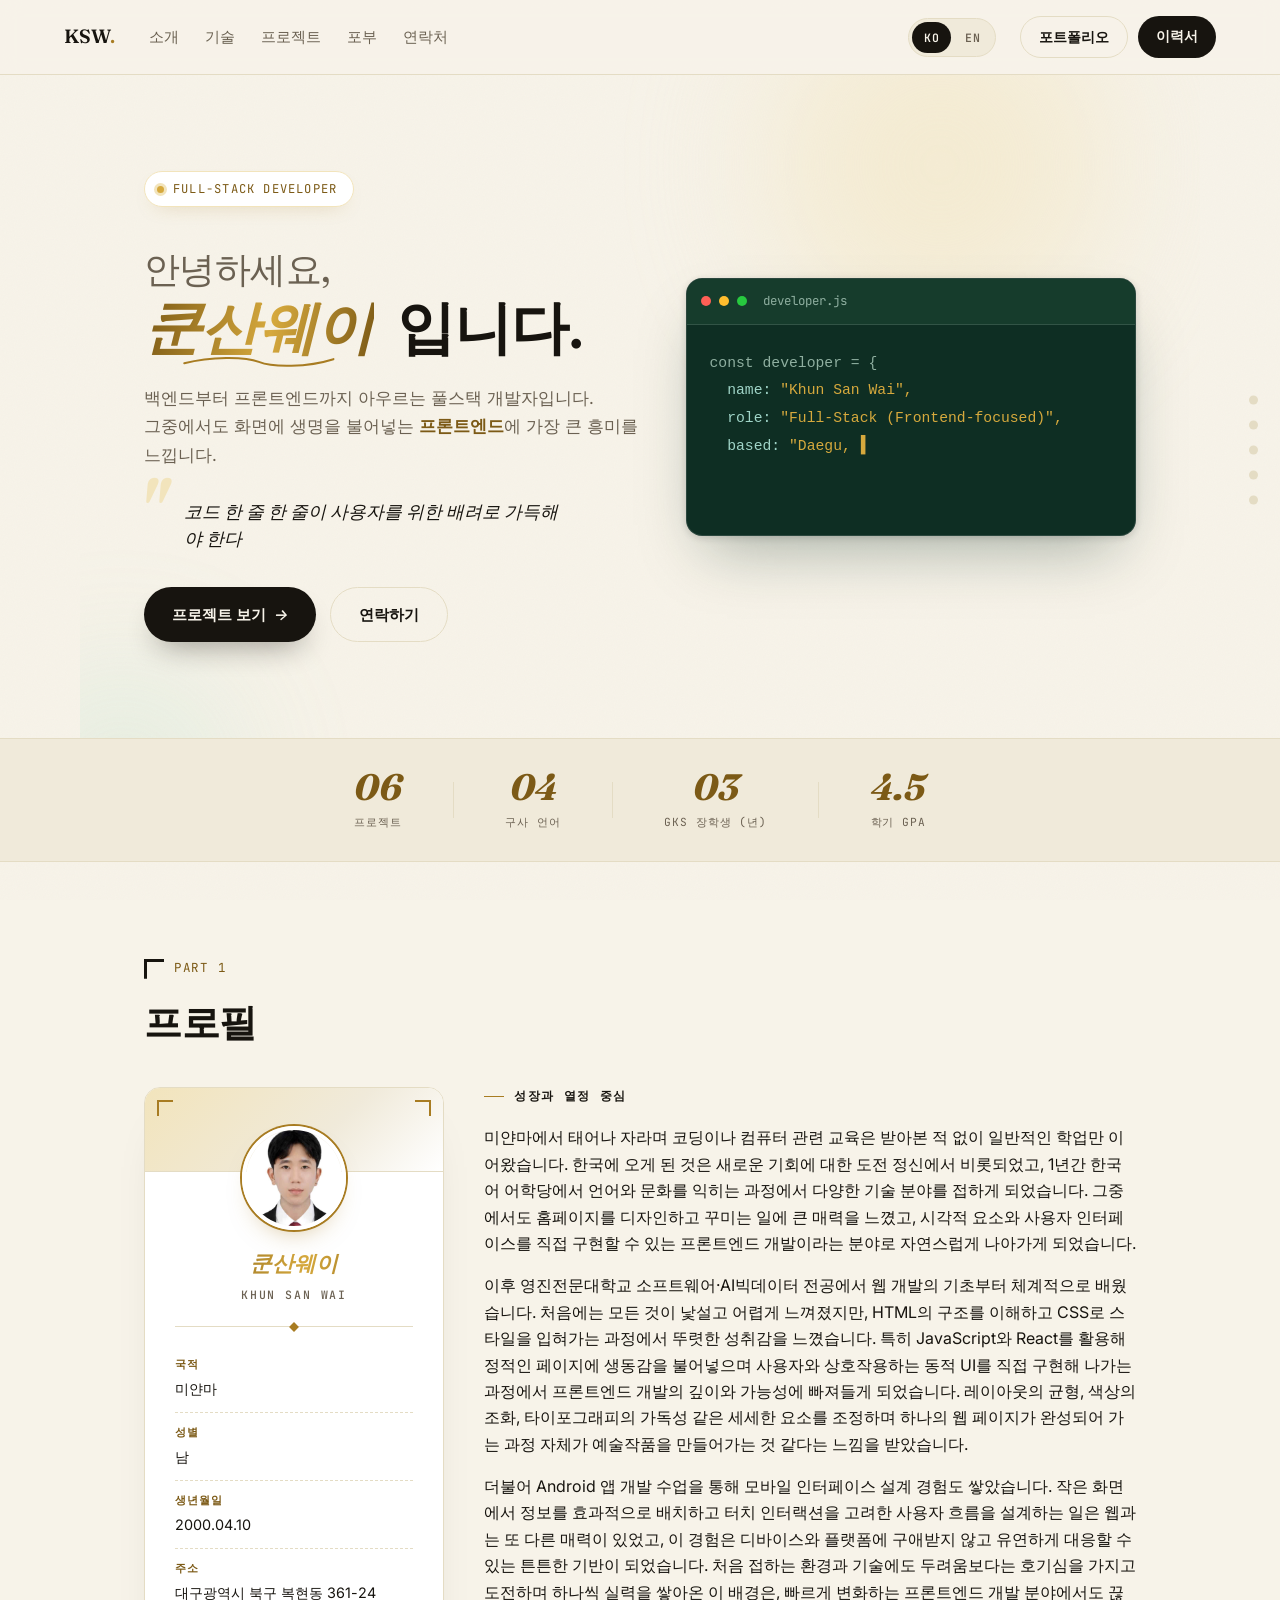
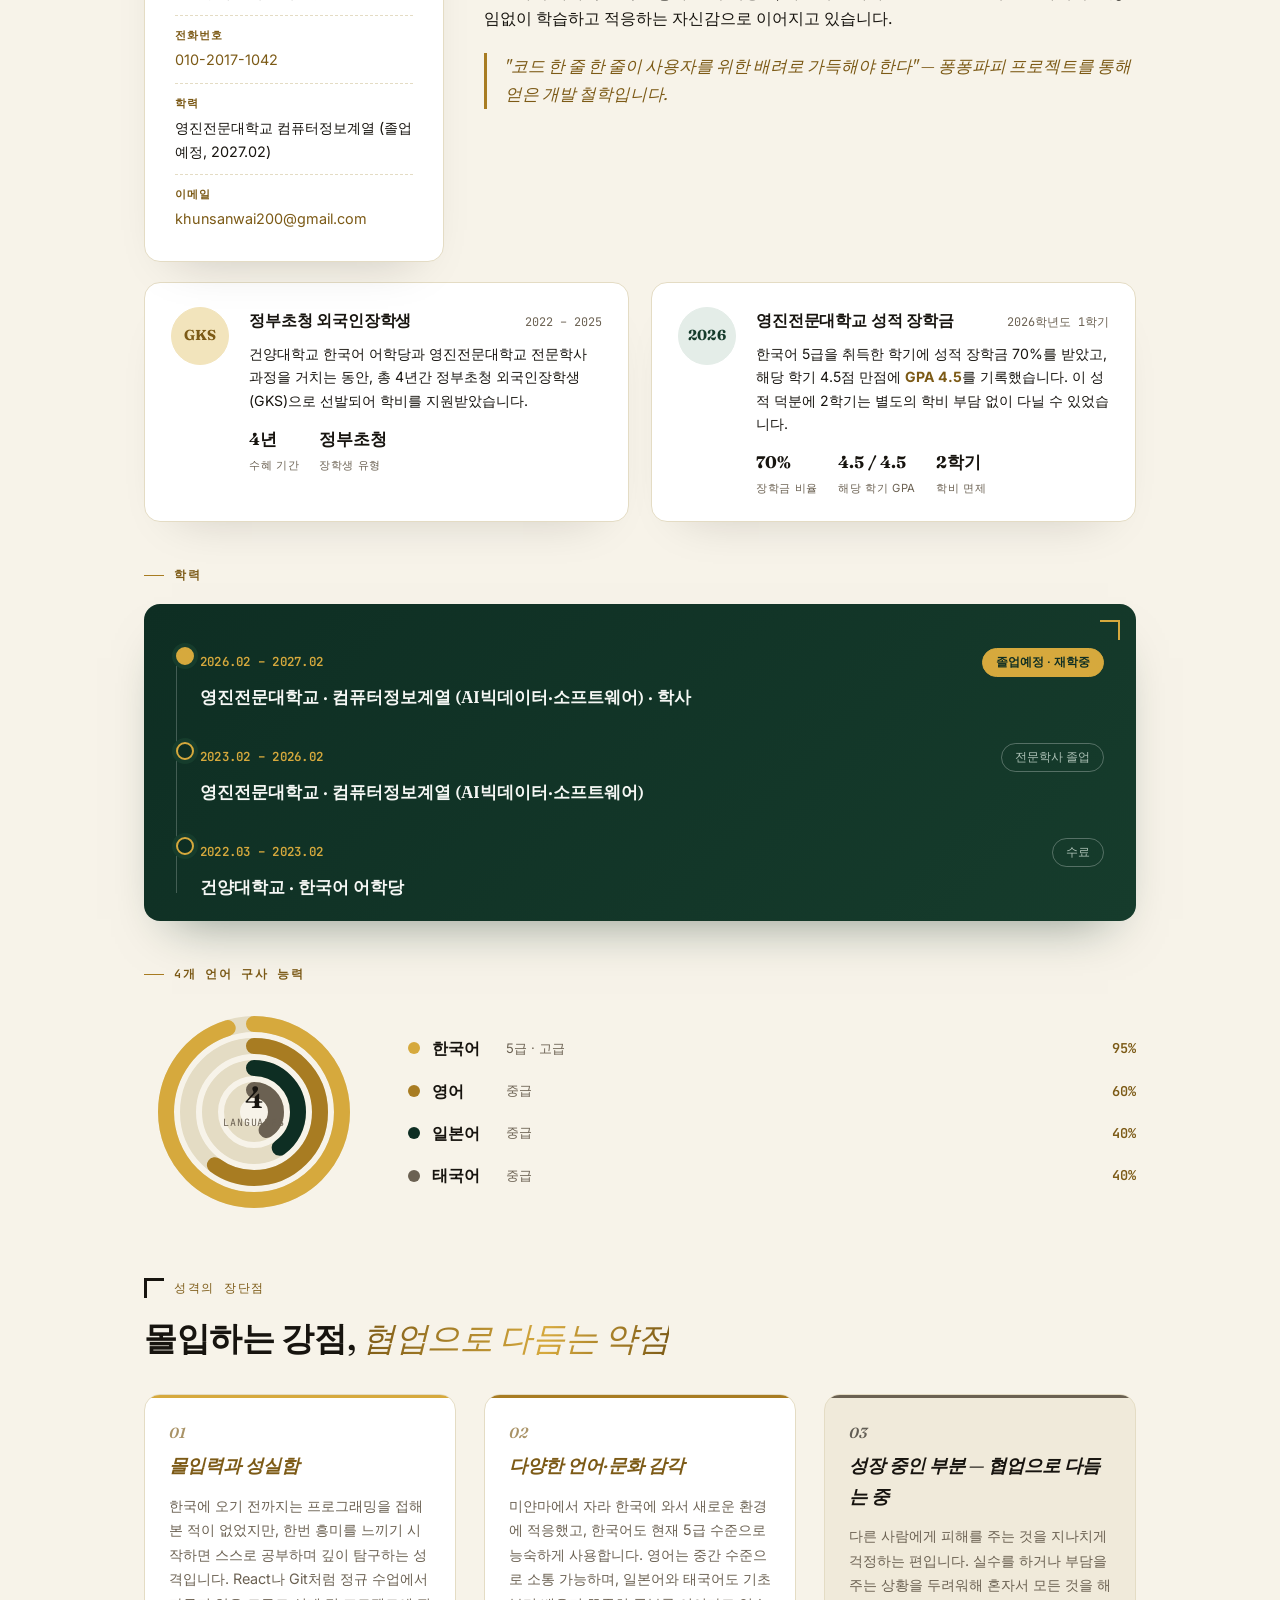
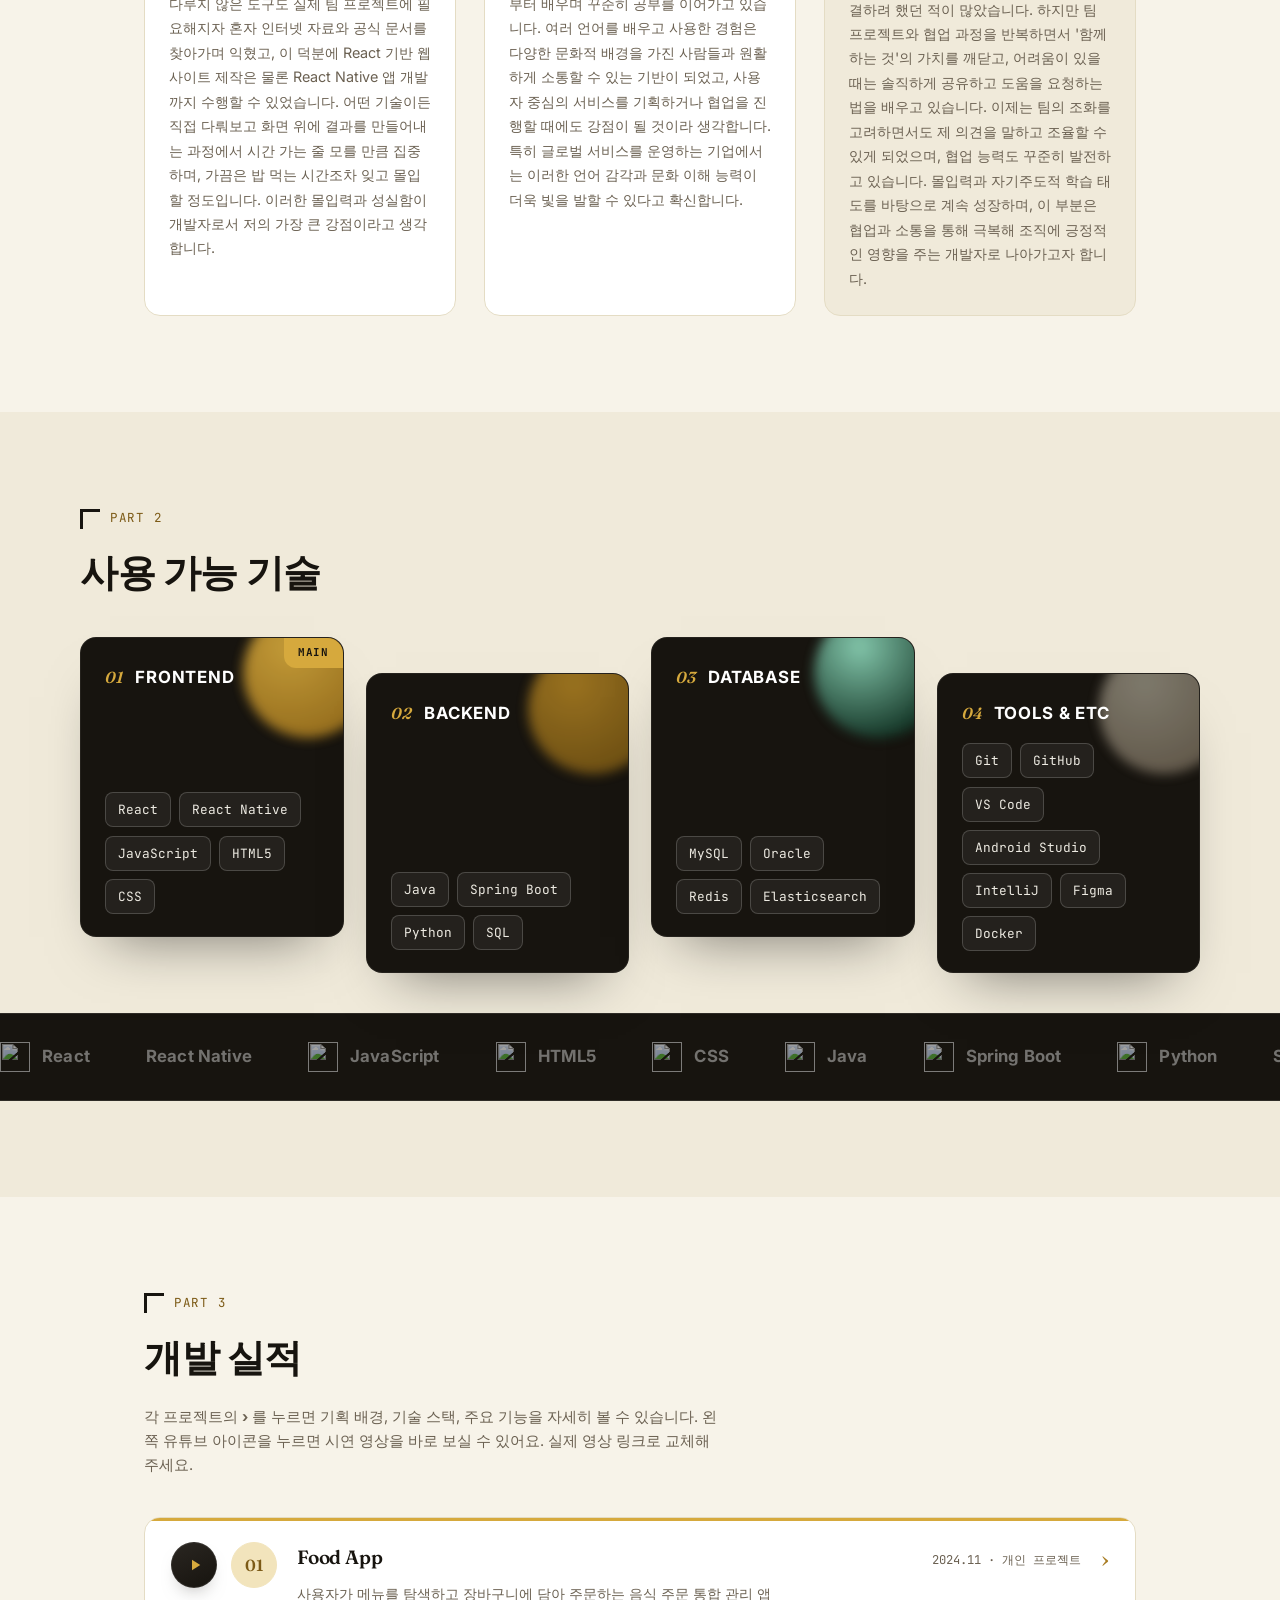
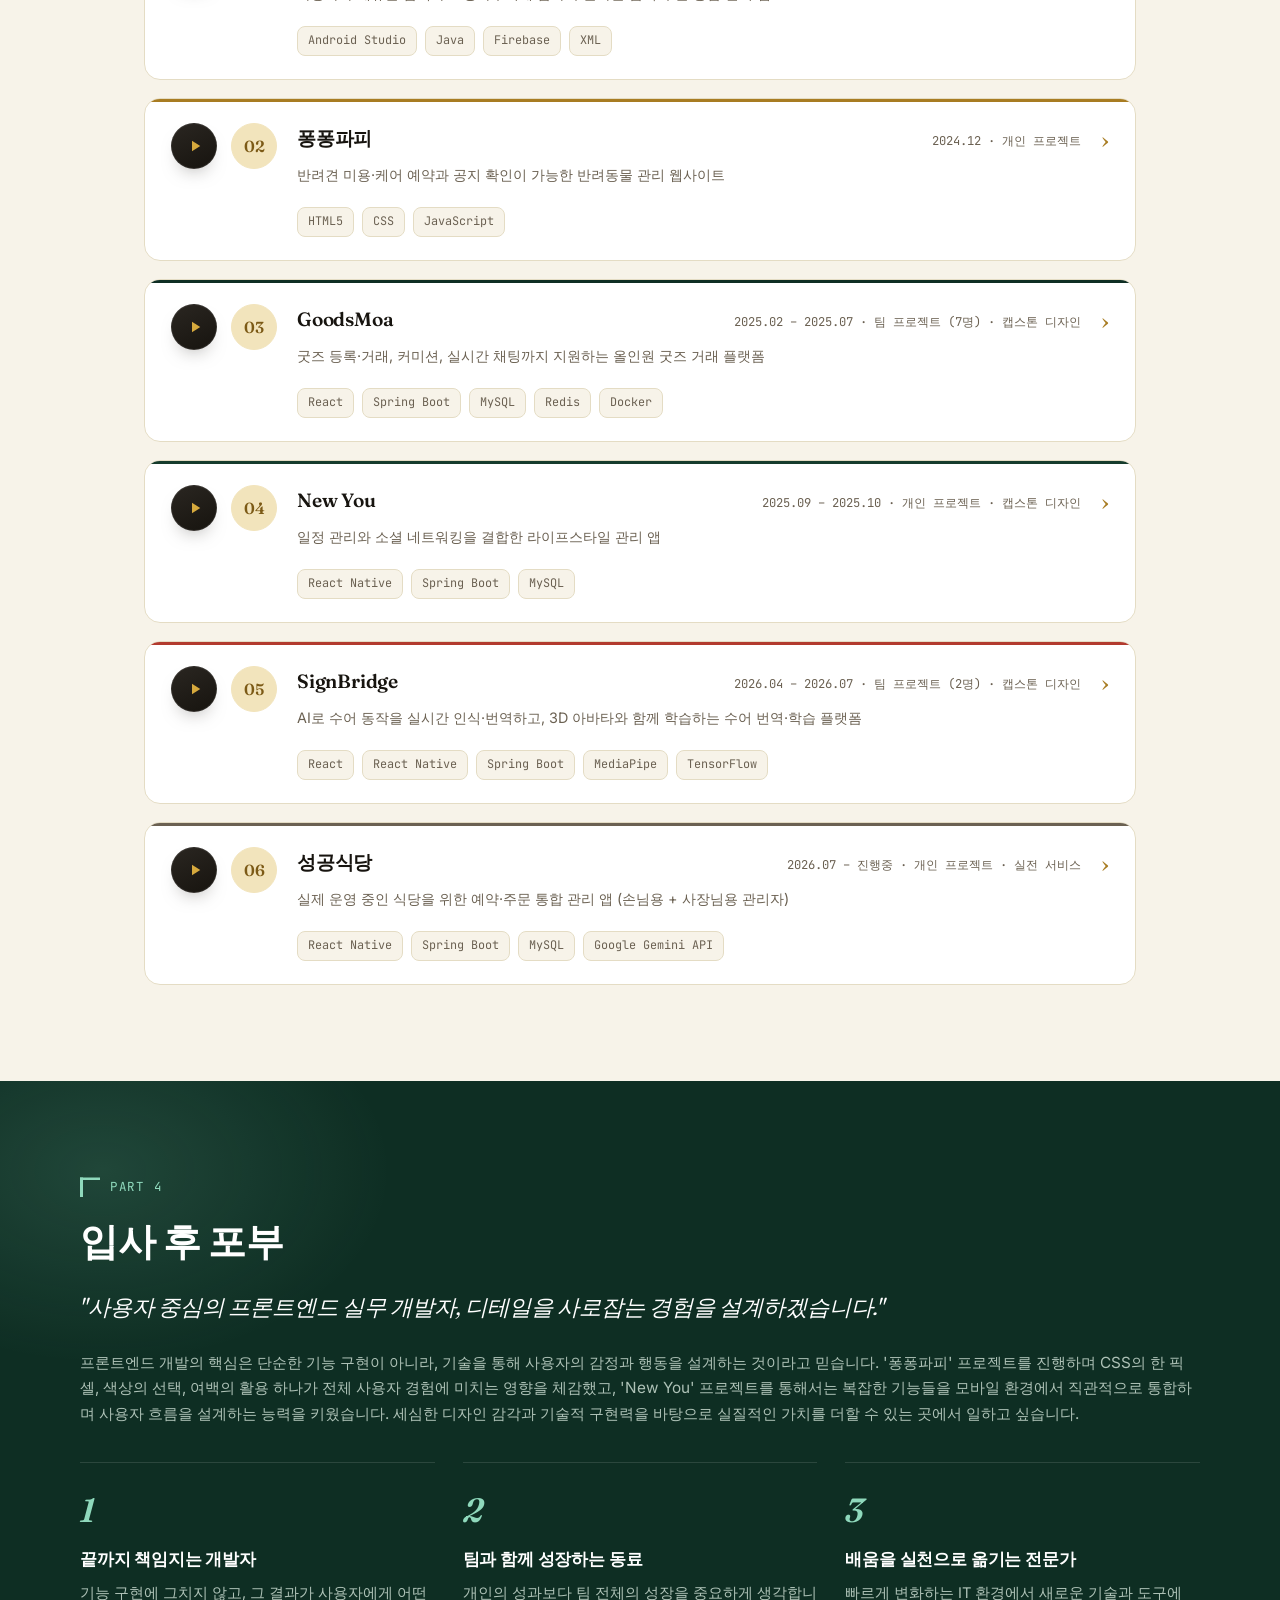
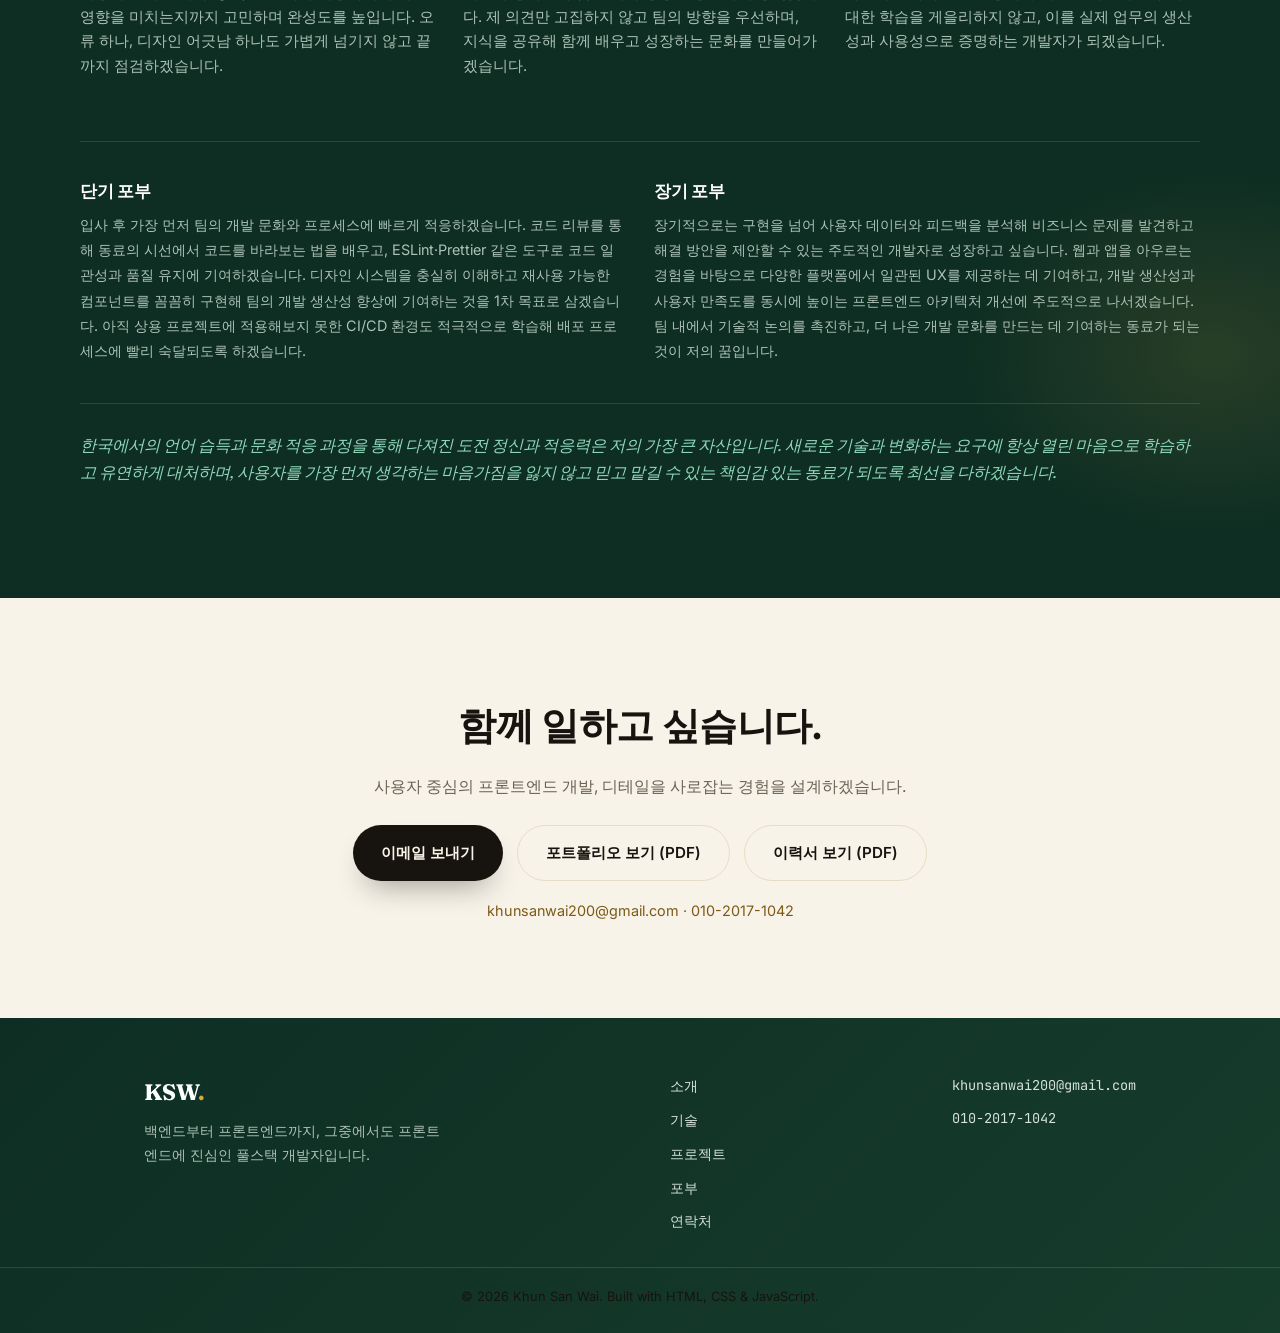
==== index.html @ 529ce0c0 "change profile" ====
<!DOCTYPE html>
<html lang="ko">
<head>
<meta charset="UTF-8">
<meta name="viewport" content="width=device-width, initial-scale=1.0">
<title>Khun San Wai — Full-Stack Developer</title>
<meta name="description" content="쿤산웨이 (Khun San Wai) — 풀스택 개발자, 프론트엔드에 가장 큰 흥미를 가진 Full-Stack Developer Portfolio & Resume">
<link rel="icon" type="image/svg+xml" href="favicon.svg">
<meta property="og:type" content="website">
<meta property="og:url" content="https://khun1004.github.io/myprofile/">
<meta property="og:title" content="쿤산웨이 (Khun San Wai) — Full-Stack Developer">
<meta property="og:description" content="풀스택 개발자, 프론트엔드에 가장 큰 흥미를 가진 개발자의 포트폴리오">
<meta property="og:image" content="https://khun1004.github.io/myprofile/og-image.png">
<meta property="og:locale" content="ko_KR">
<meta name="twitter:card" content="summary_large_image">
<meta name="twitter:title" content="쿤산웨이 (Khun San Wai) — Full-Stack Developer">
<meta name="twitter:description" content="풀스택 개발자, 프론트엔드에 가장 큰 흥미를 가진 개발자의 포트폴리오">
<meta name="twitter:image" content="https://khun1004.github.io/myprofile/og-image.png">
<link rel="preconnect" href="https://fonts.googleapis.com">
<link rel="preconnect" href="https://fonts.gstatic.com" crossorigin>
<link href="https://fonts.googleapis.com/css2?family=Fraunces:opsz,wght@9..144,400;9..144,500;9..144,600;9..144,700&family=Inter:wght@400;500;600;700&family=JetBrains+Mono:wght@400;500;600&display=swap" rel="stylesheet">
<link rel="stylesheet" href="style.css">
</head>
<body>

<div class="scroll-progress" id="scrollProgress" aria-hidden="true"></div>
<div class="grain"></div>

<header class="nav" id="nav">
  <a href="#top" class="nav__brand">KSW<span class="nav__brand-dot">.</span></a>
  <nav class="nav__links">
    <a href="#about">소개</a>
    <a href="#skills">기술</a>
    <a href="#projects">프로젝트</a>
    <a href="#aspiration">포부</a>
    <a href="#contact">연락처</a>
  </nav>
  <div class="lang-switch">
    <a href="index.html" class="lang-switch__opt is-active">KO</a>
    <a href="en.html" class="lang-switch__opt">EN</a>
  </div>
  <div class="nav__downloads">
    <a href="https://drive.google.com/file/d/1RkxG_004zXCR1A7PBx6ZnnCeV8jpIupQ/view?usp=sharing" target="_blank" rel="noopener" class="nav__cta nav__cta--secondary">포트폴리오</a>
    <a href="https://drive.google.com/file/d/1ZYbZ1bSBhgi2fcIjwPLdQ8T_c2jREPcS/view?usp=sharing" target="_blank" rel="noopener" class="nav__cta">이력서</a>
  </div>
  <button class="nav__burger" id="navBurger" aria-label="메뉴 열기" aria-expanded="false">
    <span></span><span></span><span></span>
  </button>
</header>

<div class="mobile-menu" id="mobileMenu">
  <a href="#about">소개</a>
  <a href="#skills">기술</a>
  <a href="#projects">프로젝트</a>
  <a href="#aspiration">포부</a>
  <a href="#contact">연락처</a>
  <a href="https://drive.google.com/file/d/1RkxG_004zXCR1A7PBx6ZnnCeV8jpIupQ/view?usp=sharing" target="_blank" rel="noopener" class="mobile-menu__cta">포트폴리오 보기</a>
  <a href="https://drive.google.com/file/d/1ZYbZ1bSBhgi2fcIjwPLdQ8T_c2jREPcS/view?usp=sharing" target="_blank" rel="noopener" class="mobile-menu__cta">이력서 보기</a>
</div>

<nav class="scroll-dots" aria-label="섹션 바로가기">
  <a href="#about" class="scroll-dot" data-dot="about" aria-label="프로필로 이동"></a>
  <a href="#skills" class="scroll-dot" data-dot="skills" aria-label="기술로 이동"></a>
  <a href="#projects" class="scroll-dot" data-dot="projects" aria-label="프로젝트로 이동"></a>
  <a href="#aspiration" class="scroll-dot" data-dot="aspiration" aria-label="포부로 이동"></a>
  <a href="#contact" class="scroll-dot" data-dot="contact" aria-label="연락처로 이동"></a>
</nav>

<main id="top">

  <section class="hero">
    <div class="hero__blob hero__blob--a" aria-hidden="true"></div>
    <div class="hero__blob hero__blob--b" aria-hidden="true"></div>
    <div class="hero__text">
      <p class="eyebrow-badge hero__in" style="--d:0"><span class="eyebrow-badge__dot"></span>Full-Stack Developer</p>
      <h1 class="hero__title hero__in" style="--d:1">
        <span class="hero__hi">안녕하세요,</span><br>
        <span class="hero__name">쿤산웨이
          <svg class="hero__swash" viewBox="0 0 220 20" aria-hidden="true"><path d="M2 12C40 2 90 2 110 10C130 18 180 18 218 6" /></svg>
        </span> 입니다.
      </h1>
      <p class="hero__desc hero__in" style="--d:2">
        백엔드부터 프론트엔드까지 아우르는 풀스택 개발자입니다.<br>
        그중에서도 화면에 생명을 불어넣는 <strong>프론트엔드</strong>에 가장 큰 흥미를 느낍니다.
      </p>
      <div class="hero__quote hero__in" style="--d:2">
        <span class="hero__quote-mark" aria-hidden="true">"</span>
        <p class="hero__tagline">코드 한 줄 한 줄이 사용자를 위한 배려로 가득해야 한다</p>
      </div>
      <div class="hero__actions hero__in" style="--d:3">
        <a href="#projects" class="btn btn--primary"><span>프로젝트 보기</span><i class="btn__arrow" aria-hidden="true">→</i></a>
        <a href="#contact" class="btn btn--ghost"><span>연락하기</span></a>
      </div>
    </div>

    <div class="hero__code hero__in" style="--d:2" aria-hidden="true">
      <div class="code-window">
        <div class="code-window__bar">
          <span class="dot dot--r"></span><span class="dot dot--y"></span><span class="dot dot--g"></span>
          <span class="code-window__title">developer.js</span>
        </div>
        <pre class="code-window__body"><code id="typedCode"></code><span class="cursor">▌</span></pre>
      </div>
    </div>
  </section>

  <section class="stats-strip reveal" aria-label="핵심 지표">
    <div class="stats-strip__inner">
      <div class="stat-block">
        <span class="stat-block__num">06</span>
        <span class="stat-block__label">프로젝트</span>
      </div>
      <div class="stats-strip__divider" aria-hidden="true"></div>
      <div class="stat-block">
        <span class="stat-block__num">04</span>
        <span class="stat-block__label">구사 언어</span>
      </div>
      <div class="stats-strip__divider" aria-hidden="true"></div>
      <div class="stat-block">
        <span class="stat-block__num">03</span>
        <span class="stat-block__label">GKS 장학생 (년)</span>
      </div>
      <div class="stats-strip__divider" aria-hidden="true"></div>
      <div class="stat-block">
        <span class="stat-block__num">4.5</span>
        <span class="stat-block__label">학기 GPA</span>
      </div>
    </div>
  </section>

  <section class="section" id="about">
    <div class="section__head reveal">
      <p class="eyebrow"><span class="bracket" aria-hidden="true"></span>Part 1</p>
      <h2>프로필</h2>
    </div>

    <div class="about__grid">
      <div class="about__card reveal">
        <div class="about__card-top">
          <span class="about__corner about__corner--tl" aria-hidden="true"></span>
          <span class="about__corner about__corner--tr" aria-hidden="true"></span>
        </div>
        <div class="about__card-body">
          <div class="avatar">
            <img src="profile.jpg" alt="쿤산웨이 프로필 사진">
          </div>
          <h3>쿤산웨이</h3>
          <span class="about__en">KHUN SAN WAI</span>
          <div class="about__divider" aria-hidden="true"></div>
          <ul class="about__meta">
            <li><span>국적</span>미얀마</li>
            <li><span>성별</span>남</li>
            <li><span>생년월일</span>2000.04.10</li>
            <li><span>주소</span>대구광역시 북구 복현동 361-24</li>
            <li><span>전화번호</span><a href="tel:010-2017-1042">010-2017-1042</a></li>
            <li><span>학력</span>영진전문대학교 컴퓨터정보계열 (졸업예정, 2027.02)</li>
            <li><span>이메일</span><a href="mailto:khunsanwai200@gmail.com">khunsanwai200@gmail.com</a></li>
          </ul>
        </div>
      </div>

      <div class="about__story reveal">
        <p class="about-subhead">성장과 열정 중심</p>
        <p>
          미얀마에서 태어나 자라며 코딩이나 컴퓨터 관련 교육은 받아본 적 없이 일반적인 학업만 이어왔습니다.
          한국에 오게 된 것은 새로운 기회에 대한 도전 정신에서 비롯되었고, 1년간 한국어 어학당에서 언어와
          문화를 익히는 과정에서 다양한 기술 분야를 접하게 되었습니다. 그중에서도 홈페이지를 디자인하고
          꾸미는 일에 큰 매력을 느꼈고, 시각적 요소와 사용자 인터페이스를 직접 구현할 수 있는 프론트엔드
          개발이라는 분야로 자연스럽게 나아가게 되었습니다.
        </p>
        <p>
          이후 영진전문대학교 소프트웨어·AI빅데이터 전공에서 웹 개발의 기초부터 체계적으로 배웠습니다.
          처음에는 모든 것이 낯설고 어렵게 느껴졌지만, HTML의 구조를 이해하고 CSS로 스타일을 입혀가는
          과정에서 뚜렷한 성취감을 느꼈습니다. 특히 JavaScript와 React를 활용해 정적인 페이지에 생동감을
          불어넣으며 사용자와 상호작용하는 동적 UI를 직접 구현해 나가는 과정에서 프론트엔드 개발의 깊이와
          가능성에 빠져들게 되었습니다. 레이아웃의 균형, 색상의 조화, 타이포그래피의 가독성 같은 세세한
          요소를 조정하며 하나의 웹 페이지가 완성되어 가는 과정 자체가 예술작품을 만들어가는 것 같다는
          느낌을 받았습니다.
        </p>
        <p>
          더불어 Android 앱 개발 수업을 통해 모바일 인터페이스 설계 경험도 쌓았습니다. 작은 화면에서
          정보를 효과적으로 배치하고 터치 인터랙션을 고려한 사용자 흐름을 설계하는 일은 웹과는 또 다른
          매력이 있었고, 이 경험은 디바이스와 플랫폼에 구애받지 않고 유연하게 대응할 수 있는 튼튼한
          기반이 되었습니다. 처음 접하는 환경과 기술에도 두려움보다는 호기심을 가지고 도전하며 하나씩
          실력을 쌓아온 이 배경은, 빠르게 변화하는 프론트엔드 개발 분야에서도 끊임없이 학습하고 적응하는
          자신감으로 이어지고 있습니다.
        </p>
        <p class="quote">
          "코드 한 줄 한 줄이 사용자를 위한 배려로 가득해야 한다" — 퐁퐁파피 프로젝트를 통해 얻은 개발 철학입니다.
        </p>
      </div>
    </div>

    <div class="scholarship-grid reveal">
      <div class="scholarship__card">
        <div class="scholarship__badge scholarship__badge--gks">GKS</div>
        <div class="scholarship__body">
          <div class="scholarship__top">
            <h3>정부초청 외국인장학생</h3>
            <span class="scholarship__period">2022 – 2025</span>
          </div>
          <p>
            건양대학교 한국어 어학당과 영진전문대학교 전문학사 과정을 거치는 동안, 총 4년간
            정부초청 외국인장학생(GKS)으로 선발되어 학비를 지원받았습니다.
          </p>
          <div class="scholarship__stats">
            <div class="scholarship__stat"><b>4년</b><span>수혜 기간</span></div>
            <div class="scholarship__stat"><b>정부초청</b><span>장학생 유형</span></div>
          </div>
        </div>
      </div>

      <div class="scholarship__card">
        <div class="scholarship__badge scholarship__badge--school">2026</div>
        <div class="scholarship__body">
          <div class="scholarship__top">
            <h3>영진전문대학교 성적 장학금</h3>
            <span class="scholarship__period">2026학년도 1학기</span>
          </div>
          <p>
            한국어 5급을 취득한 학기에 성적 장학금 70%를 받았고, 해당 학기 4.5점 만점에
            <strong>GPA 4.5</strong>를 기록했습니다. 이 성적 덕분에 2학기는 별도의 학비 부담 없이
            다닐 수 있었습니다.
          </p>
          <div class="scholarship__stats">
            <div class="scholarship__stat"><b>70%</b><span>장학금 비율</span></div>
            <div class="scholarship__stat"><b>4.5 / 4.5</b><span>해당 학기 GPA</span></div>
            <div class="scholarship__stat"><b>2학기</b><span>학비 면제</span></div>
          </div>
        </div>
      </div>
    </div>

    <p class="about-subhead reveal">학력</p>
    <div class="edu reveal">
      <div class="edu__row">
        <span class="edu__period">2026.02 – 2027.02</span>
        <span class="edu__name">영진전문대학교 · 컴퓨터정보계열 (AI빅데이터·소프트웨어) · 학사</span>
        <span class="edu__tag edu__tag--now">졸업예정 · 재학중</span>
      </div>
      <div class="edu__row">
        <span class="edu__period">2023.02 – 2026.02</span>
        <span class="edu__name">영진전문대학교 · 컴퓨터정보계열 (AI빅데이터·소프트웨어)</span>
        <span class="edu__tag">전문학사 졸업</span>
      </div>
      <div class="edu__row">
        <span class="edu__period">2022.03 – 2023.02</span>
        <span class="edu__name">건양대학교 · 한국어 어학당</span>
        <span class="edu__tag">수료</span>
      </div>
    </div>

    <div class="lang-chart reveal">
      <p class="about-subhead">4개 언어 구사 능력</p>
      <div class="lang-chart__body">
        <svg class="lang-rings" viewBox="0 0 220 220" role="img" aria-label="언어별 구사 능력 도넛 차트">
          <circle class="lang-track" cx="110" cy="110" r="88"/>
          <circle class="lang-track" cx="110" cy="110" r="66"/>
          <circle class="lang-track" cx="110" cy="110" r="44"/>
          <circle class="lang-track" cx="110" cy="110" r="22"/>

          <circle class="lang-ring" cx="110" cy="110" r="88" data-value="95" style="stroke:var(--gold-bright)" transform="rotate(-90 110 110)"/>
          <circle class="lang-ring" cx="110" cy="110" r="66" data-value="60" style="stroke:var(--gold)" transform="rotate(-90 110 110)"/>
          <circle class="lang-ring" cx="110" cy="110" r="44" data-value="40" style="stroke:var(--forest)" transform="rotate(-90 110 110)"/>
          <circle class="lang-ring" cx="110" cy="110" r="22" data-value="40" style="stroke:var(--ink-soft)" transform="rotate(-90 110 110)"/>

          <text x="110" y="106" class="lang-rings__num">4</text>
          <text x="110" y="124" class="lang-rings__caption">Languages</text>
        </svg>

        <ul class="lang-legend">
          <li>
            <span class="lang-legend__dot" style="background:var(--gold-bright)"></span>
            <span class="lang-legend__name">한국어</span>
            <span class="lang-legend__level">5급 · 고급</span>
            <span class="lang-legend__pct">95%</span>
          </li>
          <li>
            <span class="lang-legend__dot" style="background:var(--gold)"></span>
            <span class="lang-legend__name">영어</span>
            <span class="lang-legend__level">중급</span>
            <span class="lang-legend__pct">60%</span>
          </li>
          <li>
            <span class="lang-legend__dot" style="background:var(--forest)"></span>
            <span class="lang-legend__name">일본어</span>
            <span class="lang-legend__level">중급</span>
            <span class="lang-legend__pct">40%</span>
          </li>
          <li>
            <span class="lang-legend__dot" style="background:var(--ink-soft)"></span>
            <span class="lang-legend__name">태국어</span>
            <span class="lang-legend__level">중급</span>
            <span class="lang-legend__pct">40%</span>
          </li>
        </ul>
      </div>
    </div>

    <div class="section__head reveal" style="margin-top: 56px;">
      <p class="eyebrow"><span class="bracket" aria-hidden="true"></span>성격의 장단점</p>
      <h2 class="strengths-heading" style="font-size: clamp(1.5rem, 2.6vw, 2.1rem);"><span class="strengths-heading__strong">몰입하는 강점</span>, <span class="strengths-heading__soft">협업으로 다듬는 약점</span></h2>
    </div>

    <div class="strengths reveal">
      <div class="strength">
        <span class="strength__num">01</span>
        <span class="strength__mark">몰입력과 성실함</span>
        <p>한국에 오기 전까지는 프로그래밍을 접해본 적이 없었지만, 한번 흥미를 느끼기 시작하면 스스로
        공부하며 깊이 탐구하는 성격입니다. React나 Git처럼 정규 수업에서 다루지 않은 도구도 실제 팀
        프로젝트에 필요해지자 혼자 인터넷 자료와 공식 문서를 찾아가며 익혔고, 이 덕분에 React 기반
        웹사이트 제작은 물론 React Native 앱 개발까지 수행할 수 있었습니다. 어떤 기술이든 직접 다뤄보고
        화면 위에 결과를 만들어내는 과정에서 시간 가는 줄 모를 만큼 집중하며, 가끔은 밥 먹는 시간조차
        잊고 몰입할 정도입니다. 이러한 몰입력과 성실함이 개발자로서 저의 가장 큰 강점이라고 생각합니다.</p>
      </div>
      <div class="strength">
        <span class="strength__num">02</span>
        <span class="strength__mark">다양한 언어·문화 감각</span>
        <p>미얀마에서 자라 한국에 와서 새로운 환경에 적응했고, 한국어도 현재 5급 수준으로 능숙하게
        사용합니다. 영어는 중간 수준으로 소통 가능하며, 일본어와 태국어도 기초부터 배우며 꾸준히 공부를
        이어가고 있습니다. 여러 언어를 배우고 사용한 경험은 다양한 문화적 배경을 가진 사람들과 원활하게
        소통할 수 있는 기반이 되었고, 사용자 중심의 서비스를 기획하거나 협업을 진행할 때에도 강점이 될
        것이라 생각합니다. 특히 글로벌 서비스를 운영하는 기업에서는 이러한 언어 감각과 문화 이해 능력이
        더욱 빛을 발할 수 있다고 확신합니다.</p>
      </div>
      <div class="strength strength--growth">
        <span class="strength__num">03</span>
        <span class="strength__mark">성장 중인 부분 — 협업으로 다듬는 중</span>
        <p>다른 사람에게 피해를 주는 것을 지나치게 걱정하는 편입니다. 실수를 하거나 부담을 주는 상황을
        두려워해 혼자서 모든 것을 해결하려 했던 적이 많았습니다. 하지만 팀 프로젝트와 협업 과정을
        반복하면서 '함께 하는 것'의 가치를 깨닫고, 어려움이 있을 때는 솔직하게 공유하고 도움을 요청하는
        법을 배우고 있습니다. 이제는 팀의 조화를 고려하면서도 제 의견을 말하고 조율할 수 있게 되었으며,
        협업 능력도 꾸준히 발전하고 있습니다. 몰입력과 자기주도적 학습 태도를 바탕으로 계속 성장하며,
        이 부분은 협업과 소통을 통해 극복해 조직에 긍정적인 영향을 주는 개발자로 나아가고자 합니다.</p>
      </div>
    </div>
  </section>

  <section class="section section--tint" id="skills">
    <div class="section__head reveal">
      <p class="eyebrow"><span class="bracket" aria-hidden="true"></span>Part 2</p>
      <h2>사용 가능 기술</h2>
    </div>

    <div class="skills reveal">
      <div class="skill-card skill-card--a">
        <span class="skill-card__badge">MAIN</span>
        <div class="skill-card__orb" aria-hidden="true"></div>
        <div class="skill-card__head">
          <span class="skill-card__num">01</span>
          <h3>Frontend</h3>
        </div>
        <div class="chips chips--outline">
          <span class="chip">React</span>
          <span class="chip">React Native</span>
          <span class="chip">JavaScript</span>
          <span class="chip">HTML5</span>
          <span class="chip">CSS</span>
        </div>
      </div>
      <div class="skill-card skill-card--b">
        <div class="skill-card__orb" aria-hidden="true"></div>
        <div class="skill-card__head">
          <span class="skill-card__num">02</span>
          <h3>Backend</h3>
        </div>
        <div class="chips chips--outline">
          <span class="chip">Java</span>
          <span class="chip">Spring Boot</span>
          <span class="chip">Python</span>
          <span class="chip">SQL</span>
        </div>
      </div>
      <div class="skill-card skill-card--c">
        <div class="skill-card__orb" aria-hidden="true"></div>
        <div class="skill-card__head">
          <span class="skill-card__num">03</span>
          <h3>Database</h3>
        </div>
        <div class="chips chips--outline">
          <span class="chip">MySQL</span>
          <span class="chip">Oracle</span>
          <span class="chip">Redis</span>
          <span class="chip">Elasticsearch</span>
        </div>
      </div>
      <div class="skill-card skill-card--d">
        <div class="skill-card__orb" aria-hidden="true"></div>
        <div class="skill-card__head">
          <span class="skill-card__num">04</span>
          <h3>Tools &amp; ETC</h3>
        </div>
        <div class="chips chips--outline">
          <span class="chip">Git</span>
          <span class="chip">GitHub</span>
          <span class="chip">VS Code</span>
          <span class="chip">Android Studio</span>
          <span class="chip">IntelliJ</span>
          <span class="chip">Figma</span>
          <span class="chip">Docker</span>
        </div>
      </div>
    </div>

    <div class="tech-marquee reveal">
      <div class="tech-marquee__track">
        <span class="tech-marquee__item"><img class="tech-marquee__icon" src="https://cdn.simpleicons.org/react/B8B4A8" alt="" loading="lazy"><span class="tech-marquee__label">React</span></span>
        <span class="tech-marquee__item"><span class="tech-marquee__label">React Native</span></span>
        <span class="tech-marquee__item"><img class="tech-marquee__icon" src="https://cdn.simpleicons.org/javascript/B8B4A8" alt="" loading="lazy"><span class="tech-marquee__label">JavaScript</span></span>
        <span class="tech-marquee__item"><img class="tech-marquee__icon" src="https://cdn.simpleicons.org/html5/B8B4A8" alt="" loading="lazy"><span class="tech-marquee__label">HTML5</span></span>
        <span class="tech-marquee__item"><img class="tech-marquee__icon" src="https://cdn.simpleicons.org/css/B8B4A8" alt="" loading="lazy"><span class="tech-marquee__label">CSS</span></span>
        <span class="tech-marquee__item"><img class="tech-marquee__icon" src="https://cdn.simpleicons.org/openjdk/B8B4A8" alt="" loading="lazy"><span class="tech-marquee__label">Java</span></span>
        <span class="tech-marquee__item"><img class="tech-marquee__icon" src="https://cdn.simpleicons.org/springboot/B8B4A8" alt="" loading="lazy"><span class="tech-marquee__label">Spring Boot</span></span>
        <span class="tech-marquee__item"><img class="tech-marquee__icon" src="https://cdn.simpleicons.org/python/B8B4A8" alt="" loading="lazy"><span class="tech-marquee__label">Python</span></span>
        <span class="tech-marquee__item"><span class="tech-marquee__label">SQL</span></span>
        <span class="tech-marquee__item"><img class="tech-marquee__icon" src="https://cdn.simpleicons.org/mysql/B8B4A8" alt="" loading="lazy"><span class="tech-marquee__label">MySQL</span></span>
        <span class="tech-marquee__item"><span class="tech-marquee__label">Oracle</span></span>
        <span class="tech-marquee__item"><img class="tech-marquee__icon" src="https://cdn.simpleicons.org/redis/B8B4A8" alt="" loading="lazy"><span class="tech-marquee__label">Redis</span></span>
        <span class="tech-marquee__item"><img class="tech-marquee__icon" src="https://cdn.simpleicons.org/elasticsearch/B8B4A8" alt="" loading="lazy"><span class="tech-marquee__label">Elasticsearch</span></span>
        <span class="tech-marquee__item"><img class="tech-marquee__icon" src="https://cdn.simpleicons.org/git/B8B4A8" alt="" loading="lazy"><span class="tech-marquee__label">Git</span></span>
        <span class="tech-marquee__item"><img class="tech-marquee__icon" src="https://cdn.simpleicons.org/github/B8B4A8" alt="" loading="lazy"><span class="tech-marquee__label">GitHub</span></span>
        <span class="tech-marquee__item"><span class="tech-marquee__label">VS Code</span></span>
        <span class="tech-marquee__item"><img class="tech-marquee__icon" src="https://cdn.simpleicons.org/androidstudio/B8B4A8" alt="" loading="lazy"><span class="tech-marquee__label">Android Studio</span></span>
        <span class="tech-marquee__item"><img class="tech-marquee__icon" src="https://cdn.simpleicons.org/intellijidea/B8B4A8" alt="" loading="lazy"><span class="tech-marquee__label">IntelliJ</span></span>
        <span class="tech-marquee__item"><img class="tech-marquee__icon" src="https://cdn.simpleicons.org/figma/B8B4A8" alt="" loading="lazy"><span class="tech-marquee__label">Figma</span></span>
        <span class="tech-marquee__item"><img class="tech-marquee__icon" src="https://cdn.simpleicons.org/docker/B8B4A8" alt="" loading="lazy"><span class="tech-marquee__label">Docker</span></span>
        <span class="tech-marquee__item" aria-hidden="true"><img class="tech-marquee__icon" src="https://cdn.simpleicons.org/react/B8B4A8" alt="" loading="lazy"><span class="tech-marquee__label">React</span></span>
        <span class="tech-marquee__item" aria-hidden="true"><span class="tech-marquee__label">React Native</span></span>
        <span class="tech-marquee__item" aria-hidden="true"><img class="tech-marquee__icon" src="https://cdn.simpleicons.org/javascript/B8B4A8" alt="" loading="lazy"><span class="tech-marquee__label">JavaScript</span></span>
        <span class="tech-marquee__item" aria-hidden="true"><img class="tech-marquee__icon" src="https://cdn.simpleicons.org/html5/B8B4A8" alt="" loading="lazy"><span class="tech-marquee__label">HTML5</span></span>
        <span class="tech-marquee__item" aria-hidden="true"><img class="tech-marquee__icon" src="https://cdn.simpleicons.org/css/B8B4A8" alt="" loading="lazy"><span class="tech-marquee__label">CSS</span></span>
        <span class="tech-marquee__item" aria-hidden="true"><img class="tech-marquee__icon" src="https://cdn.simpleicons.org/openjdk/B8B4A8" alt="" loading="lazy"><span class="tech-marquee__label">Java</span></span>
        <span class="tech-marquee__item" aria-hidden="true"><img class="tech-marquee__icon" src="https://cdn.simpleicons.org/springboot/B8B4A8" alt="" loading="lazy"><span class="tech-marquee__label">Spring Boot</span></span>
        <span class="tech-marquee__item" aria-hidden="true"><img class="tech-marquee__icon" src="https://cdn.simpleicons.org/python/B8B4A8" alt="" loading="lazy"><span class="tech-marquee__label">Python</span></span>
        <span class="tech-marquee__item" aria-hidden="true"><span class="tech-marquee__label">SQL</span></span>
        <span class="tech-marquee__item" aria-hidden="true"><img class="tech-marquee__icon" src="https://cdn.simpleicons.org/mysql/B8B4A8" alt="" loading="lazy"><span class="tech-marquee__label">MySQL</span></span>
        <span class="tech-marquee__item" aria-hidden="true"><span class="tech-marquee__label">Oracle</span></span>
        <span class="tech-marquee__item" aria-hidden="true"><img class="tech-marquee__icon" src="https://cdn.simpleicons.org/redis/B8B4A8" alt="" loading="lazy"><span class="tech-marquee__label">Redis</span></span>
        <span class="tech-marquee__item" aria-hidden="true"><img class="tech-marquee__icon" src="https://cdn.simpleicons.org/elasticsearch/B8B4A8" alt="" loading="lazy"><span class="tech-marquee__label">Elasticsearch</span></span>
        <span class="tech-marquee__item" aria-hidden="true"><img class="tech-marquee__icon" src="https://cdn.simpleicons.org/git/B8B4A8" alt="" loading="lazy"><span class="tech-marquee__label">Git</span></span>
        <span class="tech-marquee__item" aria-hidden="true"><img class="tech-marquee__icon" src="https://cdn.simpleicons.org/github/B8B4A8" alt="" loading="lazy"><span class="tech-marquee__label">GitHub</span></span>
        <span class="tech-marquee__item" aria-hidden="true"><span class="tech-marquee__label">VS Code</span></span>
        <span class="tech-marquee__item" aria-hidden="true"><img class="tech-marquee__icon" src="https://cdn.simpleicons.org/androidstudio/B8B4A8" alt="" loading="lazy"><span class="tech-marquee__label">Android Studio</span></span>
        <span class="tech-marquee__item" aria-hidden="true"><img class="tech-marquee__icon" src="https://cdn.simpleicons.org/intellijidea/B8B4A8" alt="" loading="lazy"><span class="tech-marquee__label">IntelliJ</span></span>
        <span class="tech-marquee__item" aria-hidden="true"><img class="tech-marquee__icon" src="https://cdn.simpleicons.org/figma/B8B4A8" alt="" loading="lazy"><span class="tech-marquee__label">Figma</span></span>
        <span class="tech-marquee__item" aria-hidden="true"><img class="tech-marquee__icon" src="https://cdn.simpleicons.org/docker/B8B4A8" alt="" loading="lazy"><span class="tech-marquee__label">Docker</span></span>

      </div>
    </div>
  </section>

  <!-- PROJECTS -->
  <section class="section" id="projects">
    <div class="section__head reveal">
      <p class="eyebrow"><span class="bracket" aria-hidden="true"></span>Part 3</p>
      <h2>개발 실적</h2>
      <p class="section__sub">각 프로젝트의 <strong>›</strong> 를 누르면 기획 배경, 기술 스택, 주요 기능을 자세히 볼 수 있습니다.
      왼쪽 유튜브 아이콘을 누르면 시연 영상을 바로 보실 수 있어요. 실제 영상 링크로 교체해 주세요.</p>
    </div>

    <div class="timeline">

      <!-- 01 Food App -->
      <article class="case reveal" data-case="1">
        <div class="case__head-row">
          <a class="case__yt" href="https://youtu.be/0pTlbLiGUMY?si=NBWIWX4-NhQRRaYW" target="_blank" rel="noopener" aria-label="Food App 시연 영상 보기">
            <svg viewBox="0 0 24 24" aria-hidden="true"><path d="M8 5v14l11-7z"/></svg>
          </a>
          <button class="case__head" aria-expanded="false" aria-controls="case-detail-1">
            <span class="case__index">01</span>
            <span class="case__title-group">
              <span class="case__top-row">
                <h3>Food App</h3>
                <span class="case__period">2024.11 · 개인 프로젝트</span>
              </span>
              <span class="case__summary">사용자가 메뉴를 탐색하고 장바구니에 담아 주문하는 음식 주문 통합 관리 앱</span>
              <div class="chips chips--sm">
                <span class="chip">Android Studio</span><span class="chip">Java</span><span class="chip">Firebase</span><span class="chip">XML</span>
              </div>
            </span>
            <span class="case__chevron" aria-hidden="true">›</span>
          </button>
        </div>
        <div class="case__detail" id="case-detail-1">
          <div class="case__detail-inner">
            <div class="case__meta-row">
              <span>개발 기간 · 2024.11 ~ 2024.11</span>
              <span>개발 인원 · 개인 프로젝트</span>
              <span>담당 파트 · 풀스택 (Firebase, 백엔드/프론트엔드)</span>
            </div>
            <div class="case__block">
              <h4>기획 배경</h4>
              <p>배달 서비스와 외식 문화가 빠르게 확산되면서 여러 앱을 오가며 메뉴를 비교·주문해야 하는
              불편함이 있었습니다. 이를 해결하고자 한눈에 메뉴를 탐색하고 손쉽게 주문을 완료할 수 있는
              통합 음식 주문 관리 시스템을 기획했습니다. 복잡한 주문 절차를 단순화하고, 실시간 데이터
              동기화로 빠르고 직관적인 주문 경험을 제공하는 것을 목표로 했습니다.</p>
            </div>
            <div class="case__block">
              <h4>기술 스택</h4>
              <ul class="case__stack">
                <li><b>개발 환경</b> Android Studio</li>
                <li><b>언어</b> Java</li>
                <li><b>UI</b> XML Layout</li>
                <li><b>데이터베이스</b> Firebase Realtime Database</li>
                <li><b>아키텍처</b> MVC Layout</li>
              </ul>
            </div>
            <div class="case__block">
              <h4>주요 기능</h4>
              <ul class="case__features">
                <li>메뉴 목록 조회 및 상세 정보(가격·설명·이미지) 확인</li>
                <li>장바구니 담기 · 수정 · 삭제</li>
                <li>Firebase Realtime Database 기반 실시간 주문 저장</li>
                <li>주문 내역 조회로 편리한 재주문</li>
              </ul>
            </div>
            <div class="case__links">
              <a href="https://youtu.be/0pTlbLiGUMY?si=NBWIWX4-NhQRRaYW" target="_blank" rel="noopener" class="case__link case__link--video">
                <svg viewBox="0 0 24 24" aria-hidden="true"><path d="M8 5v14l11-7z"/></svg>
                시연 영상 보기 ↗
              </a>
            </div>
          </div>
        </div>
      </article>

      <!-- 02 퐁퐁파피 -->
      <article class="case reveal" data-case="2">
        <div class="case__head-row">
          <a class="case__yt" href="https://youtu.be/V0SfwR1NP9s?si=Y4j89GzvDV3NnYWf" target="_blank" rel="noopener" aria-label="퐁퐁파피 시연 영상 보기">
            <svg viewBox="0 0 24 24" aria-hidden="true"><path d="M8 5v14l11-7z"/></svg>
          </a>
          <button class="case__head" aria-expanded="false" aria-controls="case-detail-2">
            <span class="case__index">02</span>
            <span class="case__title-group">
              <span class="case__top-row">
                <h3>퐁퐁파피</h3>
                <span class="case__period">2024.12 · 개인 프로젝트</span>
              </span>
              <span class="case__summary">반려견 미용·케어 예약과 공지 확인이 가능한 반려동물 관리 웹사이트</span>
              <div class="chips chips--sm">
                <span class="chip">HTML5</span><span class="chip">CSS</span><span class="chip">JavaScript</span>
              </div>
            </span>
            <span class="case__chevron" aria-hidden="true">›</span>
          </button>
        </div>
        <div class="case__detail" id="case-detail-2">
          <div class="case__detail-inner">
            <div class="case__meta-row">
              <span>개발 기간 · 2024.12 ~ 2024.12</span>
              <span>개발 인원 · 개인 프로젝트</span>
              <span>담당 파트 · 기획·디자인·프론트엔드 전 과정</span>
            </div>
            <div class="case__block">
              <h4>기획 배경</h4>
              <p>반려동물을 키우는 사람들이 미용·건강 관리·공지 확인을 편리하고 직관적으로 이용할 수 있는
              플랫폼의 필요성에서 출발했습니다. 특히 모바일 환경에서의 접근성과 사용성을 개선하고자,
              사용자 친화적인 UI와 따뜻한 디자인을 바탕으로 반려견 서비스를 예약하고 정보를 확인할 수 있는
              웹사이트를 직접 기획부터 배포까지 진행했습니다.</p>
            </div>
            <div class="case__block">
              <h4>기술 스택</h4>
              <ul class="case__stack">
                <li><b>개발 환경</b> VS Code</li>
                <li><b>언어</b> HTML, CSS, JavaScript</li>
                <li><b>스타일링/레이아웃</b> Flexbox, Grid, 반응형 웹 설계, transition·keyframes 애니메이션</li>
              </ul>
            </div>
            <div class="case__block">
              <h4>주요 기능</h4>
              <ul class="case__features">
                <li>예약 기능 — 미용·케어 서비스 예약, 예약 내역 확인 및 취소</li>
                <li>정보 제공 — 공지사항·이벤트·반려동물 관련 소식</li>
                <li>사용자 편의 — 직관적 UI와 반응형 웹으로 데스크톱·모바일 모두 대응</li>
              </ul>
            </div>
            <div class="case__links">
              <a href="https://youtu.be/V0SfwR1NP9s?si=Y4j89GzvDV3NnYWf" target="_blank" rel="noopener" class="case__link case__link--video">
                <svg viewBox="0 0 24 24" aria-hidden="true"><path d="M8 5v14l11-7z"/></svg>
                시연 영상 보기 ↗
              </a>
            </div>
          </div>
        </div>
      </article>

      <!-- 03 GoodsMoa -->
      <article class="case reveal" data-case="3">
        <div class="case__head-row">
          <a class="case__yt" href="https://youtu.be/NCbTA5UfML8?si=jJUW_wAbNiptDVzT" target="_blank" rel="noopener" aria-label="GoodsMoa 시연 영상 보기">
            <svg viewBox="0 0 24 24" aria-hidden="true"><path d="M8 5v14l11-7z"/></svg>
          </a>
          <button class="case__head" aria-expanded="false" aria-controls="case-detail-3">
            <span class="case__index">03</span>
            <span class="case__title-group">
              <span class="case__top-row">
                <h3>GoodsMoa</h3>
                <span class="case__period">2025.02 – 2025.07 · 팀 프로젝트 (7명) · 캡스톤 디자인</span>
              </span>
              <span class="case__summary">굿즈 등록·거래, 커미션, 실시간 채팅까지 지원하는 올인원 굿즈 거래 플랫폼</span>
              <div class="chips chips--sm">
                <span class="chip">React</span><span class="chip">Spring Boot</span><span class="chip">MySQL</span><span class="chip">Redis</span><span class="chip">Docker</span>
              </div>
            </span>
            <span class="case__chevron" aria-hidden="true">›</span>
          </button>
        </div>
        <div class="case__detail" id="case-detail-3">
          <div class="case__detail-inner">
            <div class="case__meta-row">
              <span>개발 기간 · 2025.02 ~ 2025.07</span>
              <span>개발 인원 · 팀 프로젝트 (7명)</span>
              <span>담당 파트 · 프론트엔드 전반</span>
            </div>
            <div class="case__block">
              <h4>기획 배경</h4>
              <p>기존 굿즈 거래는 SNS·오픈채팅·중고마켓 등 비공식 채널에 분산되어 있어 원하는 정보를
              효율적으로 탐색하거나 거래 내역을 체계적으로 관리하기 어려웠고, 사기·허위 등록 위험도
              높았습니다. 굿즈 거래에 특화된 통합 플랫폼을 구축해 창작자와 구매자가 안전하고 체계적으로
              거래할 수 있도록 기획했습니다.</p>
            </div>
            <div class="case__block">
              <h4>기술 스택</h4>
              <ul class="case__stack">
                <li><b>Frontend</b> React, JavaScript, CSS</li>
                <li><b>Backend</b> Spring Boot, JUnit</li>
                <li><b>Database</b> MySQL, Redis, Elasticsearch</li>
                <li><b>ETC</b> Docker, GitHub, Figma</li>
              </ul>
            </div>
            <div class="case__block">
              <h4>주요 기능</h4>
              <ul class="case__features">
                <li>카테고리 필터링·검색·해시태그로 원하는 굿즈 빠르게 탐색</li>
                <li>좋아요(찜)·실시간 채팅을 통한 가격 조정 및 상담</li>
                <li>장바구니와 토스페이먼츠 연동 간편 결제</li>
                <li>다중 상품 등록, 판매기간·공개범위·배송방법 설정이 가능한 굿즈 등록</li>
                <li>커미션 등록/신청 및 수락·거절 상태 관리</li>
                <li>useState·useEffect·Context API 기반 실시간 상태 관리 UI</li>
              </ul>
            </div>
            <div class="case__block">
              <h4>문제 해결 경험</h4>
              <p>프론트엔드 담당을 맡았지만 React는 정규 수업에서 다루지 않아 완전히 새로운 도전이었습니다.
              초반에는 컴포넌트 구조와 상태 관리 개념이 어려웠고 오류도 자주 발생했지만, 문제가 생길
              때마다 구글링과 공식 문서 확인, 오픈소스 분석으로 직접 해결책을 찾고 팀원들과 공유하며
              함께 성장했습니다. CSS 구조를 정리해 반응형 UI를 적용하고, Git으로 작업을 효율적으로
              관리하며 실무에 가까운 개발 프로세스를 체험했습니다.</p>
            </div>
            <div class="case__links">
              <a href="https://youtu.be/NCbTA5UfML8?si=jJUW_wAbNiptDVzT" target="_blank" rel="noopener" class="case__link case__link--video">
                <svg viewBox="0 0 24 24" aria-hidden="true"><path d="M8 5v14l11-7z"/></svg>
                시연 영상 보기 ↗
              </a>
            </div>
          </div>
        </div>
      </article>

      <!-- 04 New You -->
      <article class="case reveal" data-case="4">
        <div class="case__head-row">
          <a class="case__yt" href="https://youtu.be/Cy2jiGFNq4A?si=oozlfpnIkG8PeUXO" target="_blank" rel="noopener" aria-label="New You 시연 영상 보기">
            <svg viewBox="0 0 24 24" aria-hidden="true"><path d="M8 5v14l11-7z"/></svg>
          </a>
          <button class="case__head" aria-expanded="false" aria-controls="case-detail-4">
            <span class="case__index">04</span>
            <span class="case__title-group">
              <span class="case__top-row">
                <h3>New You</h3>
                <span class="case__period">2025.09 – 2025.10 · 개인 프로젝트 · 캡스톤 디자인</span>
              </span>
              <span class="case__summary">일정 관리와 소셜 네트워킹을 결합한 라이프스타일 관리 앱</span>
              <div class="chips chips--sm">
                <span class="chip">React Native</span><span class="chip">Spring Boot</span><span class="chip">MySQL</span>
              </div>
            </span>
            <span class="case__chevron" aria-hidden="true">›</span>
          </button>
        </div>
        <div class="case__detail" id="case-detail-4">
          <div class="case__detail-inner">
            <div class="case__meta-row">
              <span>개발 기간 · 2025.09 ~ 2025.10</span>
              <span>개발 인원 · 개인 프로젝트</span>
              <span>담당 파트 · 풀스택 (DB, 백엔드/프론트엔드)</span>
            </div>
            <div class="case__block">
              <h4>기획 배경</h4>
              <p>기존 일정 관리 앱은 개인 중심으로 설계되어 친구와의 일정 공유나 협업 기능이 부족했습니다.
              일정 관리와 소셜 네트워킹의 경계를 허무는 통합 라이프스타일 플랫폼을 목표로, 친구의 생일
              알림과 선물 리마인더, 시간표 공유, 실시간 채팅을 통해 일정 기반의 자연스러운 소통 경험을
              제공하고자 기획했습니다.</p>
            </div>
            <div class="case__block">
              <h4>기술 스택</h4>
              <ul class="case__stack">
                <li><b>Frontend</b> React Native, JavaScript, CSS</li>
                <li><b>Backend</b> Spring Boot</li>
                <li><b>Database</b> MySQL</li>
                <li><b>ETC</b> VS Code, GitHub, Figma</li>
              </ul>
            </div>
            <div class="case__block">
              <h4>주요 기능</h4>
              <ul class="case__features">
                <li>스마트 생일 알림 — 친구 생일에 자동 알림과 선물 준비 리마인더 제공</li>
                <li>통합 시간표 — 개인 일정과 온라인 수업 일정을 한 화면에서 관리</li>
                <li>시간표 공유 &amp; 오버레이 뷰 — 친구와 일정을 겹쳐보며 공통 자유 시간대 확인</li>
                <li>실시간 그룹 채팅 — 채팅 중 약속 시간을 바로 일정으로 등록</li>
              </ul>
            </div>
            <div class="case__links">
              <a href="https://youtu.be/Cy2jiGFNq4A?si=oozlfpnIkG8PeUXO" target="_blank" rel="noopener" class="case__link case__link--video">
                <svg viewBox="0 0 24 24" aria-hidden="true"><path d="M8 5v14l11-7z"/></svg>
                시연 영상 보기 ↗
              </a>
            </div>
          </div>
        </div>
      </article>

      <!-- 05 SignBridge -->
      <article class="case reveal" data-case="5">
        <div class="case__head-row">
          <a class="case__yt" href="https://youtu.be/Dsxy5sZwPys?si=DkoEnlTks2RDYMGA" target="_blank" rel="noopener" aria-label="SignBridge 시연 영상 보기">
            <svg viewBox="0 0 24 24" aria-hidden="true"><path d="M8 5v14l11-7z"/></svg>
          </a>
          <button class="case__head" aria-expanded="false" aria-controls="case-detail-5">
            <span class="case__index">05</span>
            <span class="case__title-group">
              <span class="case__top-row">
                <h3>SignBridge</h3>
                <span class="case__period">2026.04 – 2026.07 · 팀 프로젝트 (2명) · 캡스톤 디자인</span>
              </span>
              <span class="case__summary">AI로 수어 동작을 실시간 인식·번역하고, 3D 아바타와 함께 학습하는 수어 번역·학습 플랫폼</span>
              <div class="chips chips--sm">
                <span class="chip">React</span><span class="chip">React Native</span><span class="chip">Spring Boot</span><span class="chip">MediaPipe</span><span class="chip">TensorFlow</span>
              </div>
            </span>
            <span class="case__chevron" aria-hidden="true">›</span>
          </button>
        </div>
        <div class="case__detail" id="case-detail-5">
          <div class="case__detail-inner">
            <div class="case__meta-row">
              <span>개발 기간 · 2026.04 ~ 2026.07</span>
              <span>개발 인원 · 팀 프로젝트 (2명)</span>
              <span>담당 파트 · 팀장 · 풀스택</span>
            </div>
            <div class="case__block">
              <h4>기획 배경</h4>
              <p>청각장애인은 수어를 주요 의사소통 수단으로 사용하지만, 수어를 이해하지 못하는 비장애인과의
              소통 과정에서 큰 어려움을 겪습니다. 병원, 공공기관, 교육기관 등에서는 수어 통역 인력이
              부족해 원활한 의사소통이 어려운 현실을 접하고, MediaPipe Hands 같은 손 추적 기술과 AI
              분류 모델을 결합하면 별도 장비 없이도 수어를 자동으로 분석할 수 있다고 판단해 이 프로젝트를
              기획했습니다.</p>
            </div>
            <div class="case__block">
              <h4>기술 스택</h4>
              <ul class="case__stack">
                <li><b>Frontend</b> React, React Native (Expo)</li>
                <li><b>Backend</b> Spring Boot</li>
                <li><b>AI / ML</b> MediaPipe Hands, Teachable Machine, LSTM, OpenAI</li>
                <li><b>ETC</b> Google OAuth, Three.js, MySQL, GitHub, Figma</li>
              </ul>
            </div>
            <div class="case__block">
              <h4>주요 기능</h4>
              <ul class="case__features">
                <li>실시간 수어 인식·번역 — MediaPipe Hands + LSTM으로 단어부터 연속 문장까지 인식</li>
                <li>3D 아바타 &amp; 수어 녹화 — Three.js 기반 아바타로 수어 동작을 시각화하고 녹화</li>
                <li>연습하기 &amp; 수어 사전 — 단계별 학습, 카메라 평가, AI 피드백 제공</li>
                <li>AI 채팅 &amp; 실시간 채팅 — OpenAI 기반 학습 보조, Google OAuth 로그인, 웹·앱 동시 지원</li>
              </ul>
            </div>
            <div class="case__block">
              <h4>문제 해결 경험</h4>
              <p>AI 모델 학습, 실시간 손동작 인식, 웹/앱 프론트엔드, 백엔드 API, DB 설계처럼 서로 다른
              성격의 기술을 하나의 완성된 서비스로 통합하는 것이 가장 큰 도전이었습니다. AI 모델의 인식
              정확도를 높이기 위해 다양한 수어 데이터를 수집·전처리하고 반복적으로 테스트하며 개선했고,
              팀장으로서 Github 브랜치 관리와 팀원과의 기능 분담·코드 병합을 이끌며 실제 협업 개발
              프로세스를 체득했습니다.</p>
            </div>
            <div class="case__links">
              <a href="https://youtu.be/Dsxy5sZwPys?si=DkoEnlTks2RDYMGA" target="_blank" rel="noopener" class="case__link case__link--video">
                <svg viewBox="0 0 24 24" aria-hidden="true"><path d="M8 5v14l11-7z"/></svg>
                시연 영상 보기 ↗
              </a>
            </div>
          </div>
        </div>
      </article>

      <!-- 06 성공식당 -->
      <article class="case reveal" data-case="6">
        <div class="case__head-row">
          <a class="case__yt" href="https://youtu.be/miok0DNOQZI?si=qWmZ6GTl_AF49I_3" target="_blank" rel="noopener" aria-label="성공식당 시연 영상 보기">
            <svg viewBox="0 0 24 24" aria-hidden="true"><path d="M8 5v14l11-7z"/></svg>
          </a>
          <button class="case__head" aria-expanded="false" aria-controls="case-detail-6">
            <span class="case__index">06</span>
            <span class="case__title-group">
              <span class="case__top-row">
                <h3>성공식당</h3>
                <span class="case__period">2026.07 – 진행중 · 개인 프로젝트 · 실전 서비스</span>
              </span>
              <span class="case__summary">실제 운영 중인 식당을 위한 예약·주문 통합 관리 앱 (손님용 + 사장님용 관리자)</span>
              <div class="chips chips--sm">
                <span class="chip">React Native</span><span class="chip">Spring Boot</span><span class="chip">MySQL</span><span class="chip">Google Gemini API</span>
              </div>
            </span>
            <span class="case__chevron" aria-hidden="true">›</span>
          </button>
        </div>
        <div class="case__detail" id="case-detail-6">
          <div class="case__detail-inner">
            <div class="case__meta-row">
              <span>개발 기간 · 2026.07 ~ 진행중</span>
              <span>개발 인원 · 개인 프로젝트</span>
              <span>담당 파트 · 풀스택 (백엔드/프론트엔드)</span>
            </div>
            <div class="case__block">
              <h4>기획 배경</h4>
              <p>실제 운영 중인 식당에서는 전화로만 예약을 받아 예약 확인·변경이 번거롭고, 사장님과 손님이
              동시에 같은 자리를 예약해 이중예약이 발생하는 문제가 있었습니다. 또한 메뉴나 공지사항을
              바꿀 때마다 개발자에게 코드 수정을 요청해야 하는 불편함도 있었습니다. 손님은 앱으로 간편하게
              예약·주문하고, 사장님은 코드 수정 없이 메뉴·쿠폰·공지 등을 직접 관리할 수 있는 통합 관리
              시스템을 기획했습니다.</p>
            </div>
            <div class="case__block">
              <h4>기술 스택</h4>
              <ul class="case__stack">
                <li><b>Frontend</b> React Native (Expo Router)</li>
                <li><b>Backend</b> Spring Boot</li>
                <li><b>Database</b> MySQL</li>
                <li><b>ETC</b> Google Gemini API, GitHub</li>
              </ul>
            </div>
            <div class="case__block">
              <h4>주요 기능</h4>
              <ul class="case__features">
                <li>예약·포장 주문 시스템 — 서버 단 검증으로 이중예약 방지</li>
                <li>AI 리뷰 작성 &amp; 답변 — Google Gemini API로 리뷰 초안과 사장님 답글 초안 자동 생성</li>
                <li>관리자 콘텐츠 관리 — 메뉴·쿠폰·공지사항·FAQ를 코드 수정 없이 직접 등록·수정</li>
                <li>방문 도장 &amp; 리뷰 적립 — 방문·리뷰 작성 시 적립되는 리워드 시스템</li>
              </ul>
            </div>
            <div class="case__block">
              <h4>문제 해결 경험</h4>
              <p>실제 사장님과 손님이 겪을 수 있는 이중예약·중복 리뷰·회원 구분 같은 현실적인 문제들을
              하나씩 발견하고 해결해나가는 과정을 통해, 프론트엔드 화면 하나를 바꾸려면 백엔드 엔티티·
              DTO·API까지 함께 고려해야 한다는 풀스택 개발의 감각을 익혔습니다. 실제 사용자 피드백을
              반영해 데이터 구조를 여러 차례 개선하며, 기획부터 백엔드 설계, 프론트엔드 구현, 배포 환경
              구성까지 아우르는 실전 풀스택 개발 역량을 길렀습니다.</p>
            </div>
            <div class="case__links">
              <a href="https://youtu.be/miok0DNOQZI?si=qWmZ6GTl_AF49I_3" target="_blank" rel="noopener" class="case__link case__link--video">
                <svg viewBox="0 0 24 24" aria-hidden="true"><path d="M8 5v14l11-7z"/></svg>
                시연 영상 보기 ↗
              </a>
            </div>
          </div>
        </div>
      </article>

    </div>
  </section>

  <!-- ASPIRATION -->
  <section class="section section--dark" id="aspiration">
    <div class="section__head reveal">
      <p class="eyebrow eyebrow--light"><span class="bracket bracket--light" aria-hidden="true"></span>Part 4</p>
      <h2>입사 후 포부</h2>
    </div>

    <p class="aspiration__lede reveal">"사용자 중심의 프론트엔드 실무 개발자, 디테일을 사로잡는 경험을 설계하겠습니다."</p>

    <p class="aspiration__intro reveal">
      프론트엔드 개발의 핵심은 단순한 기능 구현이 아니라, 기술을 통해 사용자의 감정과 행동을 설계하는
      것이라고 믿습니다. '퐁퐁파피' 프로젝트를 진행하며 CSS의 한 픽셀, 색상의 선택, 여백의 활용 하나가
      전체 사용자 경험에 미치는 영향을 체감했고, 'New You' 프로젝트를 통해서는 복잡한 기능들을 모바일
      환경에서 직관적으로 통합하며 사용자 흐름을 설계하는 능력을 키웠습니다. 세심한 디자인 감각과 기술적
      구현력을 바탕으로 실질적인 가치를 더할 수 있는 곳에서 일하고 싶습니다.
    </p>

    <div class="pillars reveal">
      <div class="pillar">
        <span class="pillar__num">1</span>
        <h3>끝까지 책임지는 개발자</h3>
        <p>기능 구현에 그치지 않고, 그 결과가 사용자에게 어떤 영향을 미치는지까지 고민하며 완성도를
        높입니다. 오류 하나, 디자인 어긋남 하나도 가볍게 넘기지 않고 끝까지 점검하겠습니다.</p>
      </div>
      <div class="pillar">
        <span class="pillar__num">2</span>
        <h3>팀과 함께 성장하는 동료</h3>
        <p>개인의 성과보다 팀 전체의 성장을 중요하게 생각합니다. 제 의견만 고집하지 않고 팀의 방향을
        우선하며, 지식을 공유해 함께 배우고 성장하는 문화를 만들어가겠습니다.</p>
      </div>
      <div class="pillar">
        <span class="pillar__num">3</span>
        <h3>배움을 실천으로 옮기는 전문가</h3>
        <p>빠르게 변화하는 IT 환경에서 새로운 기술과 도구에 대한 학습을 게을리하지 않고, 이를 실제
        업무의 생산성과 사용성으로 증명하는 개발자가 되겠습니다.</p>
      </div>
    </div>

    <div class="term-goals reveal">
      <div class="term-goal">
        <h3>단기 포부</h3>
        <p>입사 후 가장 먼저 팀의 개발 문화와 프로세스에 빠르게 적응하겠습니다. 코드 리뷰를 통해 동료의
        시선에서 코드를 바라보는 법을 배우고, ESLint·Prettier 같은 도구로 코드 일관성과 품질 유지에
        기여하겠습니다. 디자인 시스템을 충실히 이해하고 재사용 가능한 컴포넌트를 꼼꼼히 구현해 팀의
        개발 생산성 향상에 기여하는 것을 1차 목표로 삼겠습니다. 아직 상용 프로젝트에 적용해보지 못한
        CI/CD 환경도 적극적으로 학습해 배포 프로세스에 빨리 숙달되도록 하겠습니다.</p>
      </div>
      <div class="term-goal">
        <h3>장기 포부</h3>
        <p>장기적으로는 구현을 넘어 사용자 데이터와 피드백을 분석해 비즈니스 문제를 발견하고 해결 방안을
        제안할 수 있는 주도적인 개발자로 성장하고 싶습니다. 웹과 앱을 아우르는 경험을 바탕으로 다양한
        플랫폼에서 일관된 UX를 제공하는 데 기여하고, 개발 생산성과 사용자 만족도를 동시에 높이는
        프론트엔드 아키텍처 개선에 주도적으로 나서겠습니다. 팀 내에서 기술적 논의를 촉진하고, 더 나은
        개발 문화를 만드는 데 기여하는 동료가 되는 것이 저의 꿈입니다.</p>
      </div>
    </div>

    <p class="aspiration__promise reveal">
      한국에서의 언어 습득과 문화 적응 과정을 통해 다져진 도전 정신과 적응력은 저의 가장 큰 자산입니다.
      새로운 기술과 변화하는 요구에 항상 열린 마음으로 학습하고 유연하게 대처하며, 사용자를 가장 먼저
      생각하는 마음가짐을 잃지 않고 믿고 맡길 수 있는 책임감 있는 동료가 되도록 최선을 다하겠습니다.
    </p>
  </section>

  <!-- CONTACT -->
  <section class="section contact" id="contact">
    <div class="contact__inner reveal">
      <h2>함께 일하고 싶습니다.</h2>
      <p>사용자 중심의 프론트엔드 개발, 디테일을 사로잡는 경험을 설계하겠습니다.</p>
      <div class="contact__actions">
        <a href="mailto:khunsanwai200@gmail.com" class="btn btn--primary">이메일 보내기</a>
        <a href="https://drive.google.com/file/d/1RkxG_004zXCR1A7PBx6ZnnCeV8jpIupQ/view?usp=sharing" target="_blank" rel="noopener" class="btn btn--ghost">포트폴리오 보기 (PDF)</a>
        <a href="https://drive.google.com/file/d/1ZYbZ1bSBhgi2fcIjwPLdQ8T_c2jREPcS/view?usp=sharing" target="_blank" rel="noopener" class="btn btn--ghost">이력서 보기 (PDF)</a>
      </div>
      <div class="contact__links">
        <a href="mailto:khunsanwai200@gmail.com">khunsanwai200@gmail.com</a>
        <span>·</span>
        <a href="tel:010-2017-1042">010-2017-1042</a>
      </div>
    </div>
  </section>

</main>

<footer class="footer">
  <div class="footer__inner">
    <div class="footer__brand">
      <p class="footer__logo">KSW<span>.</span></p>
      <p class="footer__tagline">백엔드부터 프론트엔드까지, 그중에서도 프론트엔드에 진심인 풀스택 개발자입니다.</p>
    </div>
    <nav class="footer__nav" aria-label="푸터 메뉴">
      <a href="#about">소개</a>
      <a href="#skills">기술</a>
      <a href="#projects">프로젝트</a>
      <a href="#aspiration">포부</a>
      <a href="#contact">연락처</a>
    </nav>
    <div class="footer__contact">
      <a href="mailto:khunsanwai200@gmail.com">khunsanwai200@gmail.com</a>
      <a href="tel:010-2017-1042">010-2017-1042</a>
    </div>
  </div>
  <div class="footer__bottom">
    <p>&copy; <span id="year"></span> Khun San Wai. Built with HTML, CSS &amp; JavaScript.</p>
  </div>
</footer>

<script src="script.js"></script>
</body>
</html>
---- style.css ----
/* ==========================================================
   Khun San Wai — Resume site
   Palette: ivory paper, deep ink, brass gold, forest jewel-green
   Type: Fraunces (display) / Inter (body) / JetBrains Mono (labels)
   ========================================================== */

:root{
  --paper:      #F7F3E9;
  --paper-tint: #F0EADA;
  --surface:    #FFFFFF;
  --ink:        #17140F;
  --ink-soft:   #6B6152;
  --line:       #E4DCC4;

  --gold:       #A87C22;
  --gold-ink:   #7C5A16;
  --gold-bright:#D6A93D;
  --gold-pale:  #F2E4BC;

  --forest:     #0E2E23;
  --forest-2:   #163C2C;
  --forest-line:rgba(255,255,255,0.12);
  --mint:       #8FD9BC;

  --radius:     16px;
  --radius-sm:  9px;
  --maxw:       1120px;
  --ease:       cubic-bezier(.22,.61,.36,1);
}

@media (prefers-reduced-motion: reduce){
  *{ animation-duration: 0.001ms !important; animation-iteration-count: 1 !important; transition-duration: 0.001ms !important; scroll-behavior: auto !important; }
}

*{ box-sizing: border-box; }
html{ scroll-behavior: smooth; }
body{
  margin:0;
  background: var(--paper);
  color: var(--ink);
  font-family: 'Inter', system-ui, sans-serif;
  font-size: 16px;
  line-height: 1.65;
  -webkit-font-smoothing: antialiased;
  overflow-x: hidden;
}
h1,h2,h3{
  font-family: 'Fraunces', 'Inter', serif;
  font-weight: 600;
  margin: 0 0 .4em;
  letter-spacing: -0.01em;
}
p{ margin: 0 0 1em; color: var(--ink); }
a{ color: var(--gold-ink); }
img{ max-width:100%; display:block; }

:focus-visible{
  outline: 2px solid var(--gold);
  outline-offset: 3px;
  border-radius: 4px;
}

.grain{
  position: fixed; inset:0; pointer-events:none; z-index: 1;
  opacity: .03; mix-blend-mode: multiply;
  background-image: url("data:image/svg+xml,%3Csvg xmlns='http://www.w3.org/2000/svg' width='120' height='120'%3E%3Cfilter id='n'%3E%3CfeTurbulence type='fractalNoise' baseFrequency='0.9' numOctaves='2' stitchTiles='stitch'/%3E%3C/filter%3E%3Crect width='100%25' height='100%25' filter='url(%23n)'/%3E%3C/svg%3E");
}

.scroll-progress{
  position: fixed; top:0; left:0; height: 3px; width: 0%;
  background: linear-gradient(90deg, var(--gold), var(--gold-bright), var(--mint));
  z-index: 60;
  transition: width .08s linear;
}

.eyebrow{
  font-family:'JetBrains Mono', monospace;
  font-size: .78rem;
  text-transform: uppercase;
  letter-spacing: .14em;
  color: var(--gold-ink);
  margin: 0 0 1em;
  display: flex; align-items: center; gap: 10px;
}
.eyebrow--light{ color: var(--mint); }

.bracket{
  position: relative;
  display: inline-block;
  width: 20px; height: 20px;
  border-left: 3px solid var(--ink);
  border-top: 3px solid var(--ink);
  clip-path: inset(0 100% 100% 0);
  transition: clip-path .6s var(--ease) .15s;
}
.reveal.is-visible .bracket{ clip-path: inset(0 0 0 0); }
.bracket--light{ border-color: var(--mint); }

.nav{
  position: sticky; top:0; z-index: 50;
  display:flex; align-items:center; gap: 24px;
  padding: 16px clamp(20px, 5vw, 64px);
  background: rgba(247,243,233,.86);
  backdrop-filter: blur(10px);
  border-bottom: 1px solid var(--line);
}
.nav__brand{
  font-family:'Fraunces', serif;
  font-weight:600; font-size:1.2rem;
  text-decoration:none; color: var(--ink);
}
.nav__brand-dot{ color: var(--gold); }
.nav__links{ display:flex; gap: 22px; margin-left: 8px; flex:1; }
.nav__links a{
  text-decoration:none; color: var(--ink-soft); font-size:.92rem; font-weight:500;
  padding: 6px 2px; position:relative;
}
.nav__links a::after{
  content:''; position:absolute; left:0; right:100%; bottom:-2px; height:2px;
  background: var(--gold); transition: right .25s var(--ease);
}
.nav__links a:hover{ color: var(--ink); }
.nav__links a:hover::after{ right:0; }
.nav__links a.active{ color: var(--ink); }
.nav__links a.active::after{ right:0; }
.nav__downloads{ display:flex; gap: 10px; }
.lang-switch{
  display:flex; align-items:center; background: var(--paper-tint); border: 1px solid var(--line);
  border-radius: 100px; padding: 3px; gap: 2px; flex-shrink:0;
}
.lang-switch__opt{
  font-family:'JetBrains Mono',monospace; font-size:.72rem; font-weight:600; letter-spacing:.04em;
  text-decoration:none; color: var(--ink-soft); padding: 6px 12px; border-radius: 100px;
  transition: background .2s var(--ease), color .2s var(--ease);
}
.lang-switch__opt:hover{ color: var(--ink); }
.lang-switch__opt.is-active{ background: var(--ink); color: var(--paper); }
.lang-switch--mobile{ margin: 10px 0; align-self: flex-start; }
.lang-switch--mobile .lang-switch__opt{ font-size:.85rem; }
.nav__cta{
  font-size:.85rem; font-weight:600; text-decoration:none;
  color: var(--paper); background: var(--ink);
  padding: 9px 18px; border-radius: 100px; white-space:nowrap;
  transition: background .2s var(--ease), transform .2s var(--ease);
}
.nav__cta:hover{ background: var(--gold-ink); transform: translateY(-1px); }
.nav__cta--secondary{
  background: transparent; color: var(--ink); border: 1.5px solid var(--line);
}
.nav__cta--secondary:hover{ background: var(--paper-tint); border-color: var(--gold); color: var(--gold-ink); }
.nav__burger{
  display:none; margin-left:auto; background:none; border:0; cursor:pointer;
  width:32px; height:26px; padding:0; flex-direction:column; justify-content:space-between;
}
.nav__burger span{ display:block; height:2px; background:var(--ink); border-radius:2px; }

.mobile-menu{
  display:none; flex-direction:column; position:fixed; inset: 64px 0 0 0; z-index:49;
  background: var(--paper); padding: 24px clamp(20px,6vw,48px); gap: 4px;
  transform: translateY(-8px); opacity:0; pointer-events:none;
  transition: opacity .2s var(--ease), transform .2s var(--ease);
}
.mobile-menu.open{ display:flex; opacity:1; transform:none; pointer-events:auto; }
.mobile-menu a{
  text-decoration:none; color: var(--ink); font-size:1.3rem; font-family:'Fraunces',serif;
  padding: 14px 0; border-bottom:1px solid var(--line);
}
.mobile-menu__cta{ color: var(--gold-ink) !important; font-weight:600; }

@media (max-width: 760px){
  .nav__links, .nav__downloads{ display:none; }
  .nav__burger{ display:flex; }
  .nav > .lang-switch{ margin-left: auto; }
}

.btn{
  position: relative; overflow: hidden;
  display:inline-flex; align-items:center; gap:8px;
  text-decoration:none; font-weight:600; font-size:.95rem;
  padding: 14px 28px; border-radius: 100px;
  transition: transform .25s var(--ease), background .25s var(--ease), color .25s var(--ease), border-color .25s var(--ease), box-shadow .25s var(--ease);
}
.btn--primary{
  background: var(--ink); color:var(--paper);
  box-shadow: 0 16px 30px -14px rgba(23,20,15,.45);
}
.btn--primary:hover{ background: var(--gold-ink); transform: translateY(-3px); box-shadow: 0 20px 36px -14px rgba(168,124,34,.5); }
.btn--primary::before{
  content:''; position:absolute; inset:0; z-index:0;
  background: linear-gradient(115deg, transparent 30%, rgba(255,255,255,.28) 48%, transparent 66%);
  transform: translateX(-120%);
}
.btn--primary:hover::before{ transform: translateX(120%); transition: transform .7s var(--ease); }
.btn--primary span, .btn--primary .btn__arrow{ position: relative; z-index: 1; }
.btn__arrow{ display:inline-block; transition: transform .3s var(--ease); }
.btn--primary:hover .btn__arrow{ transform: translateX(4px); }
.btn--ghost{ background:transparent; color: var(--ink); border: 1.5px solid var(--line); }
.btn--ghost:hover{ border-color: var(--gold); color: var(--gold-ink); transform: translateY(-3px); box-shadow: 0 14px 26px -16px rgba(168,124,34,.35); }

.hero{
  position:relative; z-index:2; overflow: hidden;
  max-width: var(--maxw); margin: 0 auto;
  padding: clamp(48px, 8vw, 96px) clamp(20px, 5vw, 64px) clamp(56px, 8vw, 96px);
  display:grid; grid-template-columns: 1.1fr 1fr; gap: 48px; align-items:center;
}

.hero__blob{
  position:absolute; z-index:-1; border-radius:50%; filter: blur(70px); opacity:.5;
  animation: floatBlob 14s ease-in-out infinite;
}
.hero__blob--a{ width:340px; height:340px; background: var(--gold-pale); top:-80px; right:8%; }
.hero__blob--b{ width:220px; height:220px; background: var(--mint); opacity:.18; bottom:-150px; left:-6%; animation-delay: -6s; animation-duration: 18s; }
@keyframes floatBlob{
  0%, 100%{ transform: translate(0,0) scale(1); }
  33%{ transform: translate(18px,-24px) scale(1.06); }
  66%{ transform: translate(-16px,16px) scale(.96); }
}

.hero__in{
  opacity:0; transform: translateY(18px);
  animation: heroIn .7s var(--ease) forwards;
  animation-delay: calc(var(--d, 0) * 0.11s + .05s);
}
@keyframes heroIn{ to{ opacity:1; transform:none; } }

.eyebrow-badge{
  display:inline-flex; align-items:center; gap:9px;
  font-family:'JetBrains Mono', monospace; font-size:.76rem; letter-spacing:.1em; text-transform:uppercase;
  color: var(--gold-ink); background: var(--surface); border: 1px solid var(--gold-pale);
  padding: 7px 16px 7px 12px; border-radius: 100px; margin: 0 0 22px;
  box-shadow: 0 8px 20px -12px rgba(168,124,34,.35);
}
.eyebrow-badge__dot{
  width:7px; height:7px; border-radius:50%; background: var(--gold-bright); flex-shrink:0;
  box-shadow: 0 0 0 3px var(--gold-pale);
  animation: dotPulse 2.2s ease-in-out infinite;
}
@keyframes dotPulse{ 0%,100%{ opacity:1; } 50%{ opacity:.4; } }

.hero__title{
  font-size: clamp(2.3rem, 5vw, 3.6rem);
  line-height: 1.14; font-weight:600;
}
.hero__hi{ color: var(--ink-soft); font-weight: 500; font-size: .62em; }
.hero__name{
  position: relative; display:inline-block;
  font-style: italic; font-weight: 700;
  margin-right: .2em;
  background: linear-gradient(100deg, var(--gold-ink) 0%, var(--gold-bright) 55%, var(--gold-ink) 100%);
  -webkit-background-clip: text; background-clip: text; color: transparent;
}
.hero__swash{
  position:absolute; left:0; bottom:-.14em; width:100%; height:.24em;
  overflow: visible;
}
.hero__swash path{
  fill:none; stroke: var(--gold); stroke-width: 3; stroke-linecap: round;
  stroke-dasharray: 320; stroke-dashoffset: 320;
  animation: swashDraw 1s var(--ease) forwards; animation-delay: .5s;
}
@keyframes swashDraw{ to{ stroke-dashoffset: 0; } }

.hero__desc{ color: var(--ink-soft); font-size: 1.08rem; max-width: 46ch; margin-top: 18px; }
.hero__desc strong{ color: var(--gold-ink); font-weight: 600; }

.hero__quote{
  position: relative; margin: 26px 0 0; max-width: 42ch;
  padding: 4px 0 4px 40px;
}
.hero__quote-mark{
  position:absolute; left:-6px; top:-22px;
  font-family:'Fraunces',serif; font-size: 4.2rem; font-weight:700; font-style: italic;
  color: var(--gold-pale); line-height:1; pointer-events:none; user-select:none;
}
.hero__tagline{
  position: relative; font-family:'Fraunces',serif; font-style: italic; font-size: 1.12rem;
  color: var(--ink); margin: 0; line-height: 1.5;
}

.hero__actions{ display:flex; gap:14px; margin: 30px 0 0; flex-wrap:wrap; }

.code-window{
  background: var(--forest); border-radius: var(--radius);
  box-shadow: 0 30px 60px -20px rgba(14,46,35,.35), 0 2px 8px rgba(0,0,0,.15);
  overflow:hidden; border: 1px solid var(--forest-line);
  animation: codeFloat 6s ease-in-out infinite;
  transition: transform .35s var(--ease), box-shadow .35s var(--ease);
}
.code-window:hover{
  animation-play-state: paused;
  transform: translateY(-4px) rotate(-.4deg);
  box-shadow: 0 40px 70px -22px rgba(14,46,35,.45), 0 4px 10px rgba(0,0,0,.2);
}
@keyframes codeFloat{
  0%, 100%{ transform: translateY(0); }
  50%{ transform: translateY(-8px); }
}
.code-window__bar{
  display:flex; align-items:center; gap:8px;
  padding: 12px 14px; background: var(--forest-2); border-bottom:1px solid var(--forest-line);
}
.dot{ width:10px; height:10px; border-radius:50%; display:inline-block; }
.dot--r{ background:#FF5F56; } .dot--y{ background:#FFBD2E; } .dot--g{ background:#27C93F; }
.code-window__title{ margin-left:8px; font-family:'JetBrains Mono',monospace; font-size:.78rem; color:#8FAFA0; }
.code-window__body{
  margin:0; padding: 24px 22px 32px;
  font-family:'JetBrains Mono', monospace; font-size: .92rem; line-height:1.75;
  color:#D8E6DD; white-space: pre-wrap; word-break: break-word; min-height: 210px;
}
.cursor{ color: var(--gold-bright); animation: blink 1s step-end infinite; margin-left:1px; }
@keyframes blink{ 50%{ opacity:0; } }

.tok-key{ color: var(--mint); }
.tok-str{ color: var(--gold-bright); }
.tok-punc{ color:#8FAFA0; }
.tok-prop{ color:#9FD4C7; }

@media (max-width: 900px){
  .hero{ grid-template-columns: 1fr; }
}

.section{
  max-width: var(--maxw); margin: 0 auto;
  padding: clamp(56px,8vw,96px) clamp(20px,5vw,64px);
}
.section--tint{ background: var(--paper-tint); max-width:none; }
.section--tint > *{ max-width: var(--maxw); margin-left:auto; margin-right:auto; }
.section__head h2{ font-size: clamp(1.8rem, 3vw, 2.5rem); }
.section__sub{ color: var(--ink-soft); font-size:.92rem; max-width: 64ch; }

.about__grid{
  display:grid; grid-template-columns: 300px 1fr; gap: 40px; margin-top: 32px;
}
.about__card{
  position: relative;
  background: var(--surface); border: 1px solid var(--line); border-radius: var(--radius);
  overflow: hidden; height: fit-content;
  box-shadow: 0 24px 48px -32px rgba(23,20,15,.25);
}
.about__card-top{
  position: relative; height: 84px;
  background: linear-gradient(135deg, var(--gold-pale) 0%, var(--paper-tint) 60%, var(--surface) 100%);
  border-bottom: 1px solid var(--line);
}
.about__corner{ position:absolute; width:16px; height:16px; }
.about__corner--tl{ top:12px; left:12px; border-left:2px solid var(--gold); border-top:2px solid var(--gold); }
.about__corner--tr{ top:12px; right:12px; border-right:2px solid var(--gold); border-top:2px solid var(--gold); }
.about__card-body{ padding: 0 30px 30px; margin-top: -46px; text-align: center; position: relative; }

.avatar{
  width:104px; height:104px; border-radius:50%;
  overflow: hidden; margin: 0 auto 16px;
  border: 4px solid var(--surface);
  box-shadow: 0 0 0 2px var(--gold), 0 14px 26px -14px rgba(168,124,34,.5);
  animation: avatarPulse 3.6s ease-in-out infinite;
}
@keyframes avatarPulse{
  0%, 100%{ box-shadow: 0 0 0 2px var(--gold), 0 14px 26px -14px rgba(168,124,34,.5); }
  50%{ box-shadow: 0 0 0 5px var(--gold-pale), 0 18px 32px -14px rgba(168,124,34,.6); }
}
.avatar img{ width:100%; height:100%; object-fit: cover; }

.about__card h3{
  font-size:1.35rem; margin: 0 0 4px;
  font-style: italic; font-weight: 700;
  background: linear-gradient(100deg, var(--gold-ink) 0%, var(--gold-bright) 55%, var(--gold-ink) 100%);
  -webkit-background-clip: text; background-clip: text; color: transparent;
}
.about__en{
  display:block; font-family:'JetBrains Mono',monospace; font-size:.72rem; font-weight:500;
  letter-spacing:.16em; color: var(--ink-soft);
}
.about__divider{
  position: relative; height:1px; background: var(--line); margin: 22px 0 18px;
}
.about__divider::after{
  content:''; position:absolute; left:50%; top:50%; width:7px; height:7px;
  background: var(--gold); transform: translate(-50%,-50%) rotate(45deg);
}

.about__meta{ list-style:none; margin: 0; padding:0; display:flex; flex-direction:column; text-align: left; }
.about__meta li{
  font-size:.9rem; color: var(--ink);
  padding: 11px 0; border-bottom: 1px dashed var(--line);
}
.about__meta li:last-child{ border-bottom: none; padding-bottom: 0; }
.about__meta li span{ display:block; font-size:.68rem; text-transform:uppercase; letter-spacing:.09em; color: var(--gold-ink); margin-bottom:3px; font-weight: 600; }
.about__meta a{ text-decoration:none; }
.about__meta .placeholder{ font-style: italic; color: var(--ink-soft); font-weight: 400; }
.contact__links .placeholder{ font-style: italic; }
.about__story p{ color: var(--ink); }
.about__story .quote{
  border-left: 3px solid var(--gold); padding-left: 18px;
  font-family: 'Fraunces', serif; font-style: italic; color: var(--gold-ink); margin-top: 22px;
  font-size: 1.05rem;
}

@media (max-width: 760px){
  .about__grid{ grid-template-columns: 1fr; }
}

.about-subhead{
  display:flex; align-items:center; gap:10px;
  font-family:'JetBrains Mono',monospace; font-size:.74rem; text-transform:uppercase; letter-spacing:.14em;
  color: var(--gold-ink); margin: 44px 0 18px; font-weight: 600;
}
.about-subhead::before{ content:''; width:20px; height:1px; background: var(--gold); flex-shrink:0; }
.about__story > .about-subhead:first-child{ margin-top: 0; }

.edu{
  position: relative;
  background: linear-gradient(135deg, var(--forest) 0%, var(--forest-2) 100%);
  border-radius: var(--radius);
  padding: 40px 32px 20px 56px;
  box-shadow: 0 26px 50px -28px rgba(14,46,35,.5);
  overflow: hidden;
}
.edu::before{
  content:''; position:absolute; left:32px; top:48px; bottom:28px; width:1px; background: rgba(255,255,255,.22);
}
.edu::after{
  content:''; position:absolute; top:16px; right:16px; width:18px; height:18px;
  border-top: 2px solid var(--gold-bright); border-right: 2px solid var(--gold-bright);
}
.edu__row{
  position: relative;
  display: grid;
  grid-template-columns: auto 1fr auto;
  grid-template-areas: "period . tag" "name name name";
  align-items: center; row-gap: 6px; column-gap: 12px;
  padding: 4px 0 28px 0;
  opacity:0; transform: translateX(-10px);
  transition: transform .25s var(--ease);
}
.edu__row:last-child{ padding-bottom: 0; }
.edu__row::before{
  content:''; position:absolute; left:-24px; top: 3px; width: 14px; height: 14px;
  border-radius: 50%; background: var(--forest); border: 2px solid var(--gold-bright);
  box-shadow: 0 0 0 4px var(--forest-2);
}
.edu__row:has(.edu__tag--now)::before{
  background: var(--gold-bright); animation: dotPulse 2.2s ease-in-out infinite;
}
.edu__row:hover{ transform: translateX(4px); }
.reveal.is-visible .edu__row{ animation: rowIn .5s var(--ease) forwards; }
.edu__row:nth-child(1){ animation-delay: .05s; }
.edu__row:nth-child(2){ animation-delay: .16s; }
.edu__row:nth-child(3){ animation-delay: .27s; }
@keyframes rowIn{ to{ opacity:1; transform:none; } }
.edu__period{ grid-area: period; font-family:'JetBrains Mono',monospace; font-size:.78rem; color: var(--gold-bright); font-weight: 600; letter-spacing: .02em; }
.edu__name{ grid-area: name; font-family:'Fraunces',serif; font-weight:600; font-size: 1.06rem; color: #F5F7F4; }
.edu__tag{ grid-area: tag; justify-self: end; font-size:.72rem; color: #AEC2B7; border:1px solid rgba(255,255,255,.28); border-radius:100px; padding:4px 13px; white-space: nowrap; }
.edu__tag--now{ color: var(--forest); border-color: var(--gold-bright); background: var(--gold-bright); font-weight: 600; }

@media (max-width: 560px){
  .edu{ padding: 34px 20px 18px 42px; }
  .edu::before{ left: 18px; }
  .edu__row{ grid-template-columns: 1fr auto; }
  .edu__row::before{ left: -24px; }
}

.lang-chart{ margin-top: 0; }
.lang-chart__body{
  display:flex; align-items:center; gap: 44px; flex-wrap: wrap;
}
.lang-rings{ width: 220px; height: 220px; flex-shrink: 0; }
.lang-track{ fill:none; stroke: var(--line); stroke-width: 16; }
.lang-ring{
  fill:none; stroke-width: 16; stroke-linecap: round;
  transition: stroke-dashoffset 1.3s var(--ease);
}
.lang-rings__num{
  font-family:'Fraunces',serif; font-weight:600; font-size: 30px; fill: var(--ink);
  text-anchor: middle;
}
.lang-rings__caption{
  font-family:'JetBrains Mono',monospace; font-size: 10px; letter-spacing:.08em;
  fill: var(--ink-soft); text-anchor: middle; text-transform: uppercase;
}

.lang-legend{ list-style:none; margin:0; padding:0; display:flex; flex-direction:column; gap: 16px; min-width: 220px; flex:1; }
.lang-legend li{
  display:flex; align-items:center; gap: 12px;
  opacity:0; transform: translateX(-8px);
}
.reveal.is-visible .lang-legend li{ animation: rowIn .5s var(--ease) forwards; }
.lang-legend li:nth-child(1){ animation-delay: .1s; }
.lang-legend li:nth-child(2){ animation-delay: .22s; }
.lang-legend li:nth-child(3){ animation-delay: .34s; }
.lang-legend li:nth-child(4){ animation-delay: .46s; }
.lang-legend__dot{ width: 12px; height: 12px; border-radius: 50%; flex-shrink:0; }
.lang-legend__name{ font-family:'Fraunces',serif; font-weight:600; font-size: 1rem; width: 62px; }
.lang-legend__level{ font-size:.82rem; color: var(--ink-soft); flex:1; }
.lang-legend__pct{ font-family:'JetBrains Mono',monospace; font-size:.85rem; color: var(--gold-ink); font-weight:600; }

@media (max-width: 560px){
  .lang-chart__body{ gap: 28px; }
  .lang-rings{ width: 180px; height: 180px; }
}

.strengths{ margin-top: 28px; display:grid; grid-template-columns: repeat(auto-fit, minmax(260px,1fr)); gap: 28px; }
.strength{
  position: relative; overflow: hidden;
  display:flex; flex-direction:column; gap: 12px; background: var(--surface); border: 1px solid var(--line);
  border-radius: var(--radius); padding: 26px 24px 24px;
  opacity:0; transform: translateY(14px);
  transition: transform .3s var(--ease), box-shadow .3s var(--ease);
}
.strength::before{ content:''; position:absolute; top:0; left:0; right:0; height:3px; background: var(--gold-bright); }
.strengths .strength:nth-child(2)::before{ background: var(--gold); }
.strength--growth::before{ background: var(--ink-soft); }
.reveal.is-visible .strength{ animation: strengthIn .6s var(--ease) forwards; }
.strengths .strength:nth-child(1){ animation-delay: .05s; }
.strengths .strength:nth-child(2){ animation-delay: .18s; }
.strengths .strength:nth-child(3){ animation-delay: .31s; }
@keyframes strengthIn{ to{ opacity:1; transform:none; } }
.strength:hover{ transform: translateY(-5px); box-shadow: 0 24px 44px -30px rgba(23,20,15,.3); }
.strengths-heading{ font-weight: 600; }
.strengths-heading__strong{ color: var(--ink); }
.strengths-heading__soft{
  font-style: italic; font-weight: 500;
  background: linear-gradient(100deg, var(--gold-ink) 0%, var(--gold-bright) 60%, var(--gold-ink) 100%);
  -webkit-background-clip: text; background-clip: text; color: transparent;
}
.strength__num{
  font-family:'Fraunces',serif; font-style: italic; font-weight:600; font-size:.92rem; color: var(--gold-ink);
  opacity: .65;
}
.strength__mark{
  font-family:'Fraunces',serif; font-style: italic; font-weight: 600; font-size:1.15rem; color: var(--gold-ink);
  margin-top: -6px;
}
.strength p{ font-size:.9rem; color: var(--ink-soft); margin:0; line-height: 1.7; }
.strength--growth{ background: var(--paper-tint); }
.strength--growth .strength__num,
.strength--growth .strength__mark{ color: var(--ink); }

.scholarship-grid{
  margin-top: 20px; display:grid; grid-template-columns: repeat(auto-fit, minmax(280px,1fr)); gap: 22px;
}
.scholarship__card{
  display:flex; gap: 20px; align-items:flex-start;
  background: var(--surface); border: 1px solid var(--line); border-radius: var(--radius);
  padding: 24px 26px;
  box-shadow: 0 24px 48px -34px rgba(23,20,15,.22);
  transition: transform .3s var(--ease), box-shadow .3s var(--ease);
}
.scholarship__card:hover{ transform: translateY(-4px); box-shadow: 0 30px 54px -32px rgba(23,20,15,.3); }
.scholarship__badge{
  flex-shrink:0; width: 58px; height: 58px; border-radius: 50%;
  display:flex; align-items:center; justify-content:center;
  font-family:'Fraunces',serif; font-weight:700; font-size: .9rem; letter-spacing: .02em;
  border: 1px solid transparent;
}
.scholarship__badge--gks{ background: var(--gold-pale); color: var(--gold-ink); border-color: var(--gold-pale); }
.scholarship__badge--school{ background: #E4EDE8; color: var(--forest-2); border-color: #E4EDE8; }
.scholarship__top{ display:flex; flex-wrap:wrap; justify-content:space-between; align-items:baseline; gap: 6px; margin-bottom: 8px; }
.scholarship__top h3{ font-size: 1.02rem; margin: 0; }
.scholarship__period{ font-family:'JetBrains Mono',monospace; font-size:.74rem; color: var(--ink-soft); white-space: nowrap; }
.scholarship__body p{ font-size:.88rem; color: var(--ink); margin: 0 0 14px; line-height: 1.65; }
.scholarship__body strong{ color: var(--gold-ink); }
.scholarship__stats{ display:flex; flex-wrap:wrap; gap: 20px; }
.scholarship__stat{ display:flex; flex-direction:column; gap: 2px; opacity:0; transform: scale(.85); }
.reveal.is-visible .scholarship__stat{ animation: statPop .5s var(--ease) forwards; }
.scholarship__stats .scholarship__stat:nth-child(1){ animation-delay: .1s; }
.scholarship__stats .scholarship__stat:nth-child(2){ animation-delay: .22s; }
.scholarship__stats .scholarship__stat:nth-child(3){ animation-delay: .34s; }
@keyframes statPop{ to{ opacity:1; transform:none; } }
.scholarship__stat b{ font-family:'Fraunces',serif; font-size:1.05rem; color: var(--ink); }
.scholarship__stat span{ font-size:.7rem; text-transform:uppercase; letter-spacing:.06em; color: var(--ink-soft); }

@media (max-width: 560px){
  .scholarship__card{ flex-direction: column; }
}

.aspiration__lede{
  font-family:'Fraunces',serif; font-style: italic; font-size: clamp(1.1rem,2vw,1.4rem);
  color:#fff; max-width: 46ch; margin: 8px 0 24px;
}
.aspiration__intro{ color:#AEC2B7; font-size: .96rem; max-width: 72ch; margin-bottom: 8px; }
.term-goals{
  margin-top: 48px; display:grid; grid-template-columns: repeat(auto-fit, minmax(280px,1fr)); gap: 28px;
  border-top: 1px solid var(--forest-line); padding-top: 36px;
}
.term-goal{ opacity:0; transform: translateY(14px); }
.reveal.is-visible .term-goal{ animation: pillarIn .6s var(--ease) forwards; }
.term-goals .term-goal:nth-child(1){ animation-delay: .05s; }
.term-goals .term-goal:nth-child(2){ animation-delay: .18s; }
.term-goal h3{ color:#fff; font-size: 1.05rem; }
.term-goal p{ color:#AEC2B7; font-size: .9rem; line-height: 1.75; margin:0; }
.aspiration__promise{
  margin-top: 40px; padding-top: 28px; border-top: 1px solid var(--forest-line);
  font-family:'Fraunces',serif; font-style: italic; color: var(--mint); font-size: 1.02rem; max-width: 74ch;
}

.skills{ margin-top: 32px; display:grid; grid-template-columns: repeat(4, 1fr); gap: 22px; align-items: start; }
.skill-card{
  position: relative; background: var(--ink); border: 1px solid rgba(255,255,255,.06); border-radius: var(--radius);
  padding: 26px 24px 22px; overflow: hidden; height: 300px; box-sizing: border-box;
  display: flex; flex-direction: column;
  opacity:0; transform: translateY(14px);
  box-shadow: 0 30px 54px -30px rgba(0,0,0,.5);
  transition: transform .3s var(--ease), box-shadow .3s var(--ease), margin-top .3s var(--ease);
}
.skills .skill-card:nth-child(even){ margin-top: 36px; }
@media (max-width: 900px){
  .skills{ grid-template-columns: repeat(2, 1fr); }
  .skills .skill-card:nth-child(even){ margin-top: 0; }
}
@media (max-width: 560px){
  .skills{ grid-template-columns: 1fr; }
  .skill-card{ height: auto; min-height: 240px; }
}
.reveal.is-visible .skill-card{ animation: strengthIn .6s var(--ease) forwards; }
.skills .skill-card:nth-child(1){ animation-delay: .05s; }
.skills .skill-card:nth-child(2){ animation-delay: .15s; }
.skills .skill-card:nth-child(3){ animation-delay: .25s; }
.skills .skill-card:nth-child(4){ animation-delay: .35s; }
.skill-card:hover{ transform: translateY(-6px); box-shadow: 0 40px 66px -28px rgba(0,0,0,.6); }

.skill-card__badge{
  position: absolute; top:0; right:0; z-index: 2;
  font-family:'JetBrains Mono',monospace; font-size:.68rem; font-weight:700; letter-spacing:.06em;
  color: var(--ink); background: var(--gold-bright);
  padding: 6px 14px; border-radius: 0 var(--radius) 0 12px;
}
.skill-card__orb{
  position:absolute; z-index:0; border-radius:50%; filter: blur(6px); opacity:.9;
  width: 130px; height:130px; top:-30px; right:-30px;
}
.skill-card--a .skill-card__orb{ background: radial-gradient(circle at 35% 30%, var(--gold-bright), var(--gold) 70%); }
.skill-card--b .skill-card__orb{ background: radial-gradient(circle at 35% 30%, var(--gold), var(--gold-ink) 70%); }
.skill-card--c .skill-card__orb{ background: radial-gradient(circle at 35% 30%, var(--mint), var(--forest-2) 75%); }
.skill-card--d .skill-card__orb{ background: radial-gradient(circle at 35% 30%, #8a8577, var(--ink-soft) 75%); }

.skill-card__head{ position:relative; z-index:1; display:flex; align-items:baseline; gap:12px; margin-bottom: 16px; }
.skill-card__num{
  font-family:'Fraunces',serif; font-style: italic; font-weight:600; font-size: 1rem; color: var(--gold-bright);
}
.skill-card__head h3{
  font-size:1.05rem; font-weight:700; margin:0; text-transform:uppercase; letter-spacing:.05em;
  font-family:'Inter',sans-serif; color: #fff;
}
.skill-card .chips{ position: relative; z-index: 1; margin-top: auto; }
.chips--outline .chip{
  background: rgba(255,255,255,.06); border: 1px solid rgba(255,255,255,.18); color: #EDEAE2;
}
.chips--outline .chip:hover{ border-color: var(--gold-bright); background: rgba(214,169,61,.16); color: var(--gold-bright); }
.chips{ display:flex; flex-wrap:wrap; gap:8px; }
.chip{
  font-family:'JetBrains Mono',monospace; font-size:.8rem;
  background: var(--gold-pale); color: var(--gold-ink);
  border-radius: 8px; padding: 6px 12px;
  transition: transform .15s var(--ease), box-shadow .15s var(--ease);
  opacity:0; transform: translateY(8px) scale(.94);
}
.reveal.is-visible .chip{ animation: chipIn .5s var(--ease) forwards; }
.chips .chip:nth-child(1){ animation-delay: .05s; }
.chips .chip:nth-child(2){ animation-delay: .1s; }
.chips .chip:nth-child(3){ animation-delay: .15s; }
.chips .chip:nth-child(4){ animation-delay: .2s; }
.chips .chip:nth-child(5){ animation-delay: .25s; }
.chips .chip:nth-child(6){ animation-delay: .3s; }
.chips .chip:nth-child(7){ animation-delay: .35s; }
.chips .chip:nth-child(n+8){ animation-delay: .4s; }
@keyframes chipIn{ to{ opacity:1; transform:none; } }
.chip:hover{ transform: translateY(-3px) scale(1.05); box-shadow: 0 6px 14px rgba(168,124,34,.22); }
.chips--sm{ margin-top: 12px; }
.chips--sm .chip{ font-size:.74rem; padding:4px 10px; background: var(--paper); border:1px solid var(--line); color: var(--ink-soft); }

.timeline{ margin-top: 40px; display:flex; flex-direction:column; gap: 18px; }

.case{
  position: relative;
  background: var(--surface); border:1px solid var(--line); border-radius: var(--radius);
  overflow: hidden;
  transition: border-color .25s var(--ease), box-shadow .25s var(--ease);
}
.case:hover{ border-color: var(--gold-pale); box-shadow: 0 24px 48px -34px rgba(168,124,34,.4); }
.case::before{ content:''; position:absolute; top:0; left:0; right:0; height:3px; z-index:1; }
.case[data-case="1"]::before{ background: var(--gold-bright); }
.case[data-case="2"]::before{ background: var(--gold); }
.case[data-case="3"]::before{ background: var(--forest); }
.case[data-case="4"]::before{ background: var(--forest-2); }
.case[data-case="5"]::before{ background: #B23A2E; }
.case[data-case="6"]::before{ background: var(--ink-soft); }

.case__head-row{
  display: flex;
  align-items: flex-start;
  gap: 14px;
  padding: 24px 26px 0;
}
.case__head-row .case__head{ padding: 0 0 24px; }

.case__head{
  width: 100%; text-align: left; background: none; border: 0; cursor: pointer;
  display:flex; align-items:flex-start; gap: 20px;
  padding: 24px 26px;
  font: inherit; color: inherit;
}
.case__index{
  font-family:'Fraunces',serif; font-weight:600; font-size:1rem;
  color: var(--gold-ink); background: var(--gold-pale); border:1px solid var(--gold-pale);
  width: 46px; height:46px; border-radius:50%;
  display:flex; align-items:center; justify-content:center; flex-shrink:0;
  transition: transform .3s var(--ease);
}
.case:hover .case__index{ transform: scale(1.1) rotate(-6deg); }
.case__title-group{ flex:1; display:flex; flex-direction:column; gap: 8px; min-width:0; }
.case__top-row{ display:flex; flex-wrap:wrap; justify-content:space-between; align-items:baseline; gap:8px; }
.case__top-row h3{ font-size:1.2rem; margin:0; }
.case__period{ font-family:'JetBrains Mono',monospace; font-size:.76rem; color: var(--ink-soft); white-space:nowrap; }
.case__summary{ font-size:.9rem; color: var(--ink-soft); }
.case__chevron{
  font-family:'Fraunces',serif; font-size:1.6rem; line-height:1; color: var(--gold);
  flex-shrink:0; margin-top: 4px;
  transition: transform .3s var(--ease);
}
.case[data-open="true"] .case__chevron{ transform: rotate(90deg); }

.case__detail{
  max-height: 0; overflow: hidden;
  transition: max-height .4s var(--ease);
}
.case__detail-inner{
  padding: 4px 26px 30px 92px;
  border-top: 1px dashed var(--line);
  margin: 0 26px;
  padding-top: 22px;
}
.case__meta-row{
  display:flex; flex-wrap:wrap; gap: 10px 24px; margin-bottom: 20px;
  font-family:'JetBrains Mono',monospace; font-size:.74rem; color: var(--ink-soft);
}
.case__block{ margin-bottom: 20px; opacity:0; transform: translateY(8px); transition: opacity .45s var(--ease), transform .45s var(--ease); }
.case[data-open="true"] .case__block{ opacity:1; transform:none; }
.case[data-open="true"] .case__block:nth-of-type(1){ transition-delay: .08s; }
.case[data-open="true"] .case__block:nth-of-type(2){ transition-delay: .16s; }
.case[data-open="true"] .case__block:nth-of-type(3){ transition-delay: .24s; }
.case[data-open="true"] .case__block:nth-of-type(4){ transition-delay: .32s; }
.case__block:last-of-type{ margin-bottom: 0; }
.case__block h4{
  font-family:'Inter',sans-serif; font-size:.78rem; text-transform:uppercase; letter-spacing:.08em;
  color: var(--gold-ink); margin: 0 0 .6em; font-weight:600;
}
.case__block p{ font-size:.92rem; color: var(--ink); margin:0; }
.case__stack, .case__features{ list-style:none; margin:0; padding:0; display:flex; flex-direction:column; gap:8px; }
.case__stack li, .case__features li{ font-size:.88rem; color: var(--ink); padding-left: 16px; position:relative; }
.case__stack li::before, .case__features li::before{
  content:''; position:absolute; left:0; top:.55em; width:6px; height:6px; border-radius:50%; background: var(--gold);
}
.case__stack b{ color: var(--gold-ink); font-weight:600; margin-right:.4em; }
.case__links{ margin-top:20px; display:flex; gap:18px; flex-wrap:wrap; }
.case__link{ font-size:.85rem; font-weight:600; text-decoration:none; color: var(--gold-ink); }
.case__link:hover{ text-decoration: underline; }
.case__link--placeholder{ color: var(--ink-soft); border-bottom: 1px dashed var(--ink-soft); text-decoration:none; }
.case__link--placeholder:hover{ color: var(--gold-ink); border-color: var(--gold-ink); }

.case__link--video{
  display:inline-flex; align-items:center; gap:7px;
  color: var(--ink-soft); border-bottom: 1px dashed var(--ink-soft); text-decoration:none;
}
.case__link--video:hover{ color: #B23A2E; border-color:#B23A2E; }
.case__link--video svg{ width:16px; height:16px; flex-shrink:0; }

@media (max-width: 600px){
  .case__head{ padding: 20px 18px; gap: 14px; }
  .case__index{ width:38px; height:38px; font-size:.85rem; }
  .case__detail-inner{ padding-left: 18px; padding-right: 18px; margin: 0 18px; }
  .case__head-row{ padding: 20px 18px 0; }
  .case__head-row .case__head{ padding: 0 0 20px; }
}

.section--dark{
  background: var(--forest); color: #EDF3EE; max-width:none;
  position: relative; overflow: hidden;
}
.section--dark::before{
  content:''; position:absolute; inset: -20%; z-index:0; pointer-events:none;
  background: radial-gradient(480px 320px at 20% 20%, rgba(143,217,188,.14), transparent 60%),
              radial-gradient(420px 300px at 82% 70%, rgba(214,169,61,.13), transparent 60%);
  animation: ambientDrift 16s ease-in-out infinite;
}
@keyframes ambientDrift{
  0%, 100%{ transform: translate(0,0); }
  50%{ transform: translate(3%, -3%); }
}
.section--dark > *{ max-width: var(--maxw); margin-left:auto; margin-right:auto; position: relative; z-index: 1; }
.section--dark h2{ color:#fff; }
.pillars{ margin-top: 36px; display:grid; grid-template-columns: repeat(auto-fit,minmax(240px,1fr)); gap: 28px; }
.pillar{
  border-top: 1px solid var(--forest-line); padding-top: 20px;
  transition: transform .3s var(--ease);
  opacity:0; transform: translateY(14px);
}
.reveal.is-visible .pillar{ animation: pillarIn .6s var(--ease) forwards; }
.pillars .pillar:nth-child(1){ animation-delay: .05s; }
.pillars .pillar:nth-child(2){ animation-delay: .18s; }
.pillars .pillar:nth-child(3){ animation-delay: .31s; }
@keyframes pillarIn{ to{ opacity:1; transform:none; } }
.pillar:hover{ transform: translateY(-6px); }
.pillar__num{
  font-family:'Fraunces',serif; font-style:italic; font-size:2.1rem; font-weight:600; color: var(--mint); display:block; margin-bottom:8px;
  transition: transform .3s var(--ease);
}
.pillar:hover .pillar__num{ transform: scale(1.15) rotate(-4deg); }
.pillar h3{ color:#fff; font-size:1.05rem; }
.pillar p{ color:#AEC2B7; font-size:.92rem; }

.contact__inner{ text-align:center; max-width: 640px; margin: 0 auto; }
.contact h2{ font-size: clamp(1.8rem,3.4vw,2.4rem); }
.contact p{ color: var(--ink-soft); }
.contact__actions{ display:flex; justify-content:center; gap:14px; flex-wrap:wrap; margin: 26px 0 18px; }
.contact__links{ font-size:.9rem; color: var(--ink-soft); }
.contact__links a{ text-decoration:none; }
.contact__links a:hover{ text-decoration: underline; }

.footer{ background: linear-gradient(135deg, var(--forest) 0%, var(--forest-2) 100%); color:#EDF3EE; }
.footer__inner{
  max-width: var(--maxw); margin:0 auto;
  padding: 56px clamp(20px,5vw,64px) 34px;
  display:flex; flex-wrap:wrap; gap: 40px; justify-content:space-between;
}
.footer__brand{ max-width: 30ch; }
.footer__logo{ font-family:'Fraunces',serif; font-weight:700; font-size:1.4rem; color:#fff; margin:0 0 8px; }
.footer__logo span{ color: var(--gold-bright); }
.footer__tagline{ color:#AEC2B7; font-size:.9rem; margin:0; }
.footer__nav, .footer__contact{ display:flex; flex-direction:column; gap:10px; }
.footer__nav a, .footer__contact a{
  color:#D7E2DA; text-decoration:none; font-size:.9rem; transition: color .2s var(--ease);
}
.footer__contact a{ font-family:'JetBrains Mono',monospace; font-size:.85rem; }
.footer__nav a:hover, .footer__contact a:hover{ color: var(--gold-bright); }
.footer__bottom{
  border-top:1px solid rgba(255,255,255,.12); text-align:center;
  padding: 18px 20px 26px; font-size:.8rem; color:#9FB0A5;
}
.footer__bottom p{ margin:0; }

@media (max-width: 640px){
  .footer__inner{ flex-direction: column; gap: 26px; }
}

.tech-marquee{
  margin-top: 40px;
  background: var(--ink);
  overflow: hidden;
  border-top: 1px solid rgba(255,255,255,.1);
  border-bottom: 1px solid rgba(255,255,255,.1);
  padding: 28px 0;
}
.section--tint > .tech-marquee{
  max-width: none;
  width: 100vw;
  margin-left: calc(50% - 50vw);
  margin-right: calc(50% - 50vw);
  border-radius: 0;
}
.tech-marquee__track{
  display: flex; align-items:center; gap: 56px; width: max-content;
  animation: marqueeScroll 34s linear infinite;
}
.tech-marquee:hover .tech-marquee__track{ animation-play-state: paused; }
.tech-marquee__item{
  flex-shrink: 0; display:flex; align-items:center; gap: 12px; white-space: nowrap;
}
.tech-marquee__icon{
  width: 30px; height: 30px; object-fit: contain;
  opacity: .6;
  transition: opacity .25s var(--ease), filter .25s var(--ease);
}
.tech-marquee__label{
  font-family:'Inter',sans-serif; font-weight: 700; font-size: 1.05rem;
  letter-spacing: .01em; color: rgba(255,255,255,.4);
  transition: color .25s var(--ease);
}
.tech-marquee__item:hover .tech-marquee__icon{
  opacity: 1; filter: drop-shadow(0 0 8px rgba(214,169,61,.65));
}
.tech-marquee__item:hover .tech-marquee__label{ color: var(--gold-bright); }
@keyframes marqueeScroll{
  from{ transform: translateX(0); }
  to{ transform: translateX(-50%); }
}
@media (max-width: 640px){
  .tech-marquee__track{ gap: 36px; }
  .tech-marquee__icon{ width: 24px; height: 24px; }
  .tech-marquee__label{ font-size: .95rem; }
}
.stats-strip{ border-top: 1px solid var(--line); border-bottom: 1px solid var(--line); background: var(--paper-tint); position: relative; z-index: 2; }
.stats-strip__inner{
  max-width: var(--maxw); margin: 0 auto;
  padding: 30px clamp(20px,5vw,64px);
  display:flex; align-items:center; justify-content:center; gap: clamp(20px,4vw,56px);
  flex-wrap: wrap;
}
.stat-block{ text-align:center; opacity:0; transform: translateY(10px); }
.reveal.is-visible .stat-block{ animation: statBlockIn .55s var(--ease) forwards; }
.stats-strip .stat-block:nth-child(1){ animation-delay: .05s; }
.stats-strip .stat-block:nth-child(3){ animation-delay: .16s; }
.stats-strip .stat-block:nth-child(5){ animation-delay: .27s; }
.stats-strip .stat-block:nth-child(7){ animation-delay: .38s; }
@keyframes statBlockIn{ to{ opacity:1; transform:none; } }
.stat-block__num{
  display:block; font-family:'Fraunces',serif; font-style: italic; font-weight:700;
  font-size: clamp(1.7rem, 3vw, 2.3rem); color: var(--gold-ink); line-height:1;
}
.stat-block__label{
  display:block; margin-top: 7px; font-family:'JetBrains Mono',monospace; font-size:.7rem;
  letter-spacing:.08em; text-transform:uppercase; color: var(--ink-soft);
}
.stats-strip__divider{ width:1px; height:36px; background: var(--line); }
@media (max-width: 640px){
  .stats-strip__divider{ display:none; }
  .stats-strip__inner{ gap: 26px 34px; }
}

.scroll-dots{
  position: fixed; right: 22px; top:50%; transform: translateY(-50%); z-index: 40;
  display:flex; flex-direction:column; gap: 16px;
}
.scroll-dot{
  width:9px; height:9px; border-radius:50%; background: var(--line);
  transition: background .25s var(--ease), transform .25s var(--ease);
}
.scroll-dot:hover{ background: var(--gold-pale); transform: scale(1.3); }
.scroll-dot.active{ background: var(--gold); transform: scale(1.35); }
@media (max-width: 1100px){
  .scroll-dots{ display: none; }
}

html{ scrollbar-width: thin; scrollbar-color: var(--gold-pale) var(--paper); }
::-webkit-scrollbar{ width: 10px; }
::-webkit-scrollbar-track{ background: var(--paper); }
::-webkit-scrollbar-thumb{ background: var(--gold-pale); border-radius: 10px; border: 2px solid var(--paper); }
::-webkit-scrollbar-thumb:hover{ background: var(--gold); }

.reveal{
  opacity:0; transform: translateY(24px);
  transition: opacity .7s var(--ease), transform .7s var(--ease);
}
.reveal.is-visible{ opacity:1; transform:none; }

/* ==========================================================
   YouTube demo-video quick-launch button (left of each case)
   ========================================================== */
.case__yt{
  position: relative;
  flex-shrink: 0;
  width: 46px; height: 46px;
  border-radius: 50%;
  display: flex; align-items: center; justify-content: center;
  background: linear-gradient(155deg, #2A2621 0%, var(--ink) 100%);
  border: 1px solid rgba(255,255,255,.08);
  text-decoration: none;
  box-shadow: 0 10px 20px -12px rgba(23,20,15,.55);
  transition: transform .3s var(--ease), box-shadow .3s var(--ease), background .3s var(--ease);
}
.case__yt::after{
  content: '';
  position: absolute; inset: -4px;
  border-radius: 50%;
  border: 1.5px solid transparent;
  transition: border-color .3s var(--ease), inset .3s var(--ease);
}
.case__yt svg{
  width: 18px; height: 18px;
  fill: var(--gold-bright);
  transition: fill .3s var(--ease), transform .3s var(--ease);
  position: relative; z-index: 1;
  margin-left: 2px;
}
.case__yt:hover{
  transform: scale(1.08);
  background: linear-gradient(155deg, #3a1512 0%, #2a0f0d 100%);
  box-shadow: 0 14px 26px -12px rgba(178,58,46,.55);
}
.case__yt:hover::after{ border-color: #B23A2E; inset: -5px; }
.case__yt:hover svg{ fill: #FF6B58; transform: scale(1.1); }
.case__yt:focus-visible{ outline-offset: 4px; }

@media (max-width: 600px){
  .case__yt{ width: 40px; height: 40px; }
  .case__yt svg{ width: 15px; height: 15px; }
}
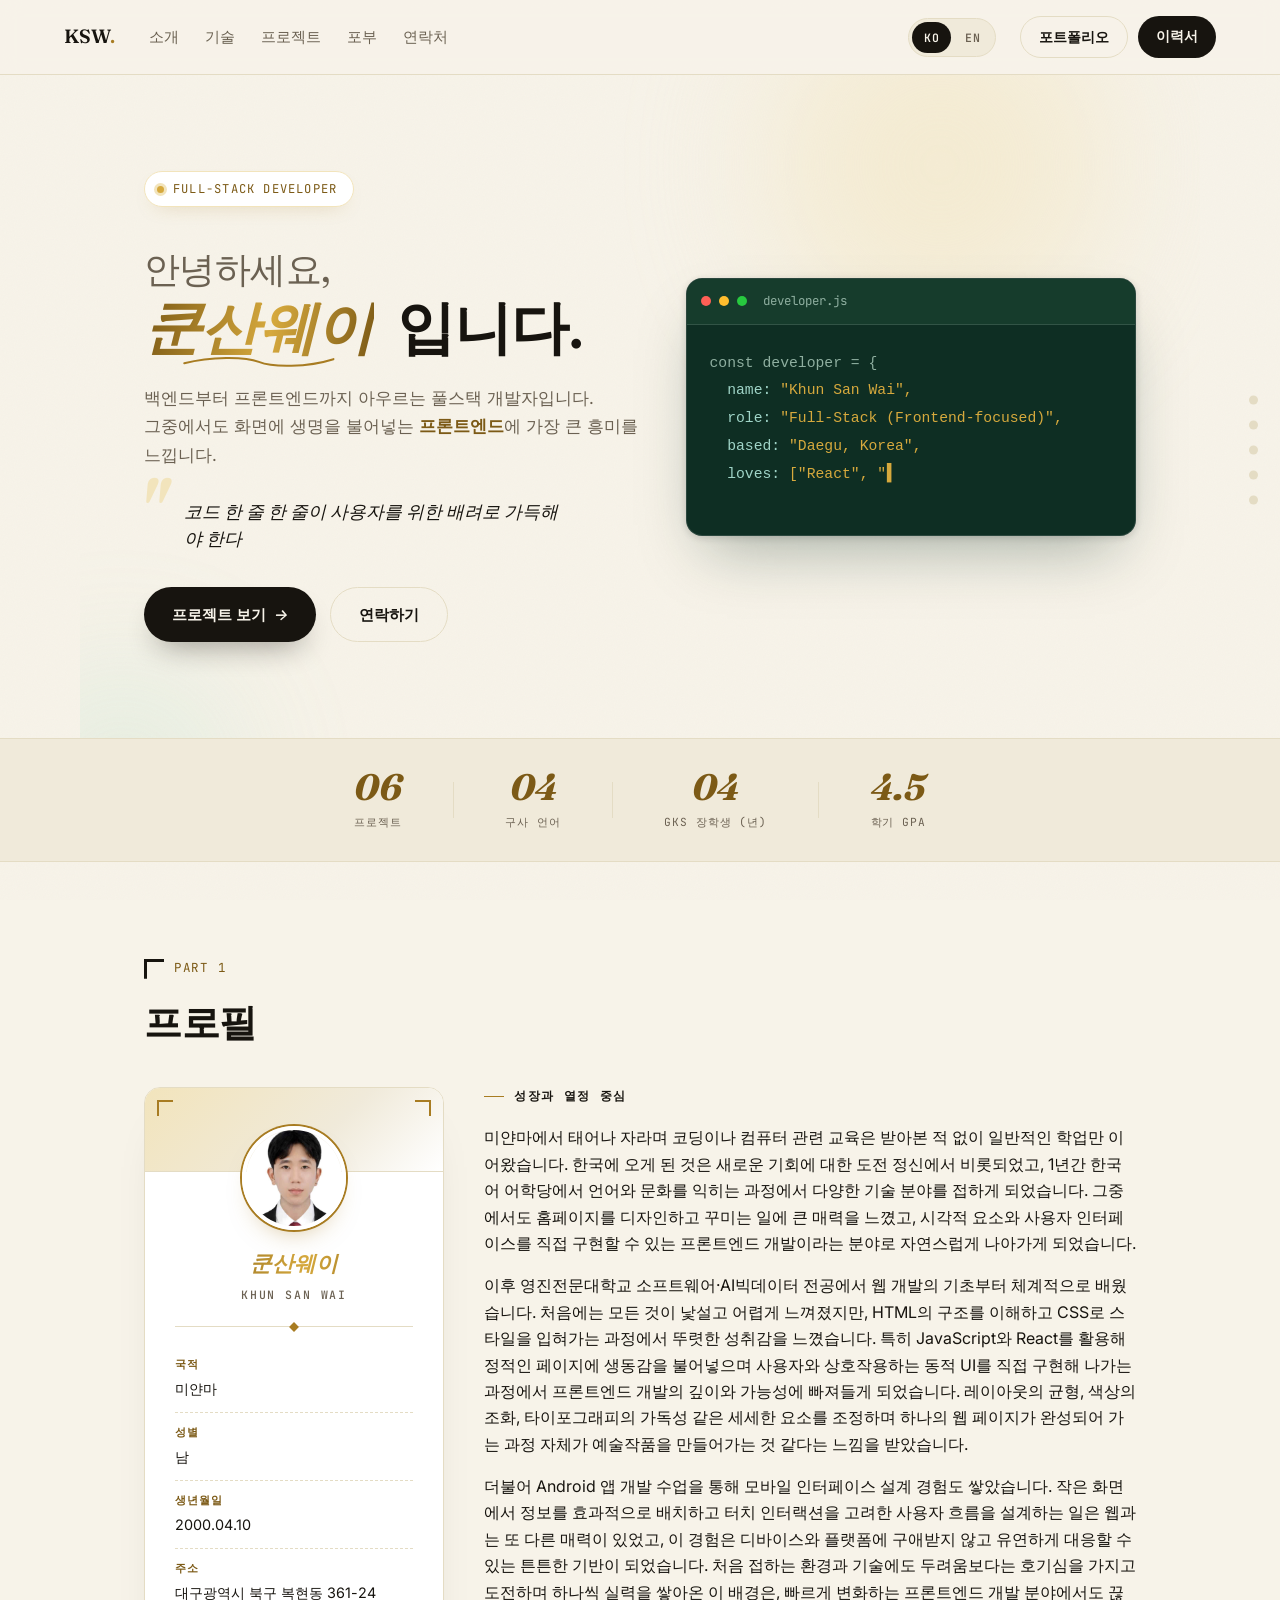
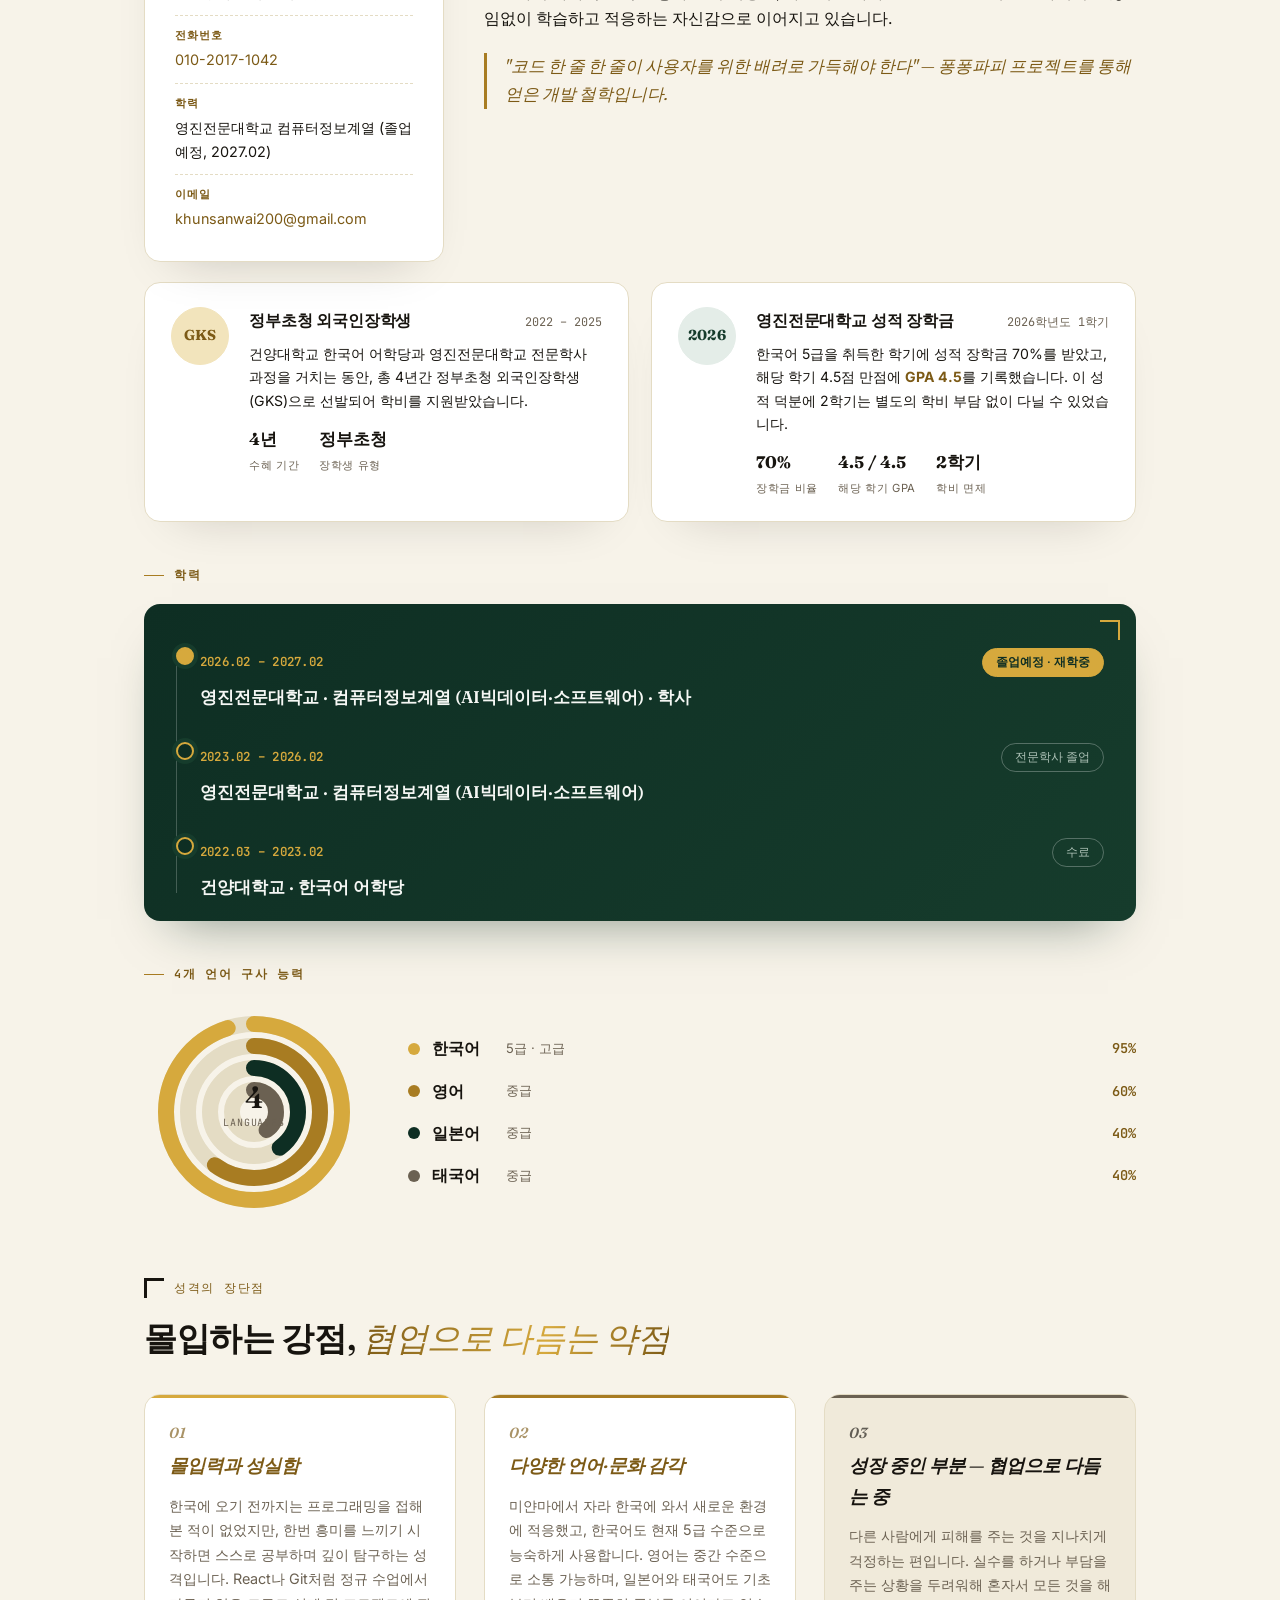
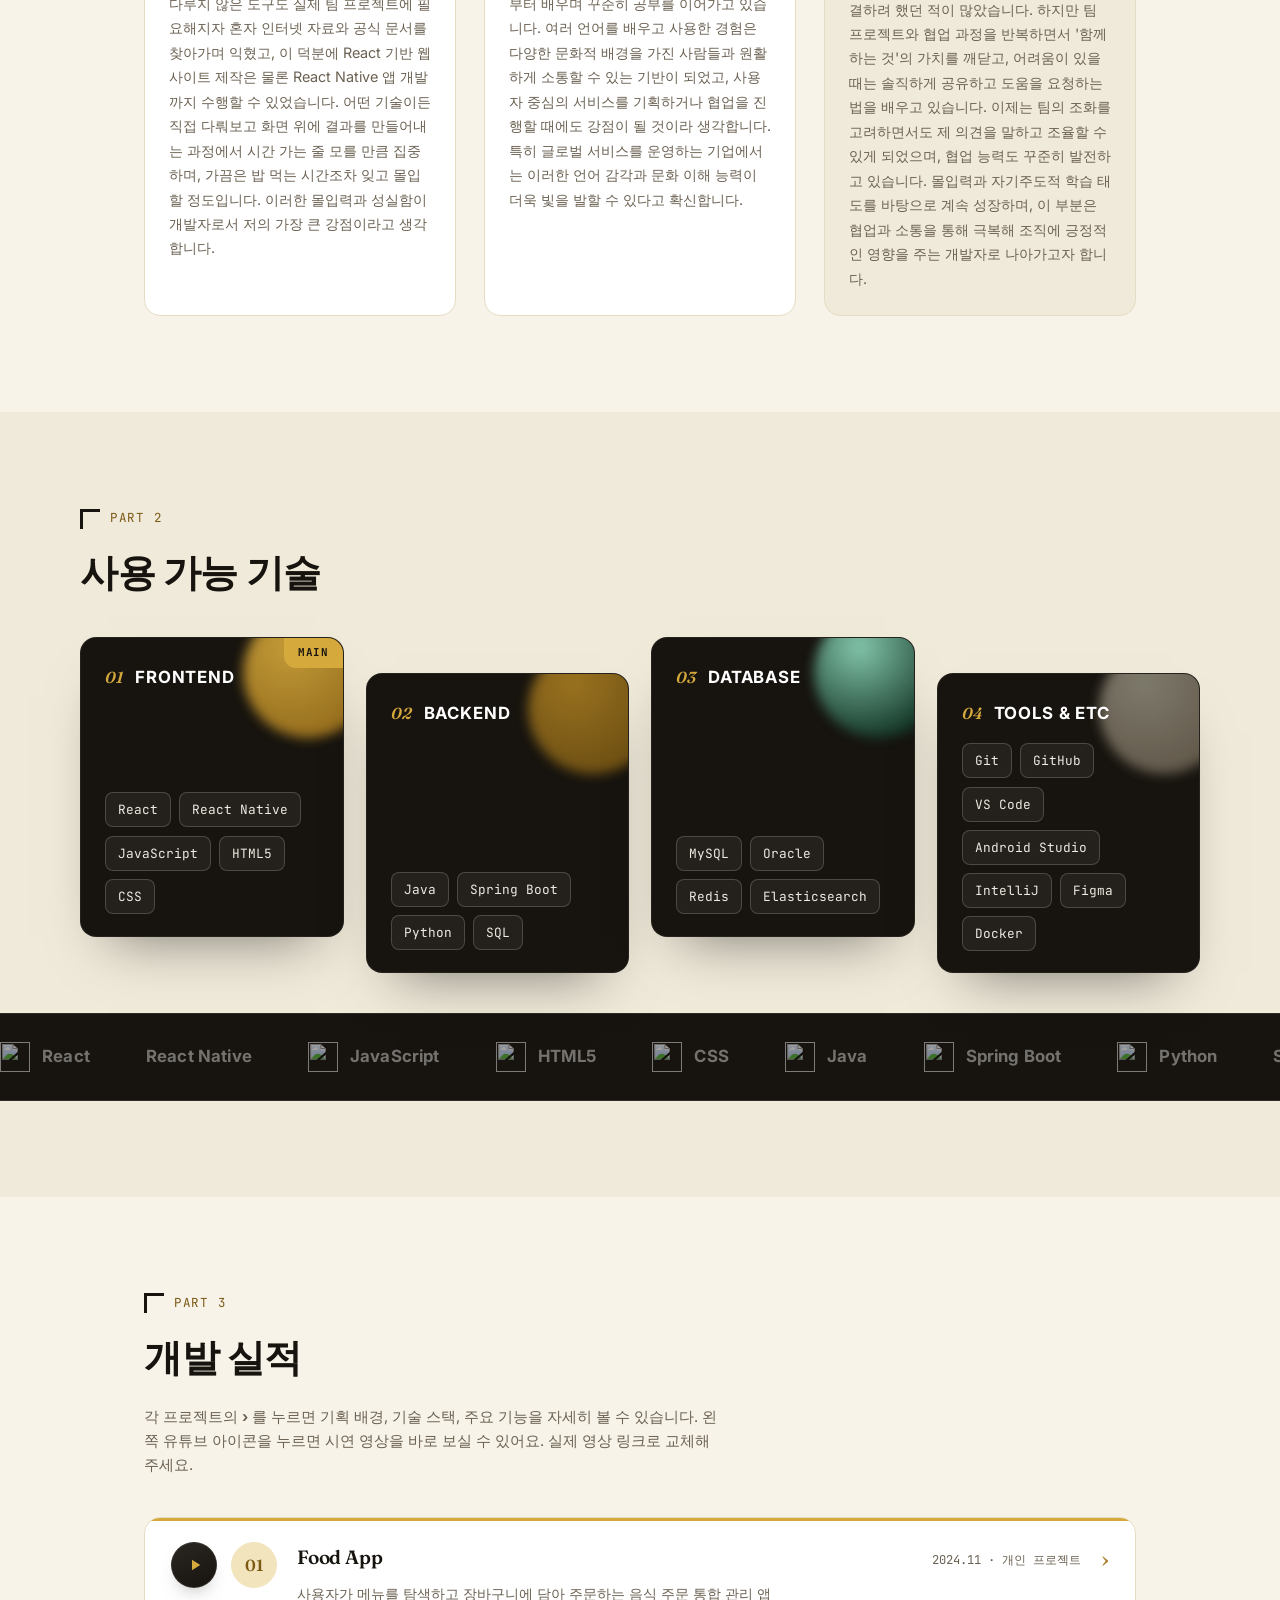
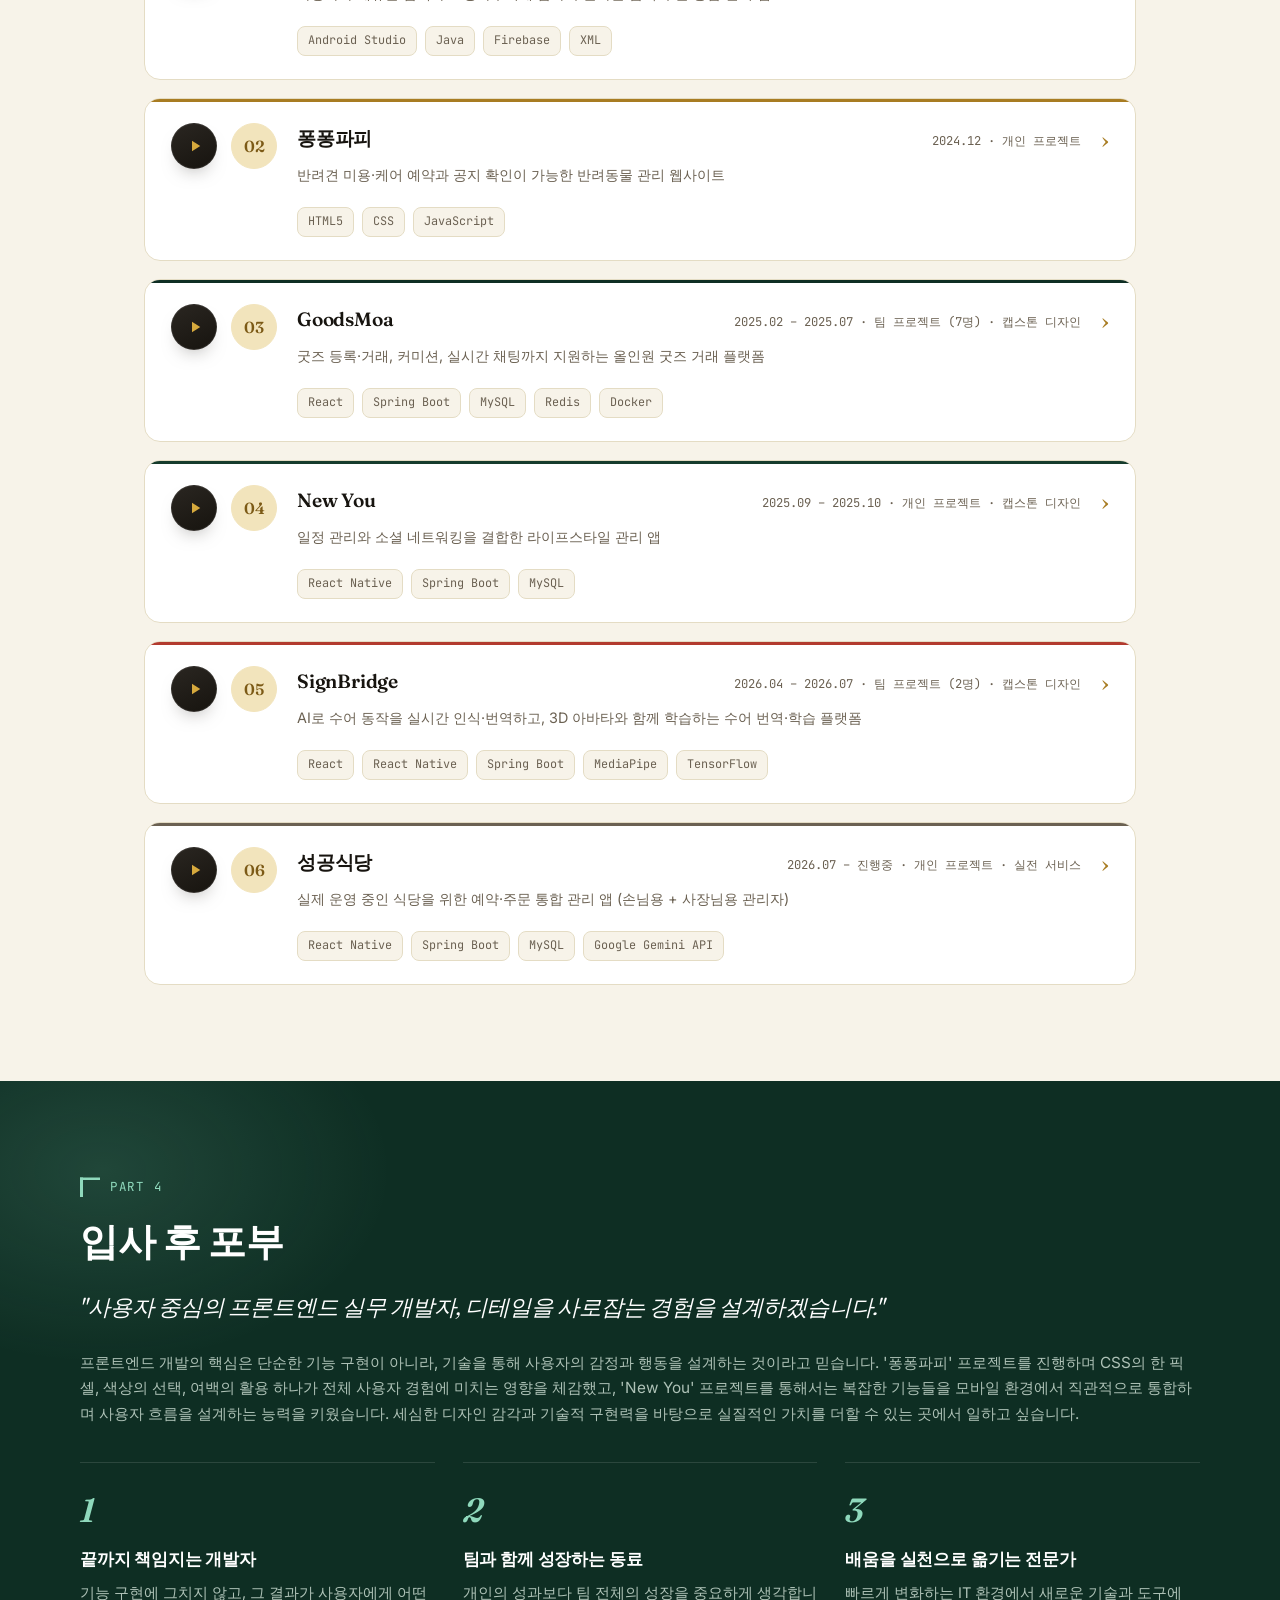
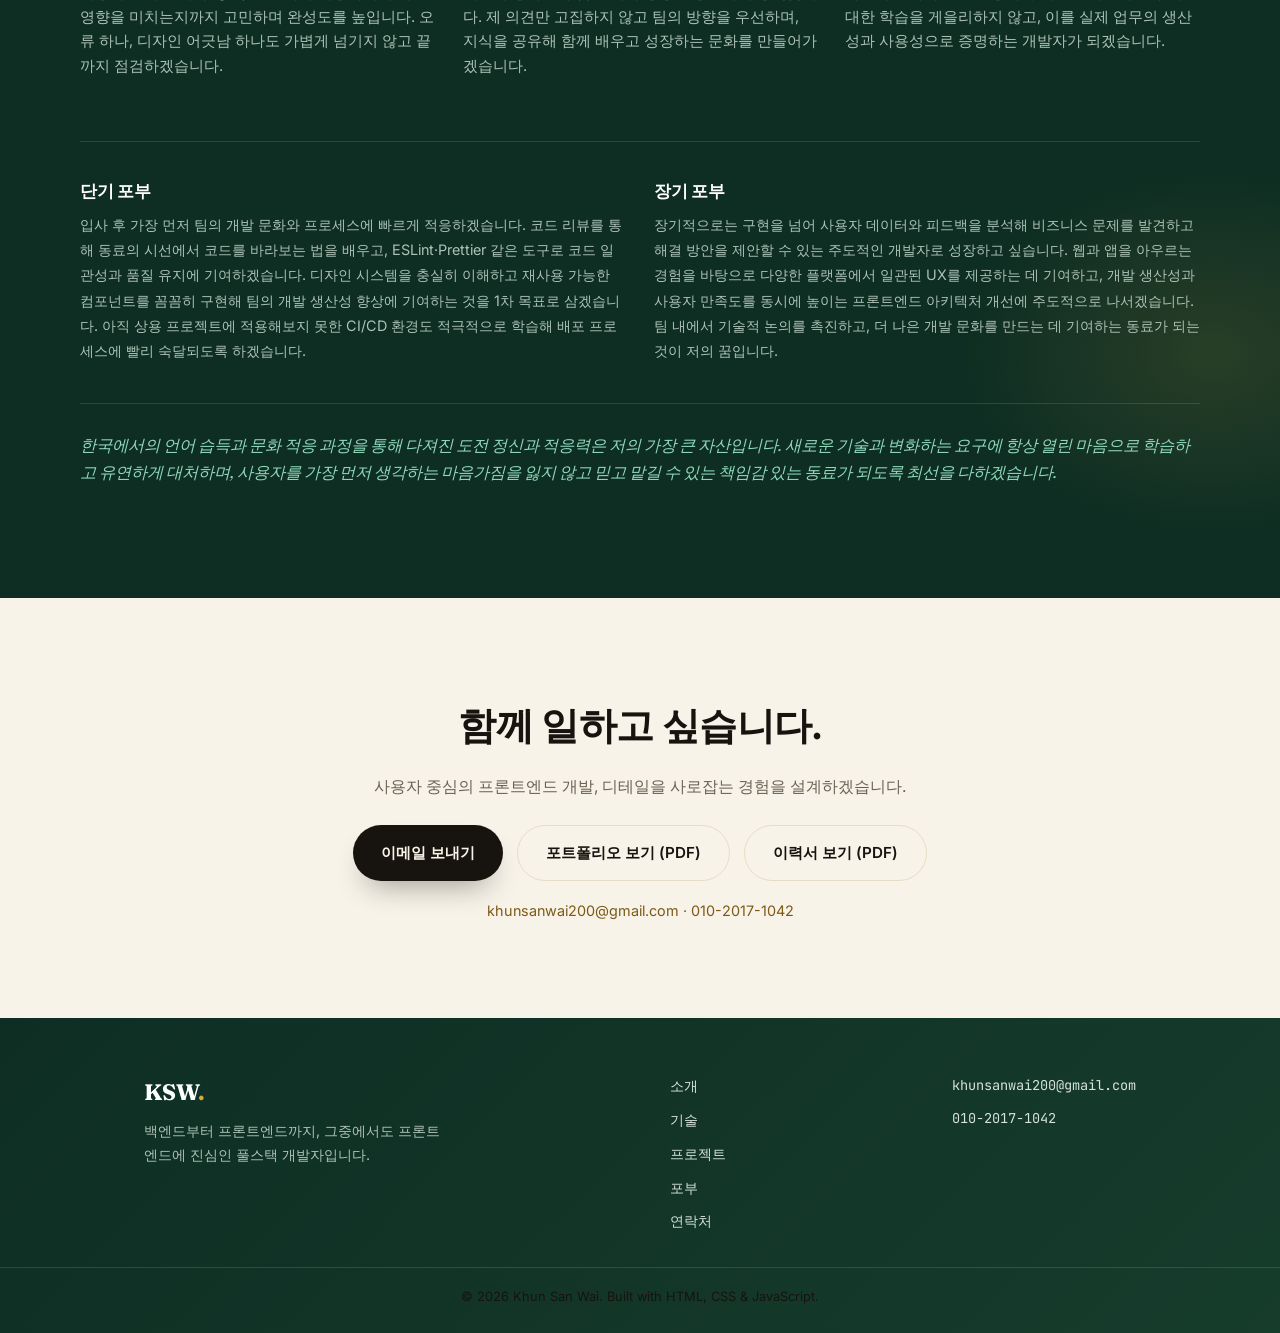
==== commit a32a9dc9: "change 03 to 04" ====
--- a/index.html
+++ b/index.html
@@ -117,7 +117,7 @@
       </div>
       <div class="stats-strip__divider" aria-hidden="true"></div>
       <div class="stat-block">
-        <span class="stat-block__num">03</span>
+        <span class="stat-block__num">04</span>
         <span class="stat-block__label">GKS 장학생 (년)</span>
       </div>
       <div class="stats-strip__divider" aria-hidden="true"></div>
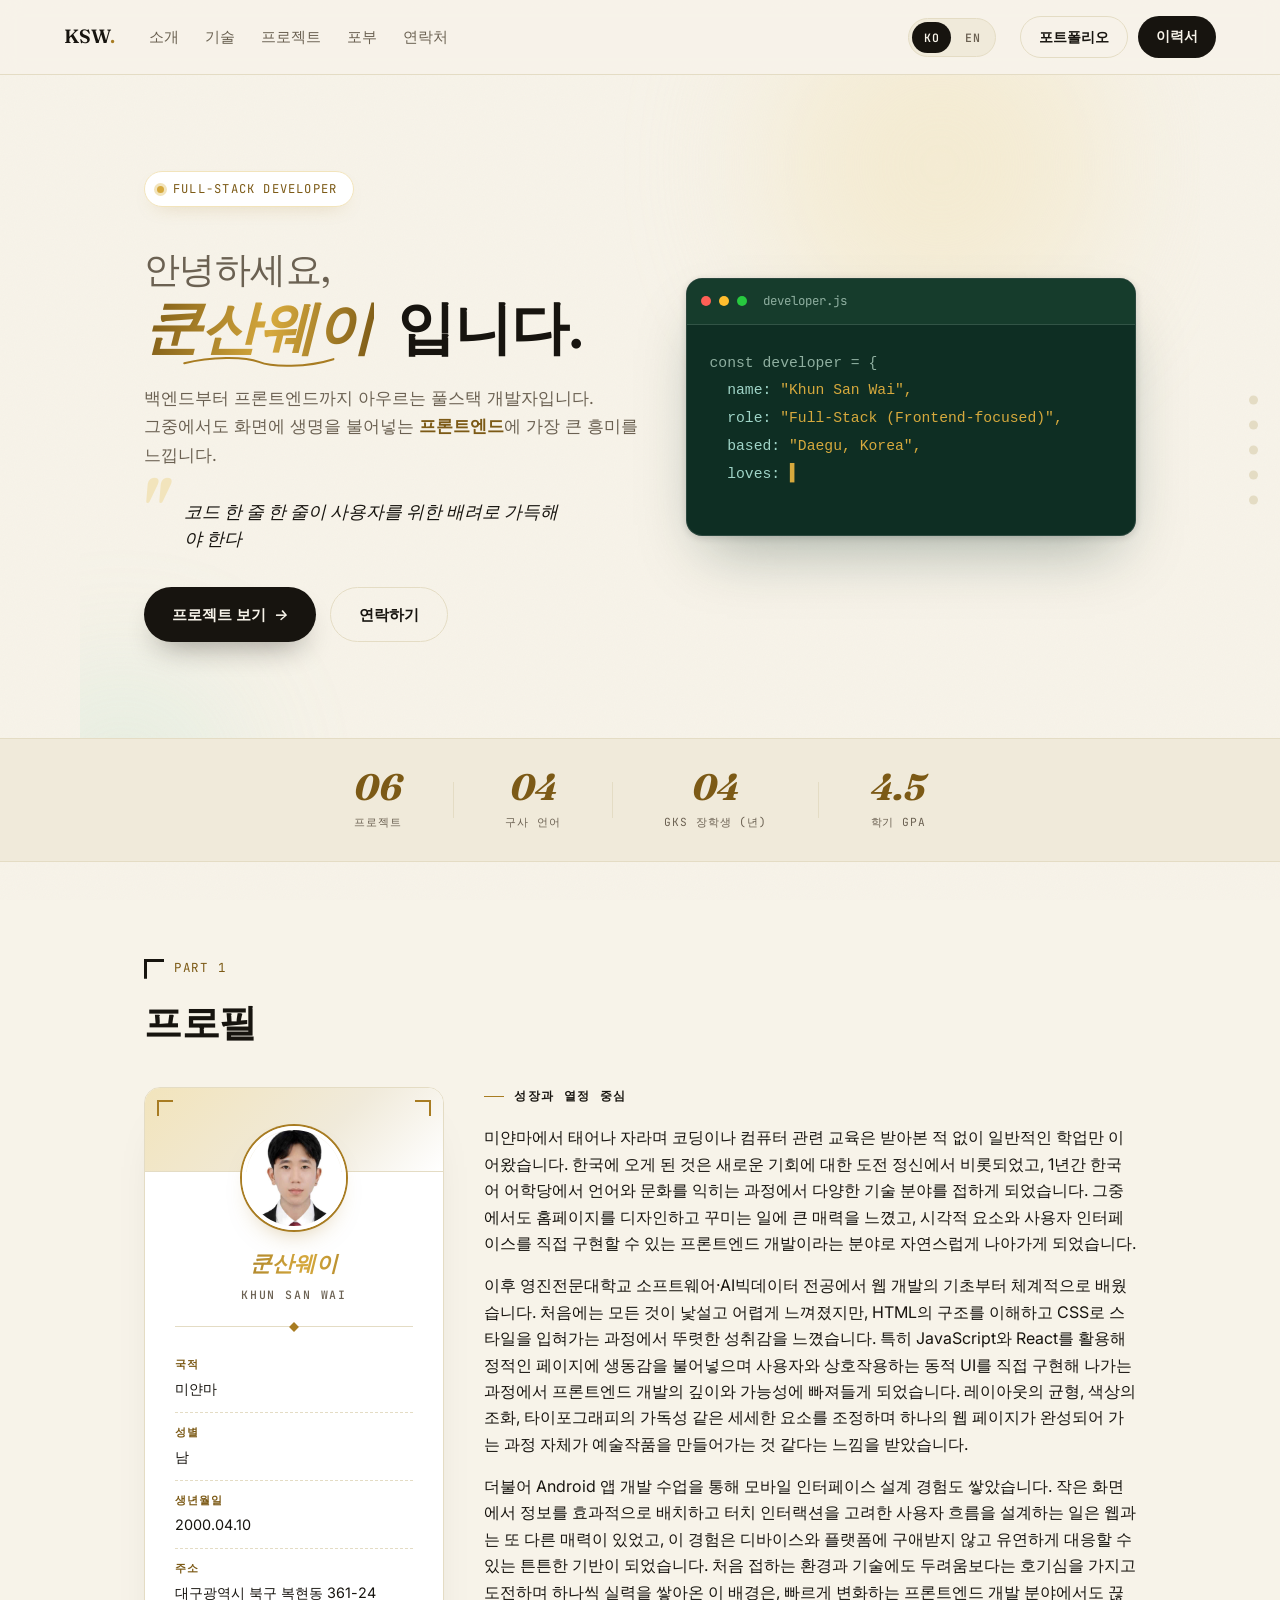
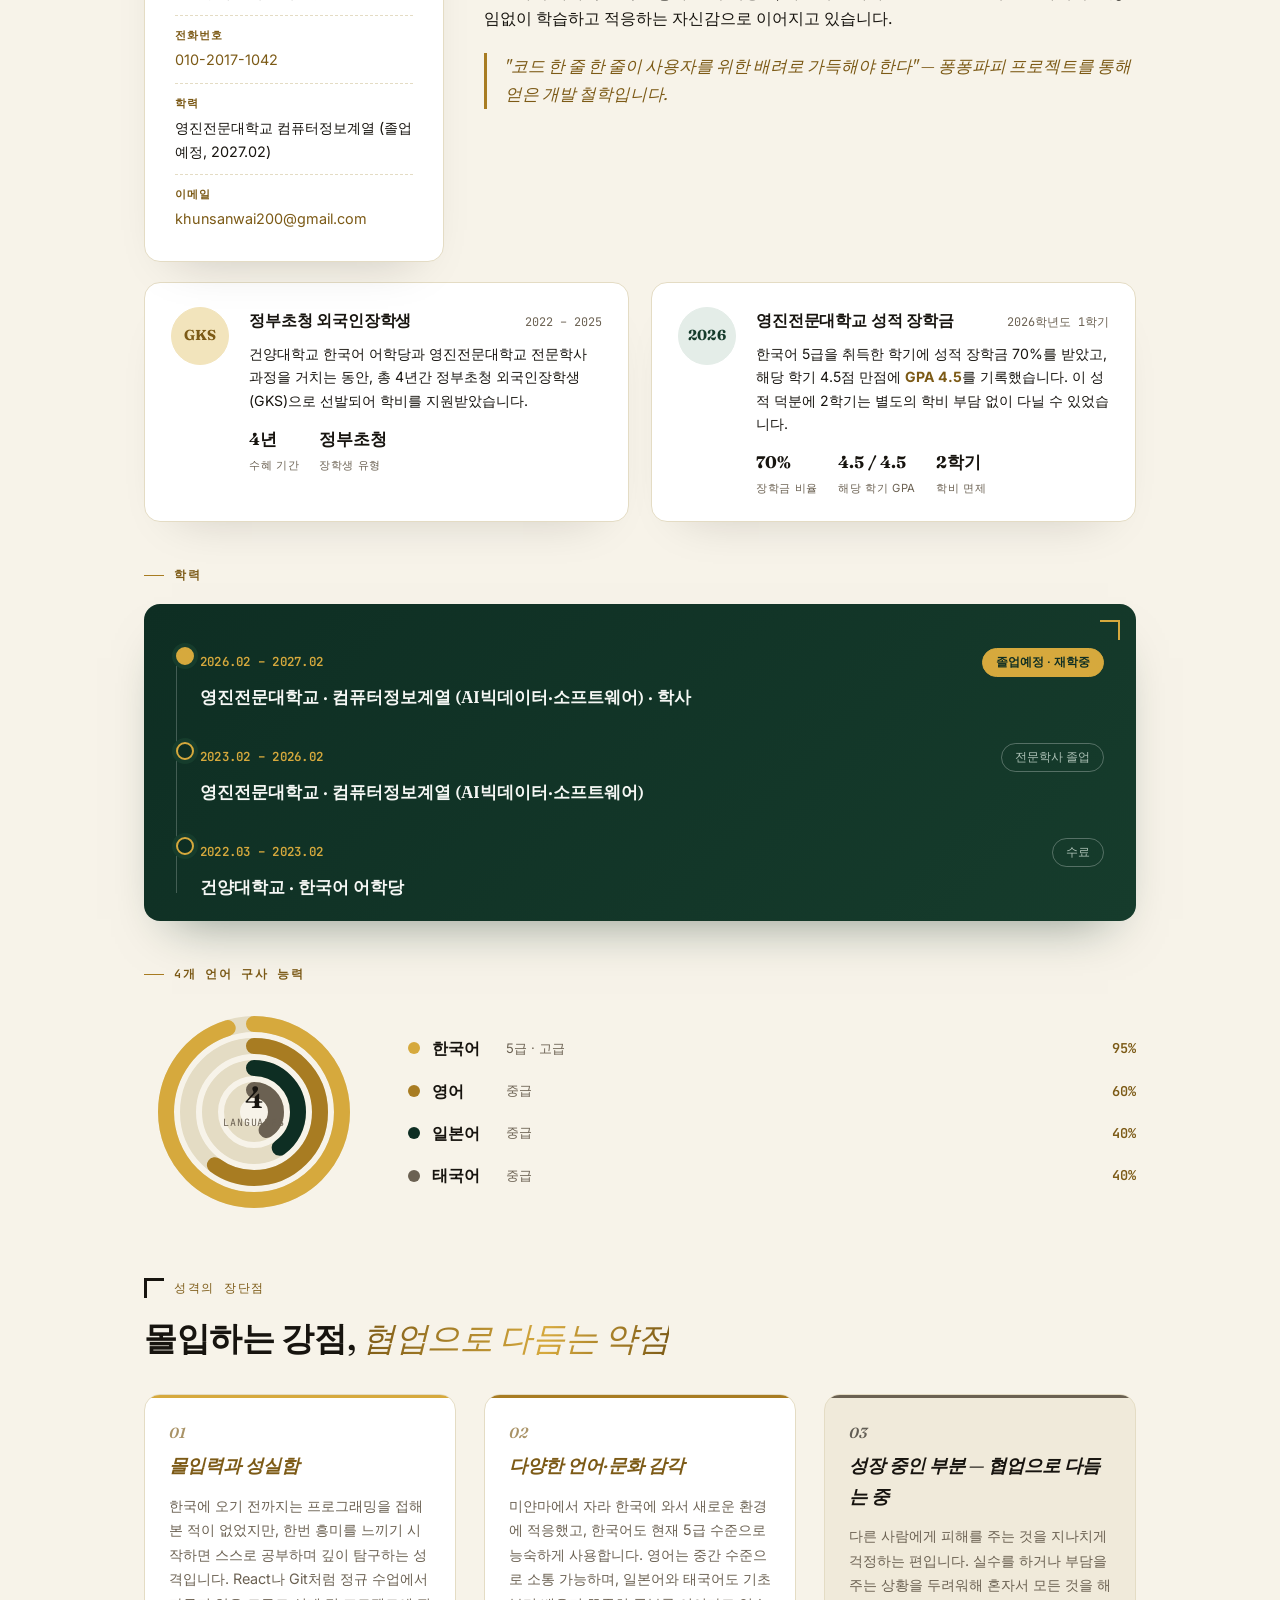
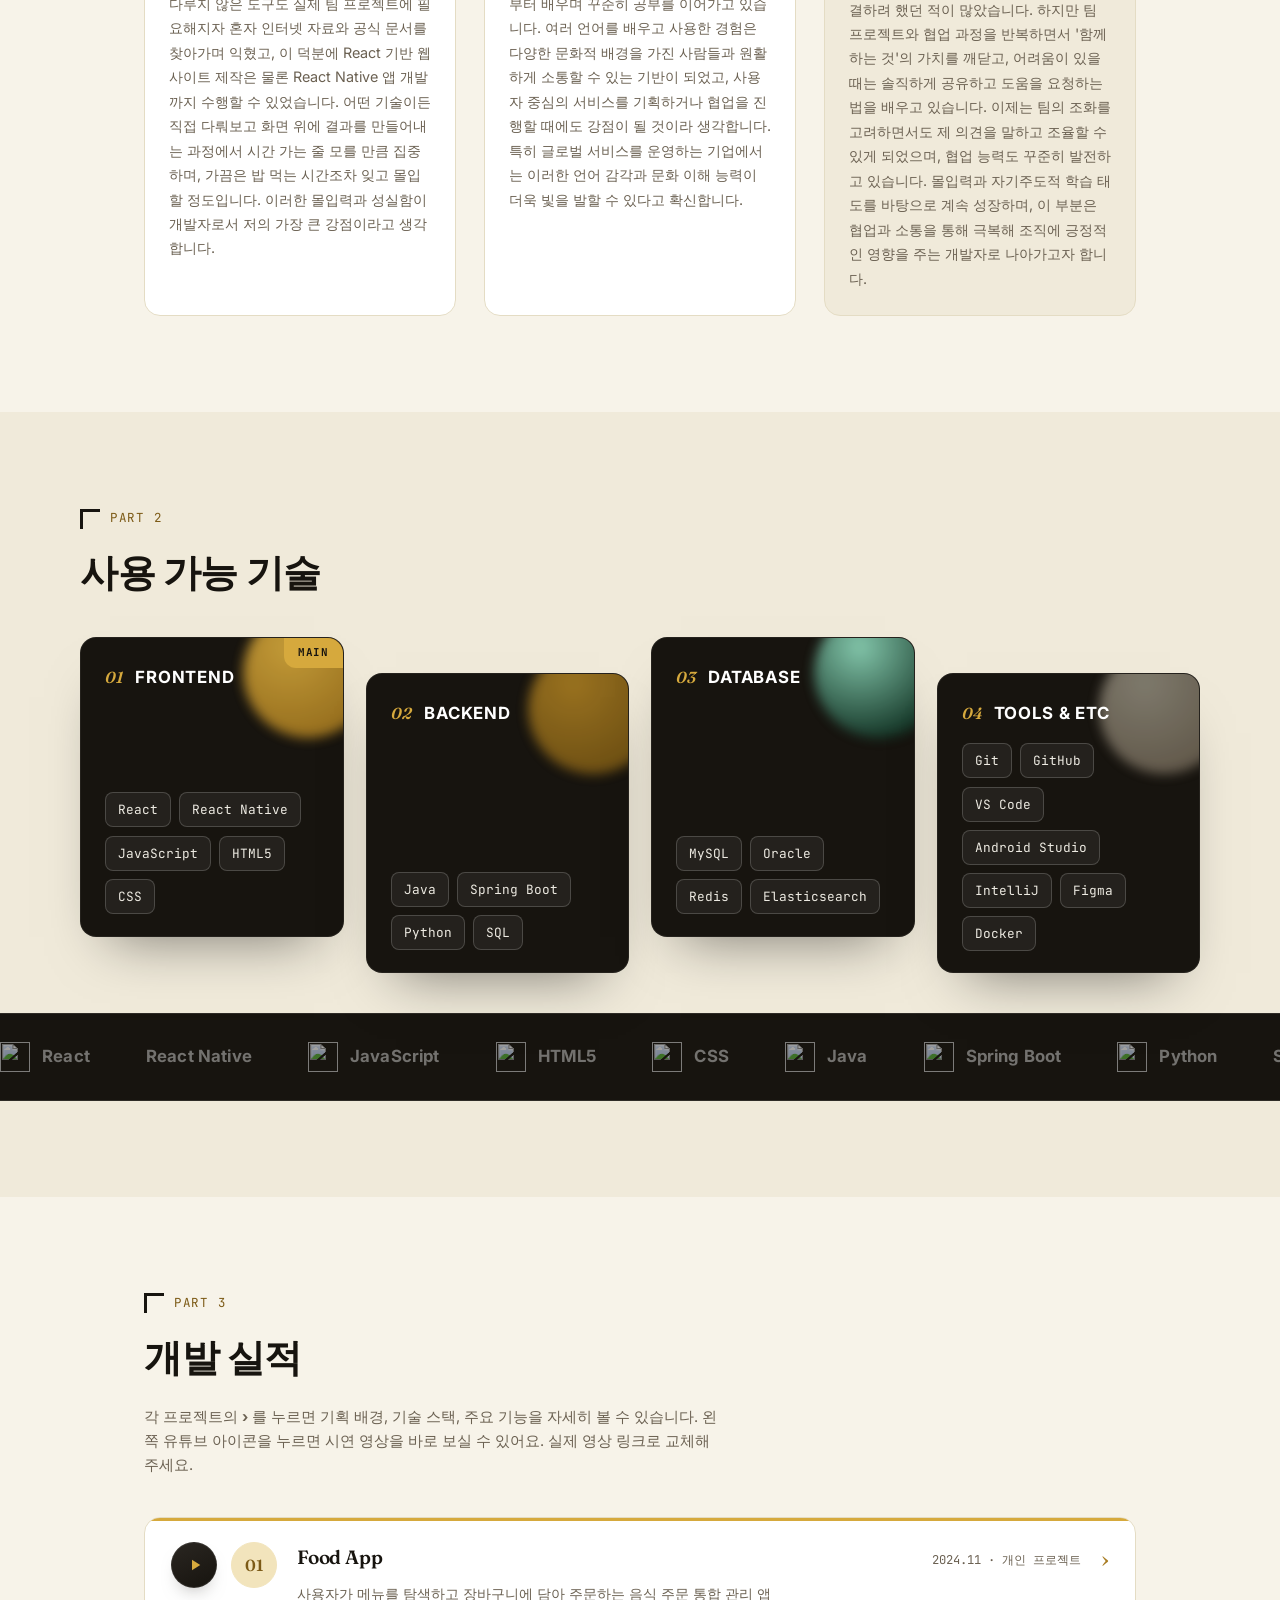
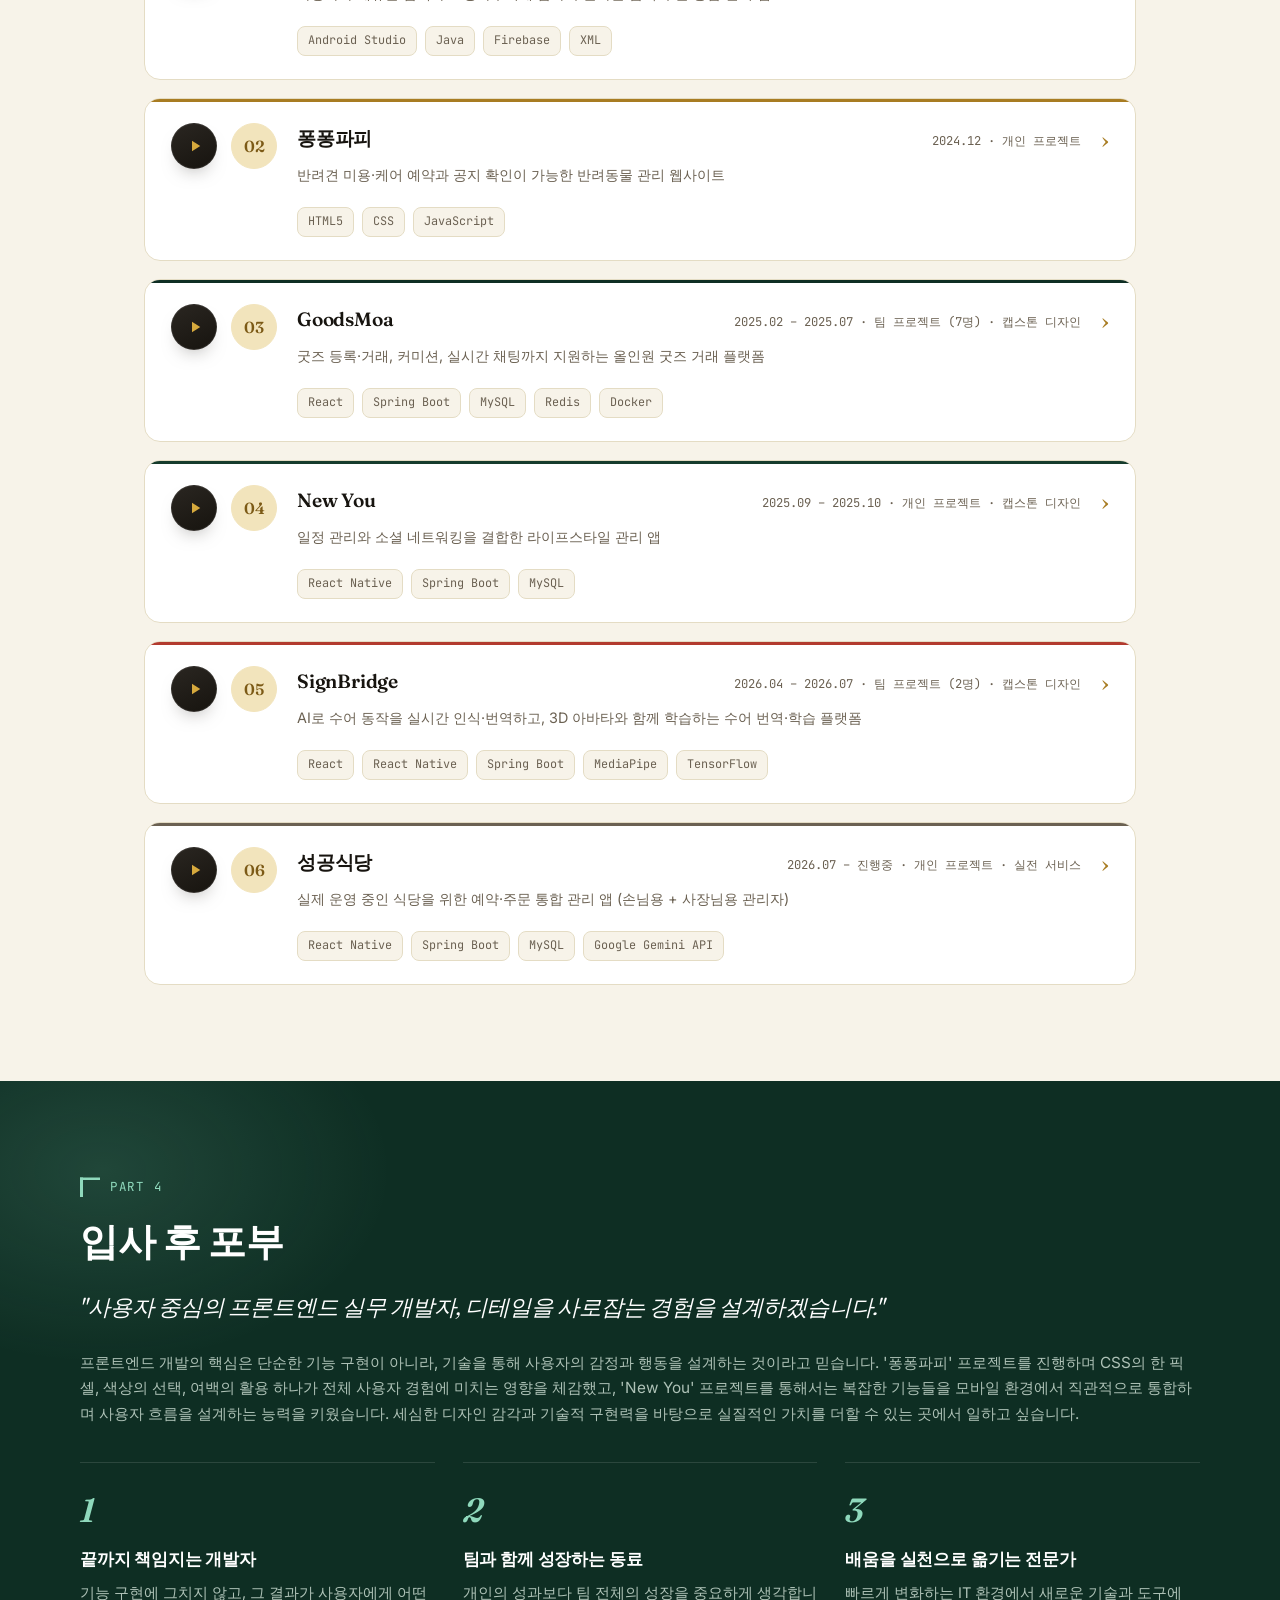
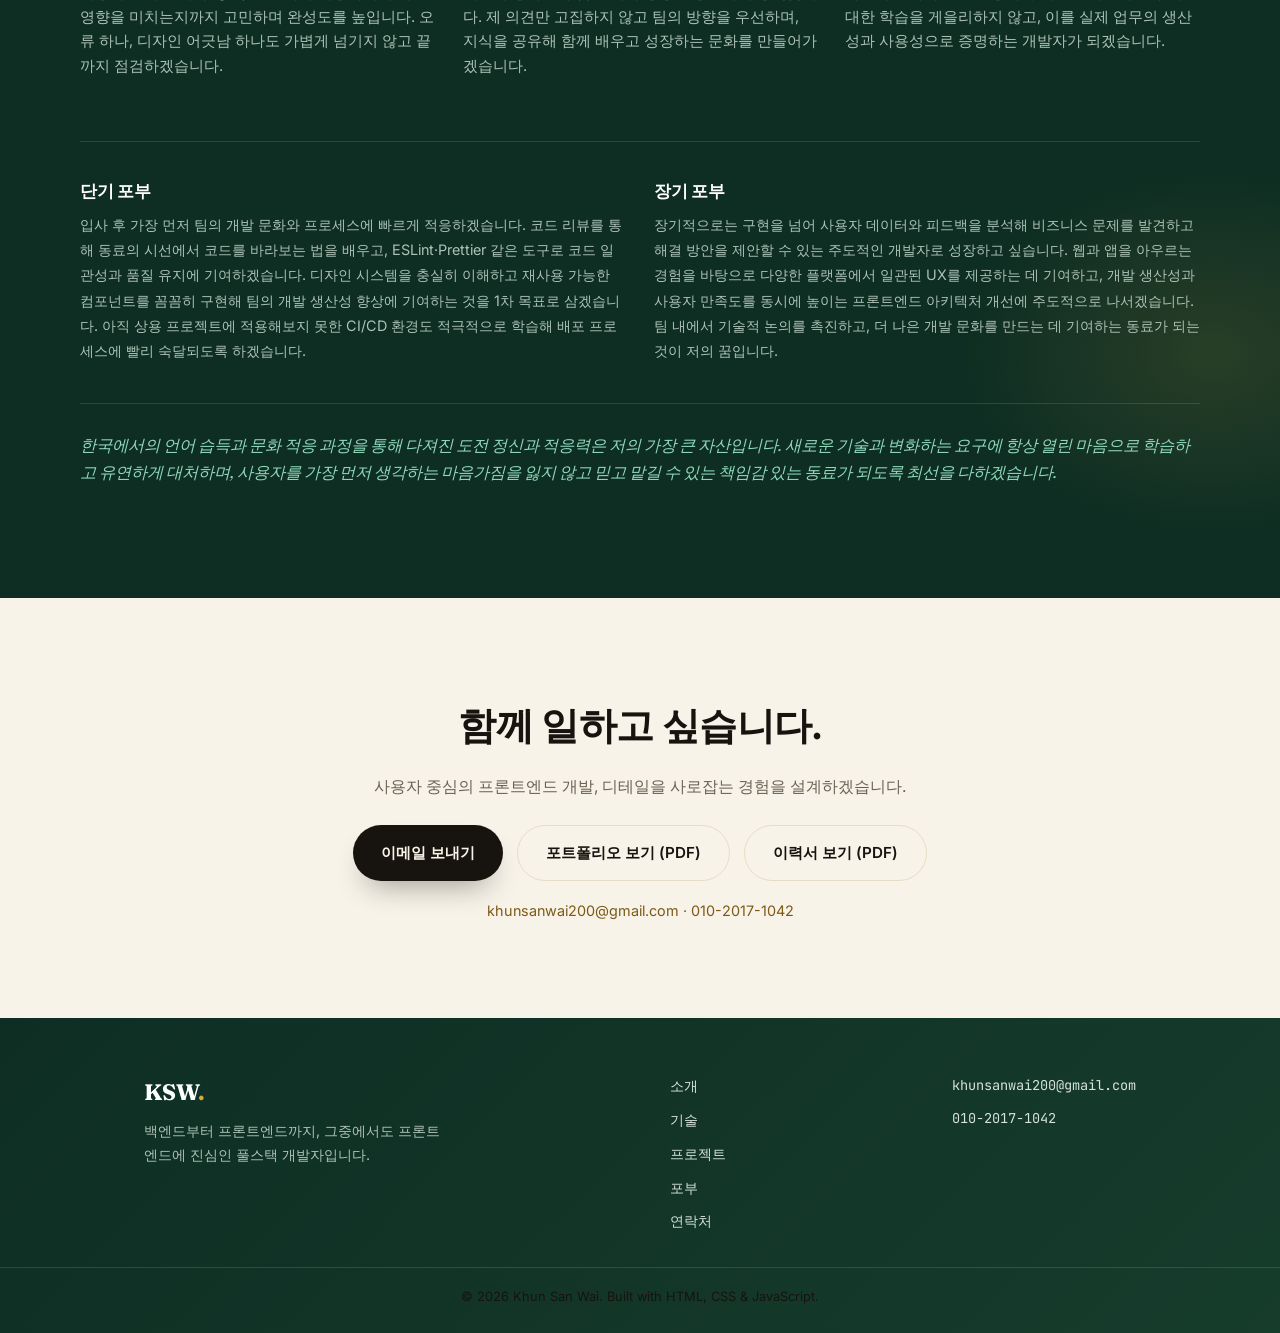
==== commit 17e669f1: "change link" ====
--- a/index.html
+++ b/index.html
@@ -41,7 +41,7 @@
   </div>
   <div class="nav__downloads">
     <a href="https://drive.google.com/file/d/1RkxG_004zXCR1A7PBx6ZnnCeV8jpIupQ/view?usp=sharing" target="_blank" rel="noopener" class="nav__cta nav__cta--secondary">포트폴리오</a>
-    <a href="https://drive.google.com/file/d/1ZYbZ1bSBhgi2fcIjwPLdQ8T_c2jREPcS/view?usp=sharing" target="_blank" rel="noopener" class="nav__cta">이력서</a>
+    <a href="https://drive.google.com/file/d/1Z85XKn6IHdZB-t3oZM31EmweRnVyvz6r/view?usp=sharing" target="_blank" rel="noopener" class="nav__cta">이력서</a>
   </div>
   <button class="nav__burger" id="navBurger" aria-label="메뉴 열기" aria-expanded="false">
     <span></span><span></span><span></span>
@@ -55,7 +55,7 @@
   <a href="#aspiration">포부</a>
   <a href="#contact">연락처</a>
   <a href="https://drive.google.com/file/d/1RkxG_004zXCR1A7PBx6ZnnCeV8jpIupQ/view?usp=sharing" target="_blank" rel="noopener" class="mobile-menu__cta">포트폴리오 보기</a>
-  <a href="https://drive.google.com/file/d/1ZYbZ1bSBhgi2fcIjwPLdQ8T_c2jREPcS/view?usp=sharing" target="_blank" rel="noopener" class="mobile-menu__cta">이력서 보기</a>
+  <a href="https://drive.google.com/file/d/1Z85XKn6IHdZB-t3oZM31EmweRnVyvz6r/view?usp=sharing" target="_blank" rel="noopener" class="mobile-menu__cta">이력서 보기</a>
 </div>
 
 <nav class="scroll-dots" aria-label="섹션 바로가기">
@@ -940,7 +940,7 @@
       <div class="contact__actions">
         <a href="mailto:khunsanwai200@gmail.com" class="btn btn--primary">이메일 보내기</a>
         <a href="https://drive.google.com/file/d/1RkxG_004zXCR1A7PBx6ZnnCeV8jpIupQ/view?usp=sharing" target="_blank" rel="noopener" class="btn btn--ghost">포트폴리오 보기 (PDF)</a>
-        <a href="https://drive.google.com/file/d/1ZYbZ1bSBhgi2fcIjwPLdQ8T_c2jREPcS/view?usp=sharing" target="_blank" rel="noopener" class="btn btn--ghost">이력서 보기 (PDF)</a>
+        <a href="https://drive.google.com/file/d/1Z85XKn6IHdZB-t3oZM31EmweRnVyvz6r/view?usp=sharing" target="_blank" rel="noopener" class="btn btn--ghost">이력서 보기 (PDF)</a>
       </div>
       <div class="contact__links">
         <a href="mailto:khunsanwai200@gmail.com">khunsanwai200@gmail.com</a>
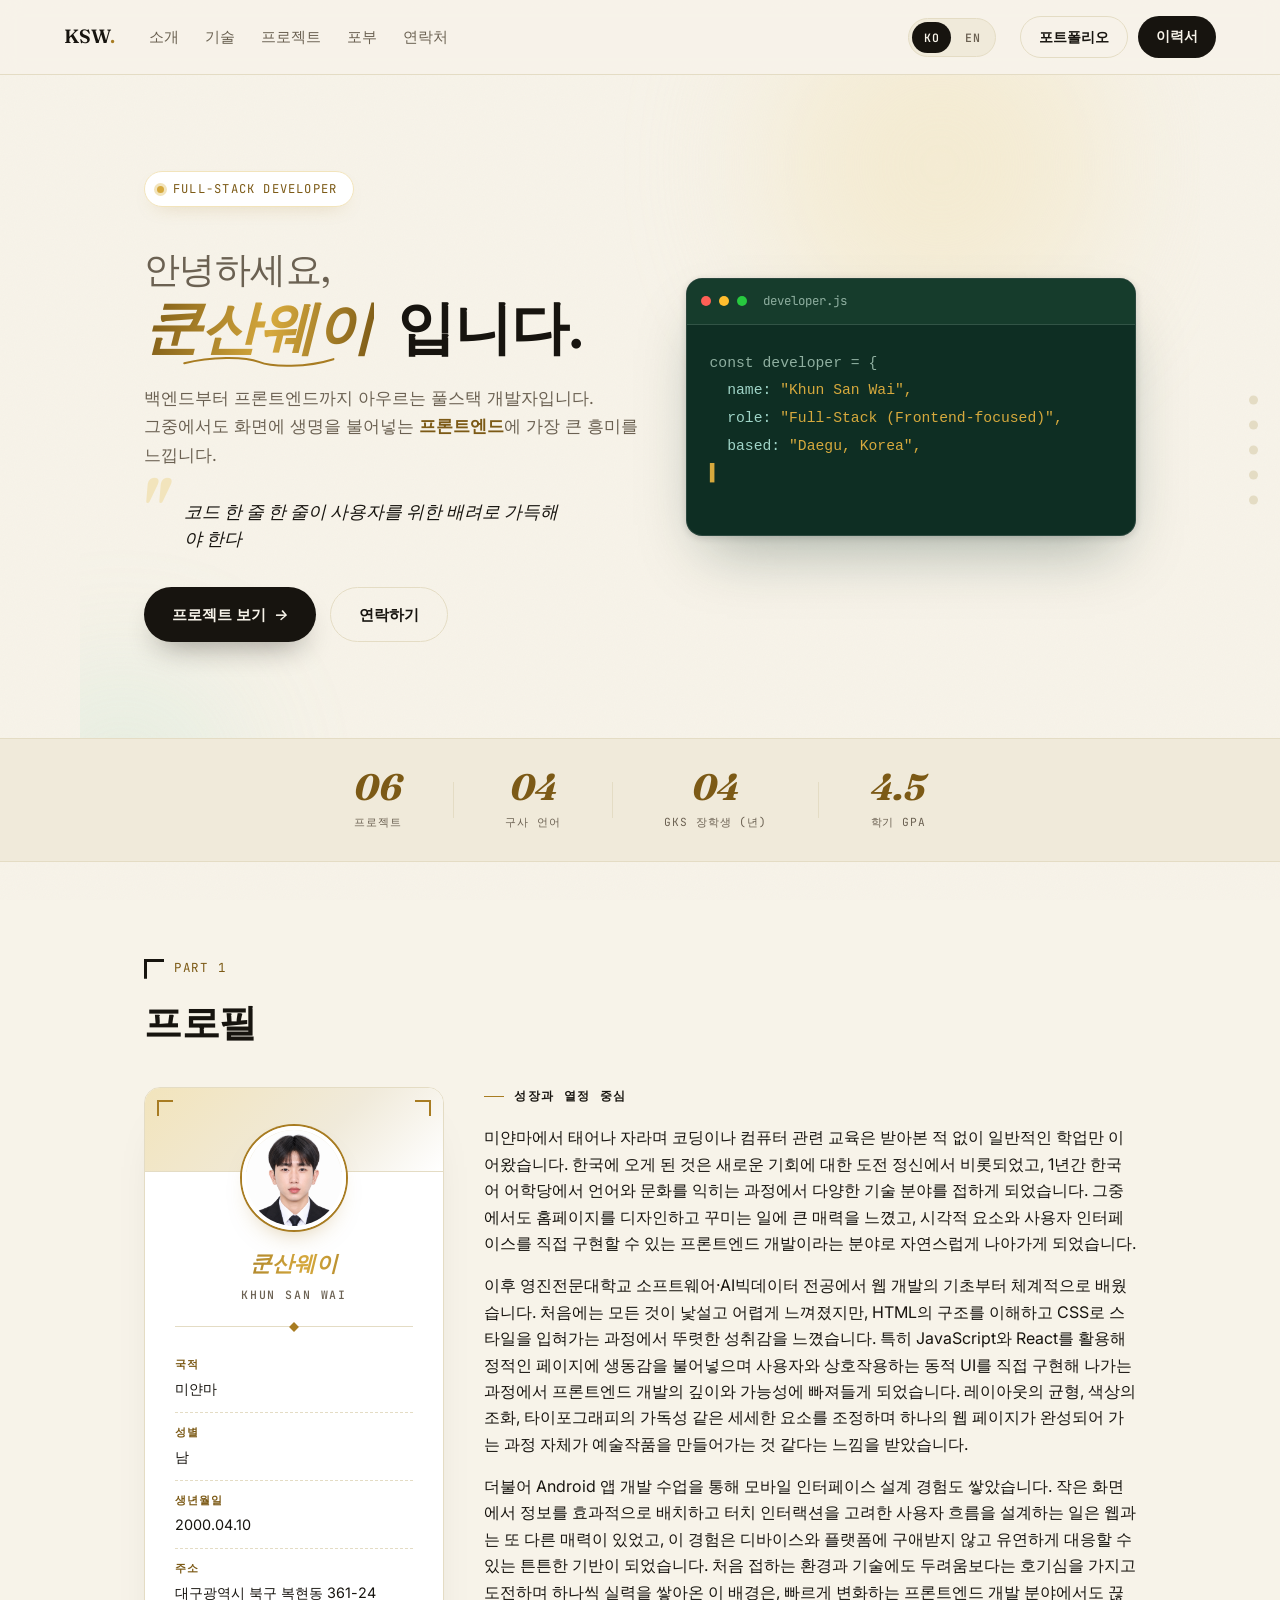
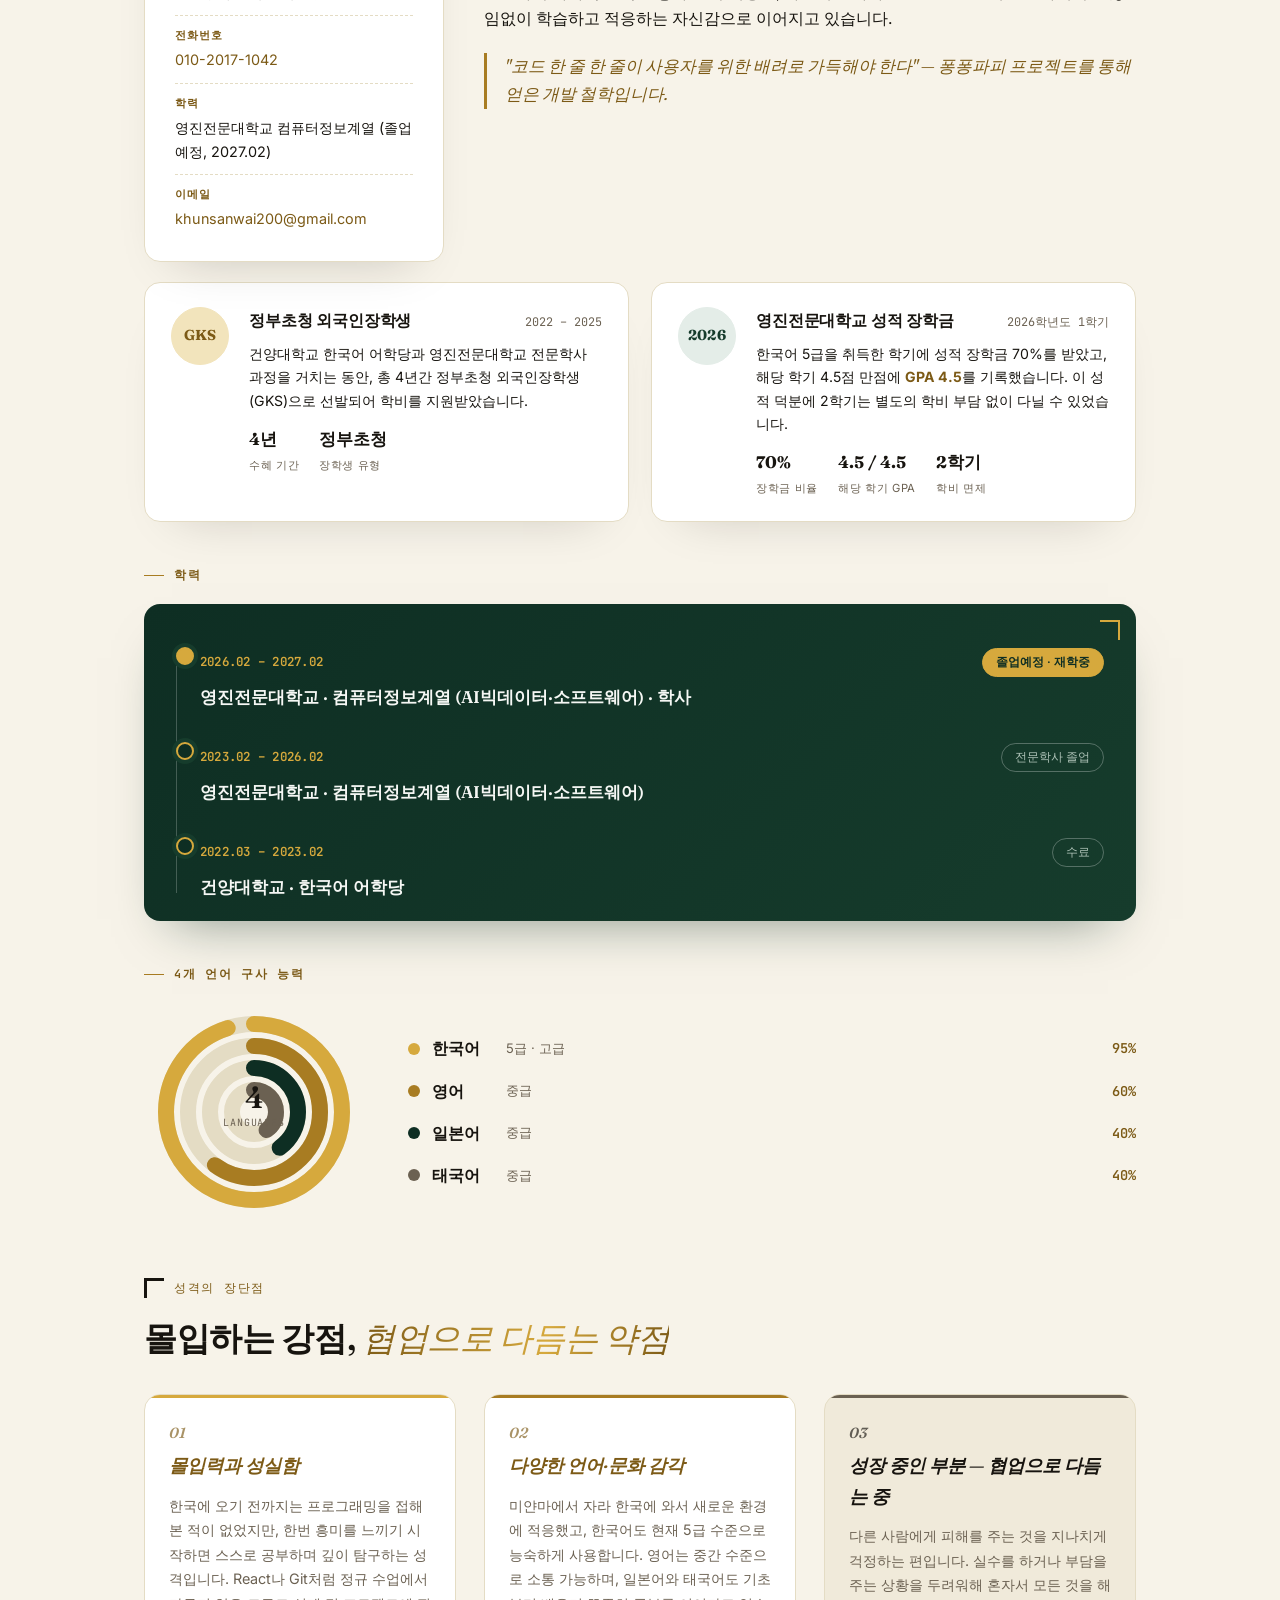
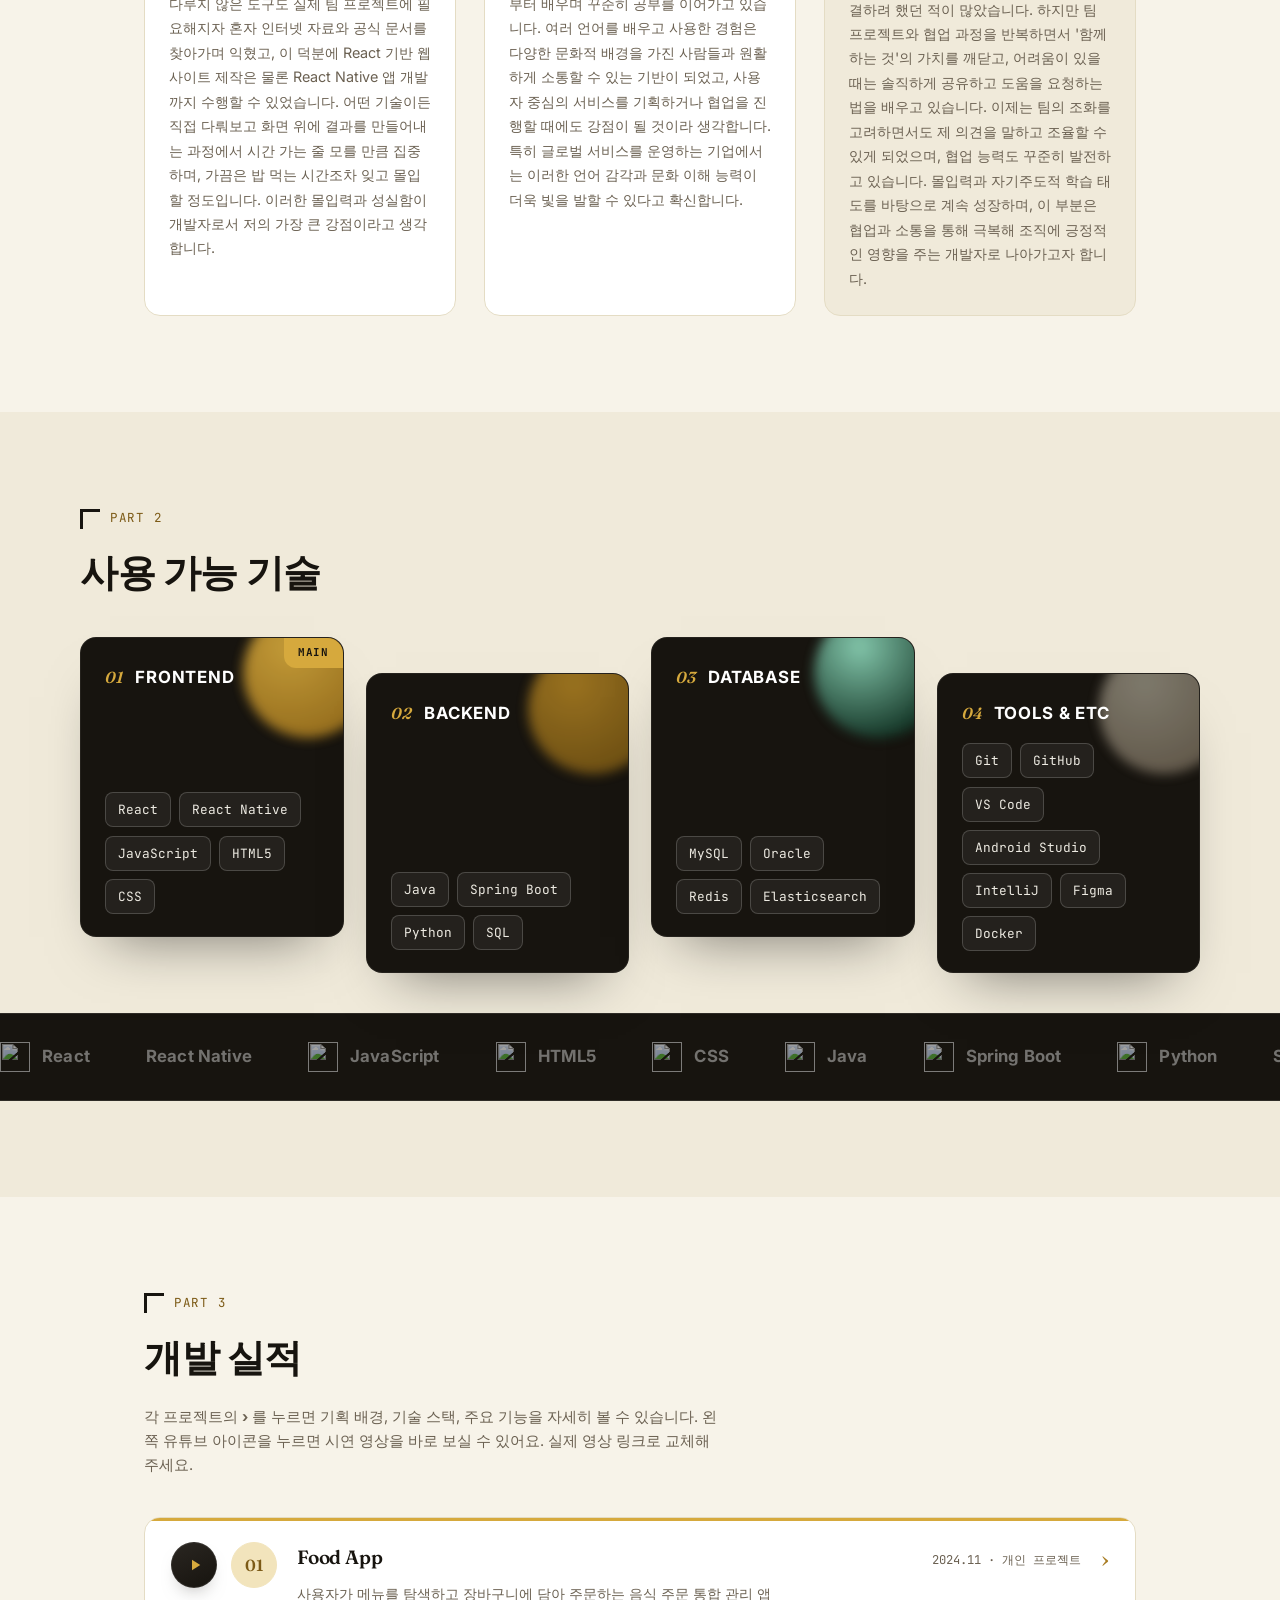
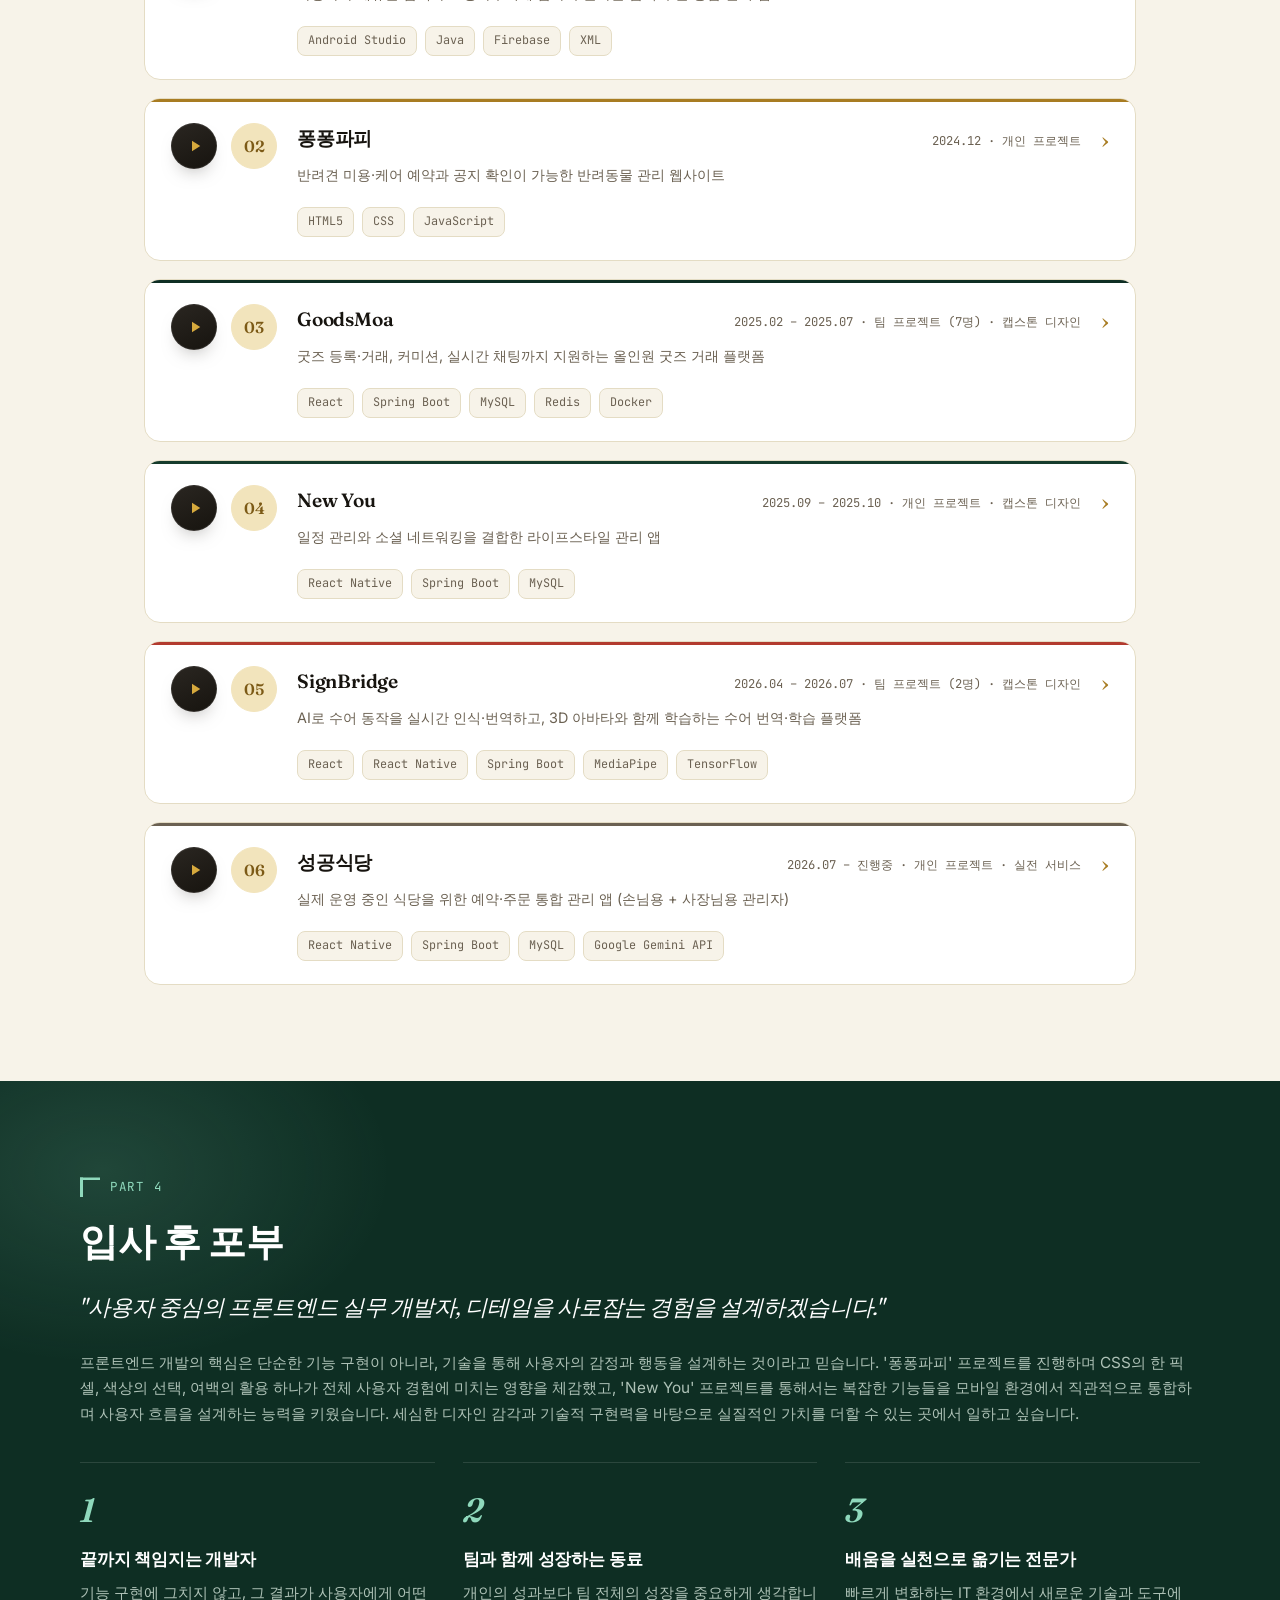
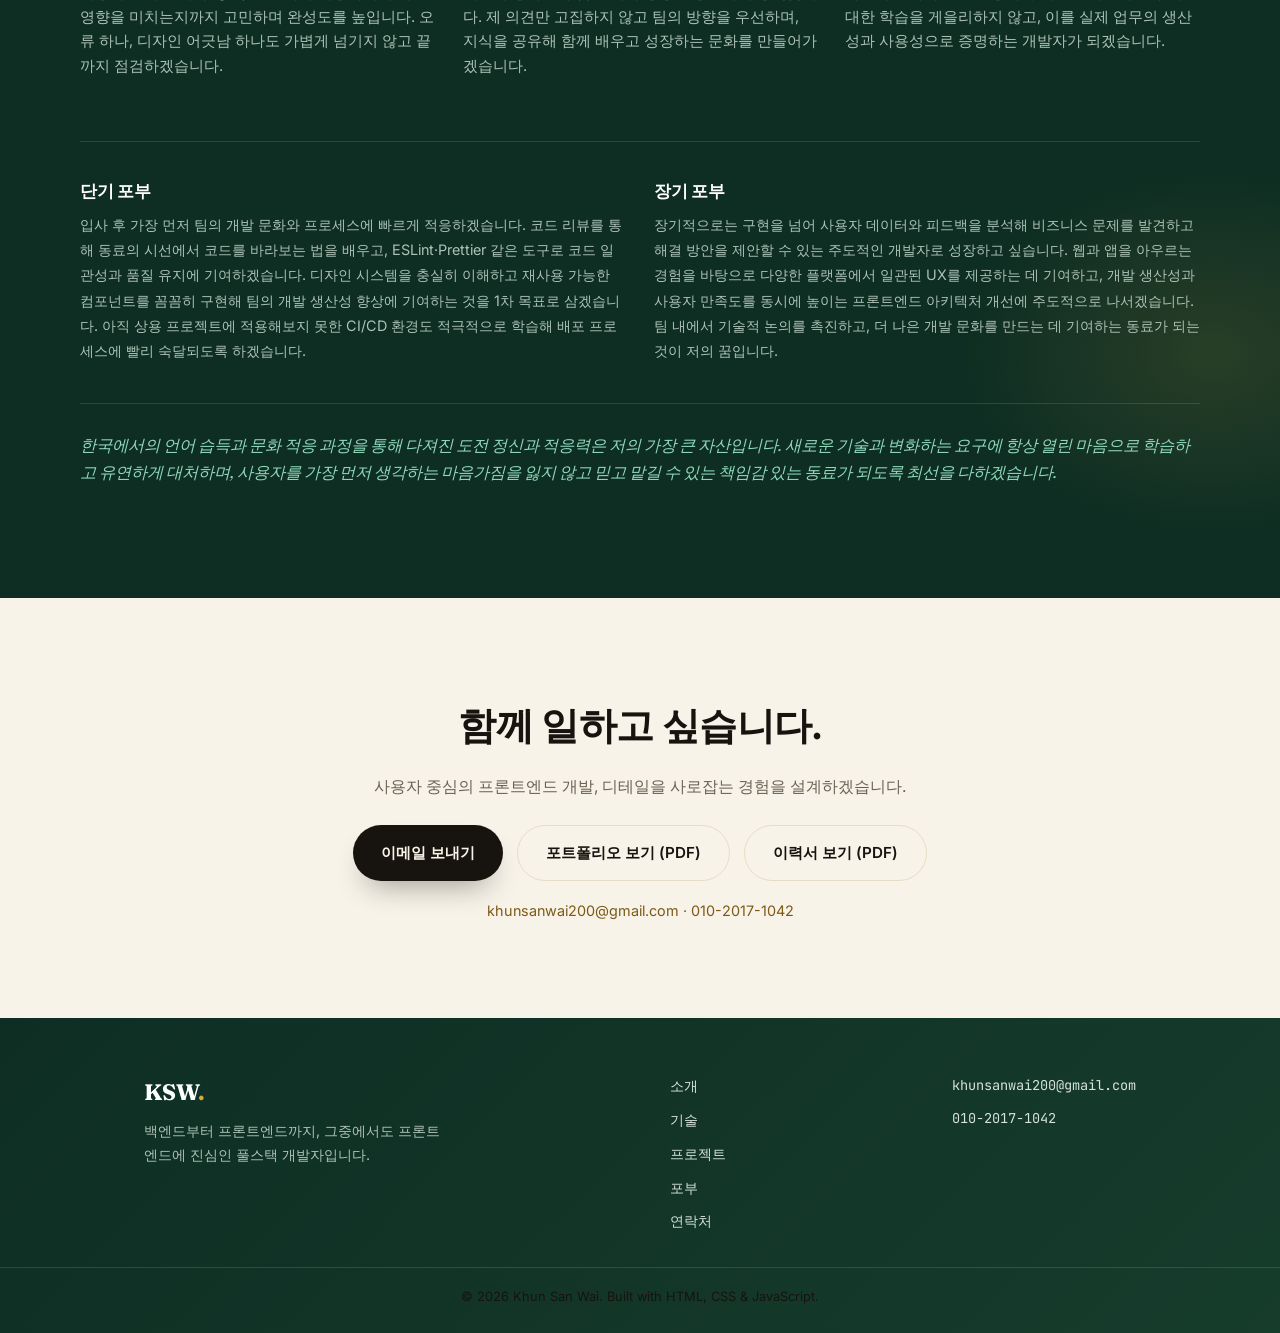
==== commit f11012a6: "change photo" ====
--- a/index.html
+++ b/index.html
@@ -55,7 +55,7 @@
   <a href="#aspiration">포부</a>
   <a href="#contact">연락처</a>
   <a href="https://drive.google.com/file/d/1RkxG_004zXCR1A7PBx6ZnnCeV8jpIupQ/view?usp=sharing" target="_blank" rel="noopener" class="mobile-menu__cta">포트폴리오 보기</a>
-  <a href="https://drive.google.com/file/d/1Z85XKn6IHdZB-t3oZM31EmweRnVyvz6r/view?usp=sharing" target="_blank" rel="noopener" class="mobile-menu__cta">이력서 보기</a>
+  <a href="https://drive.google.com/file/d/1cTSasF3ILqGfxFXuauLrAv6VOeMzWsBf/view?usp=sharing" target="_blank" rel="noopener" class="mobile-menu__cta">이력서 보기</a>
 </div>
 
 <nav class="scroll-dots" aria-label="섹션 바로가기">
@@ -142,7 +142,7 @@
         </div>
         <div class="about__card-body">
           <div class="avatar">
-            <img src="profile.jpg" alt="쿤산웨이 프로필 사진">
+            <img src="profile.png" alt="쿤산웨이 프로필 사진">
           </div>
           <h3>쿤산웨이</h3>
           <span class="about__en">KHUN SAN WAI</span>
@@ -940,7 +940,7 @@
       <div class="contact__actions">
         <a href="mailto:khunsanwai200@gmail.com" class="btn btn--primary">이메일 보내기</a>
         <a href="https://drive.google.com/file/d/1RkxG_004zXCR1A7PBx6ZnnCeV8jpIupQ/view?usp=sharing" target="_blank" rel="noopener" class="btn btn--ghost">포트폴리오 보기 (PDF)</a>
-        <a href="https://drive.google.com/file/d/1Z85XKn6IHdZB-t3oZM31EmweRnVyvz6r/view?usp=sharing" target="_blank" rel="noopener" class="btn btn--ghost">이력서 보기 (PDF)</a>
+        <a href="https://drive.google.com/file/d/1cTSasF3ILqGfxFXuauLrAv6VOeMzWsBf/view?usp=sharing" target="_blank" rel="noopener" class="btn btn--ghost">이력서 보기 (PDF)</a>
       </div>
       <div class="contact__links">
         <a href="mailto:khunsanwai200@gmail.com">khunsanwai200@gmail.com</a>
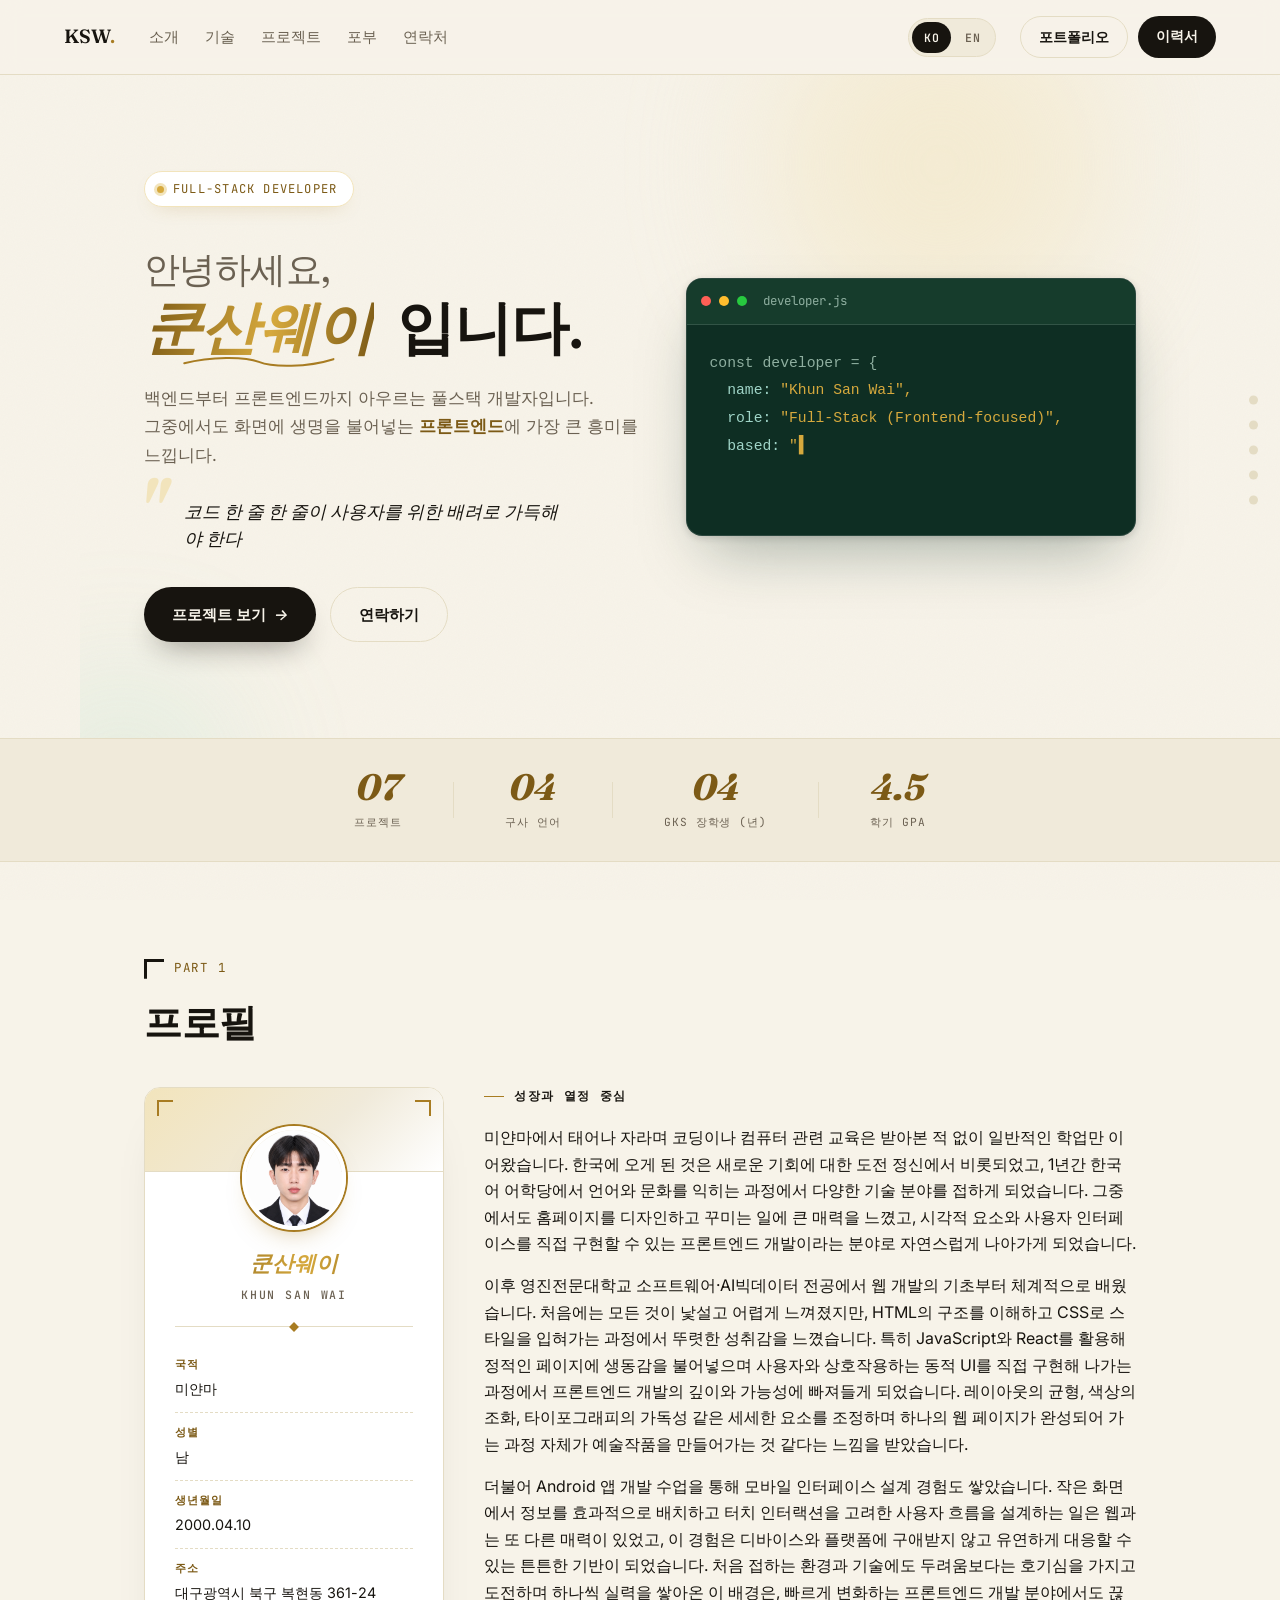
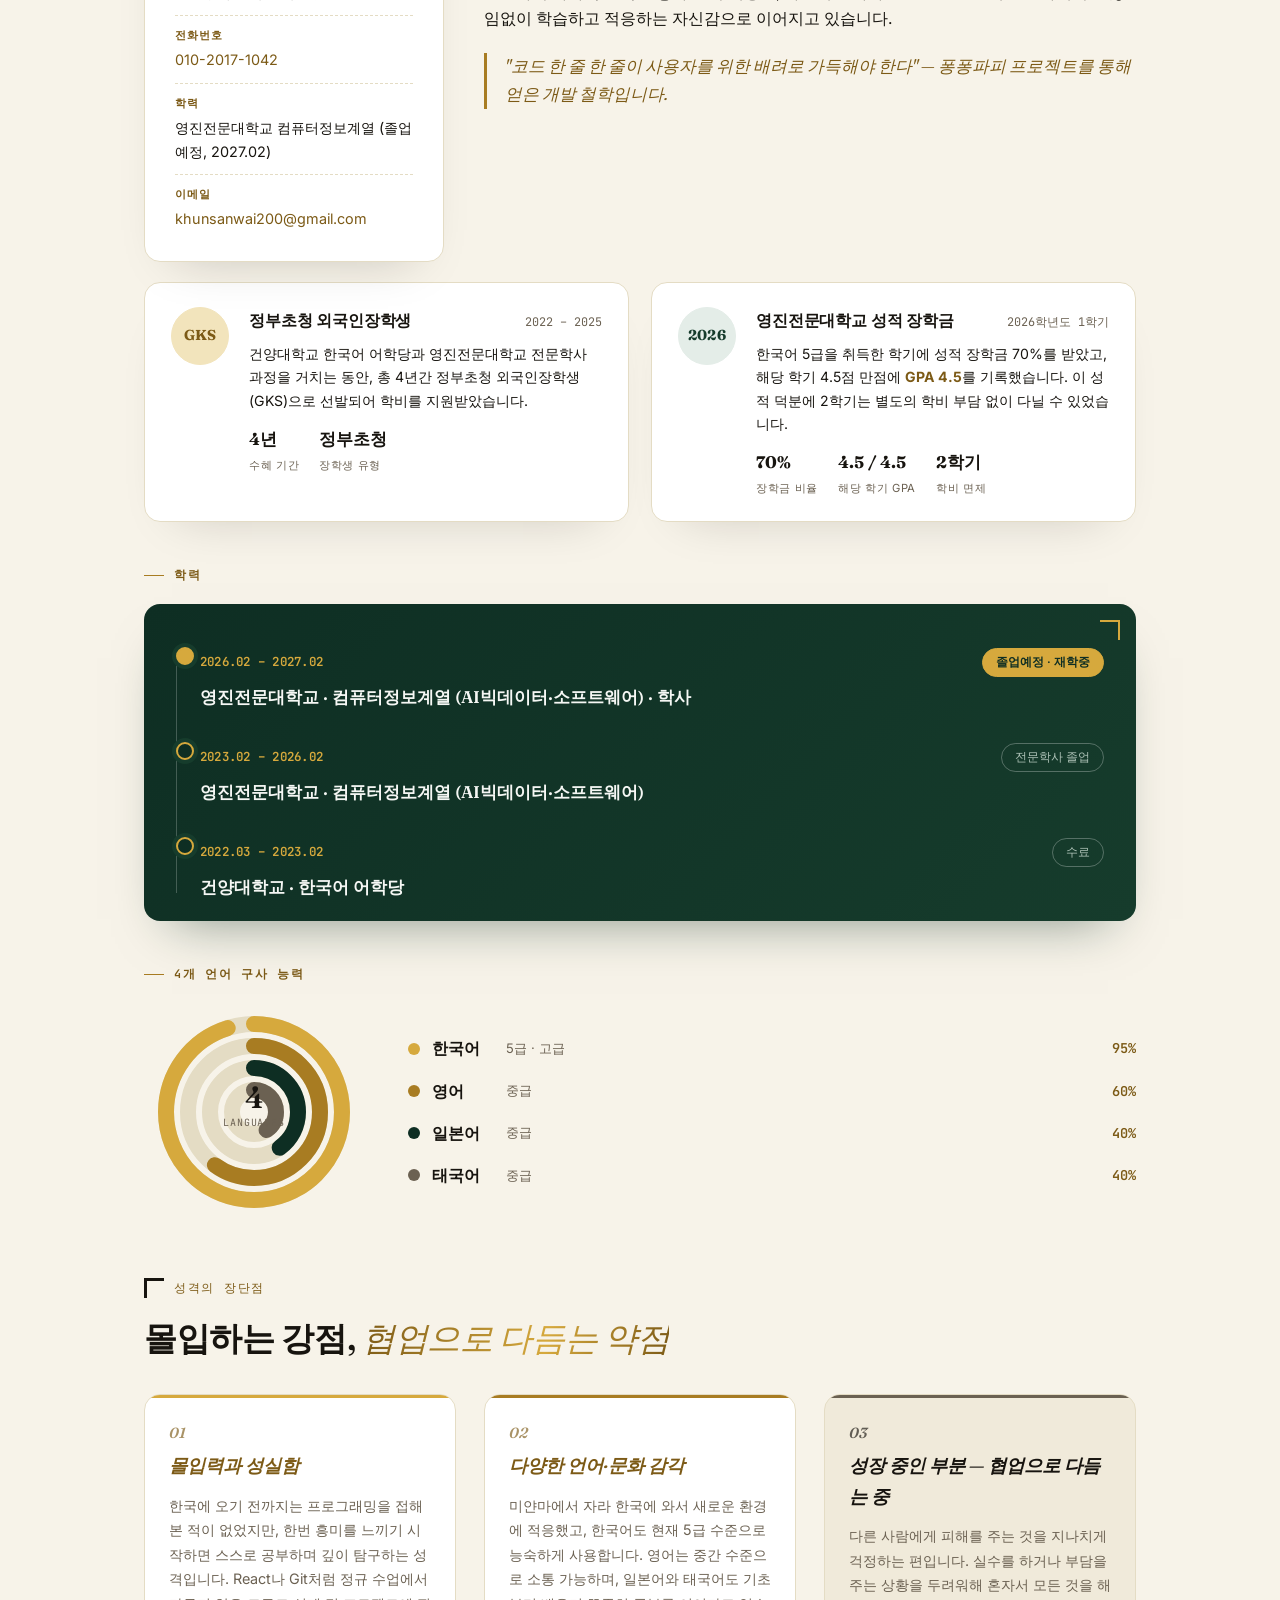
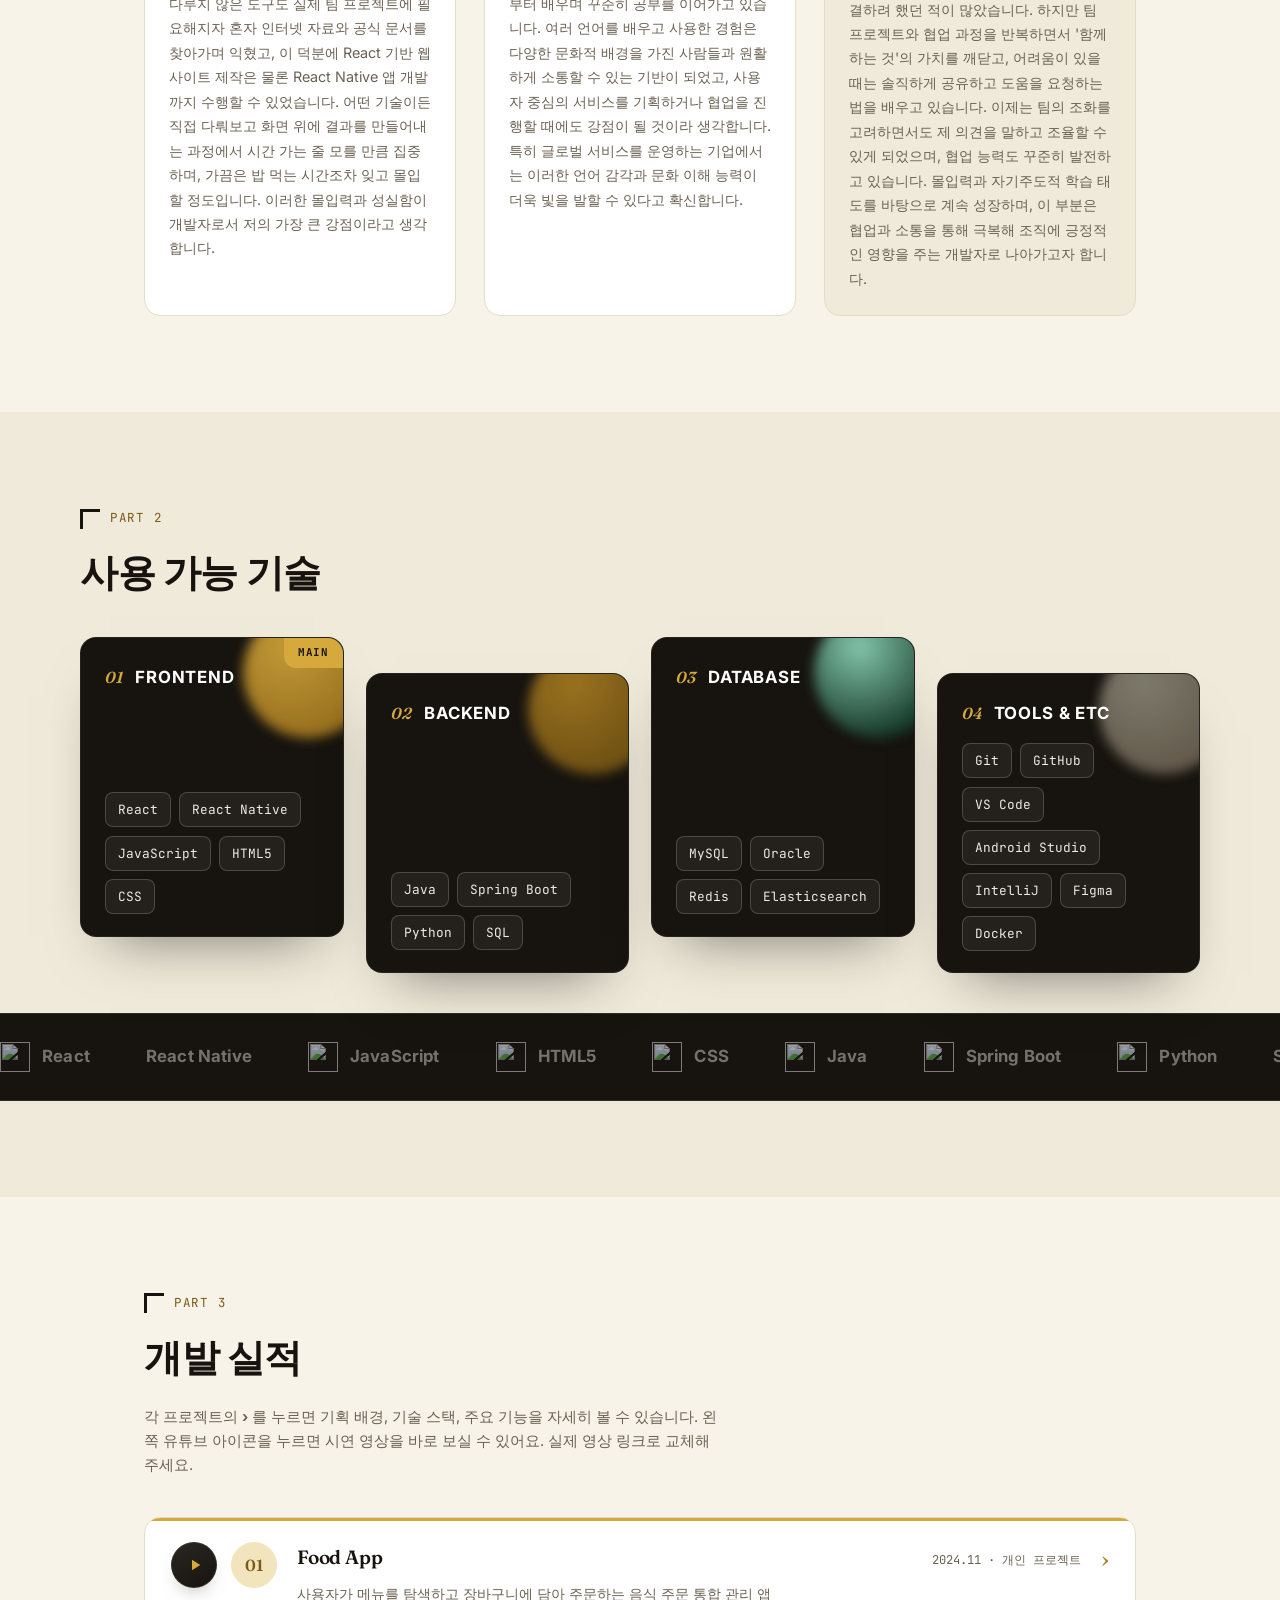
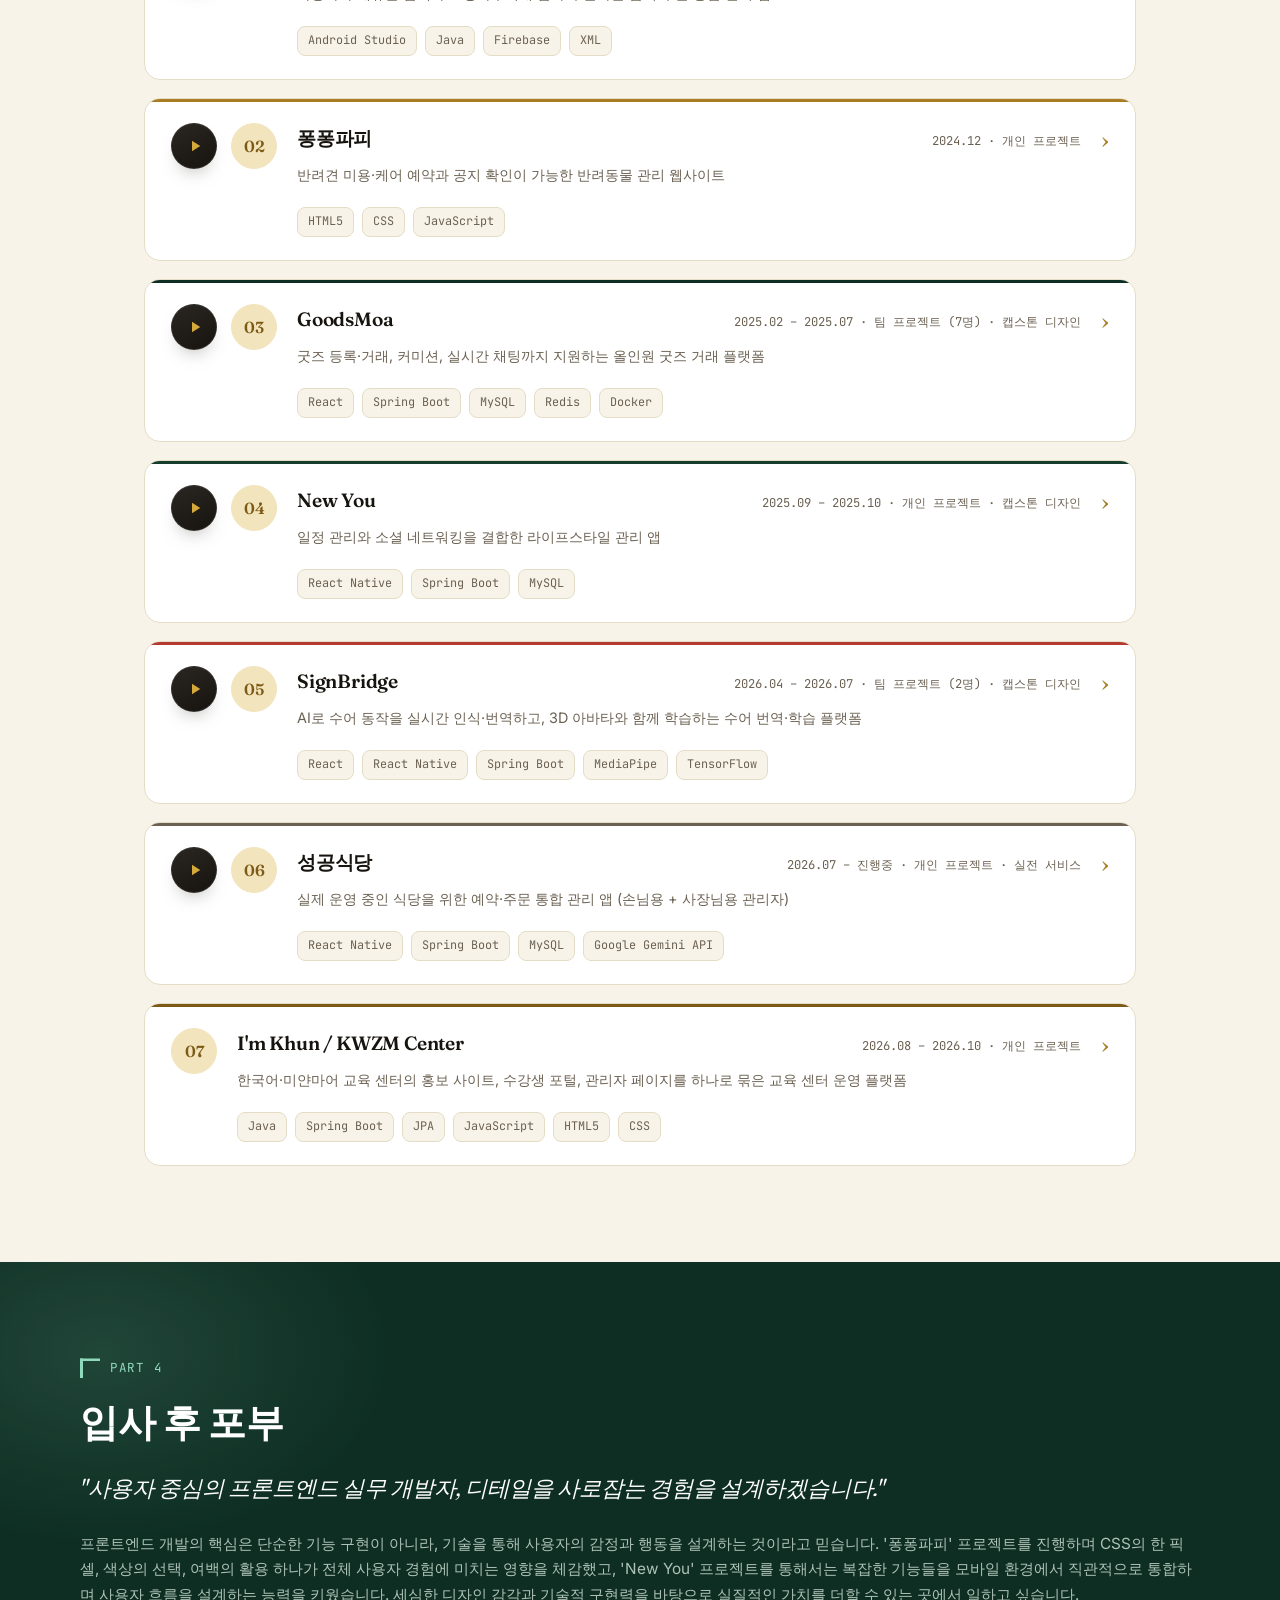
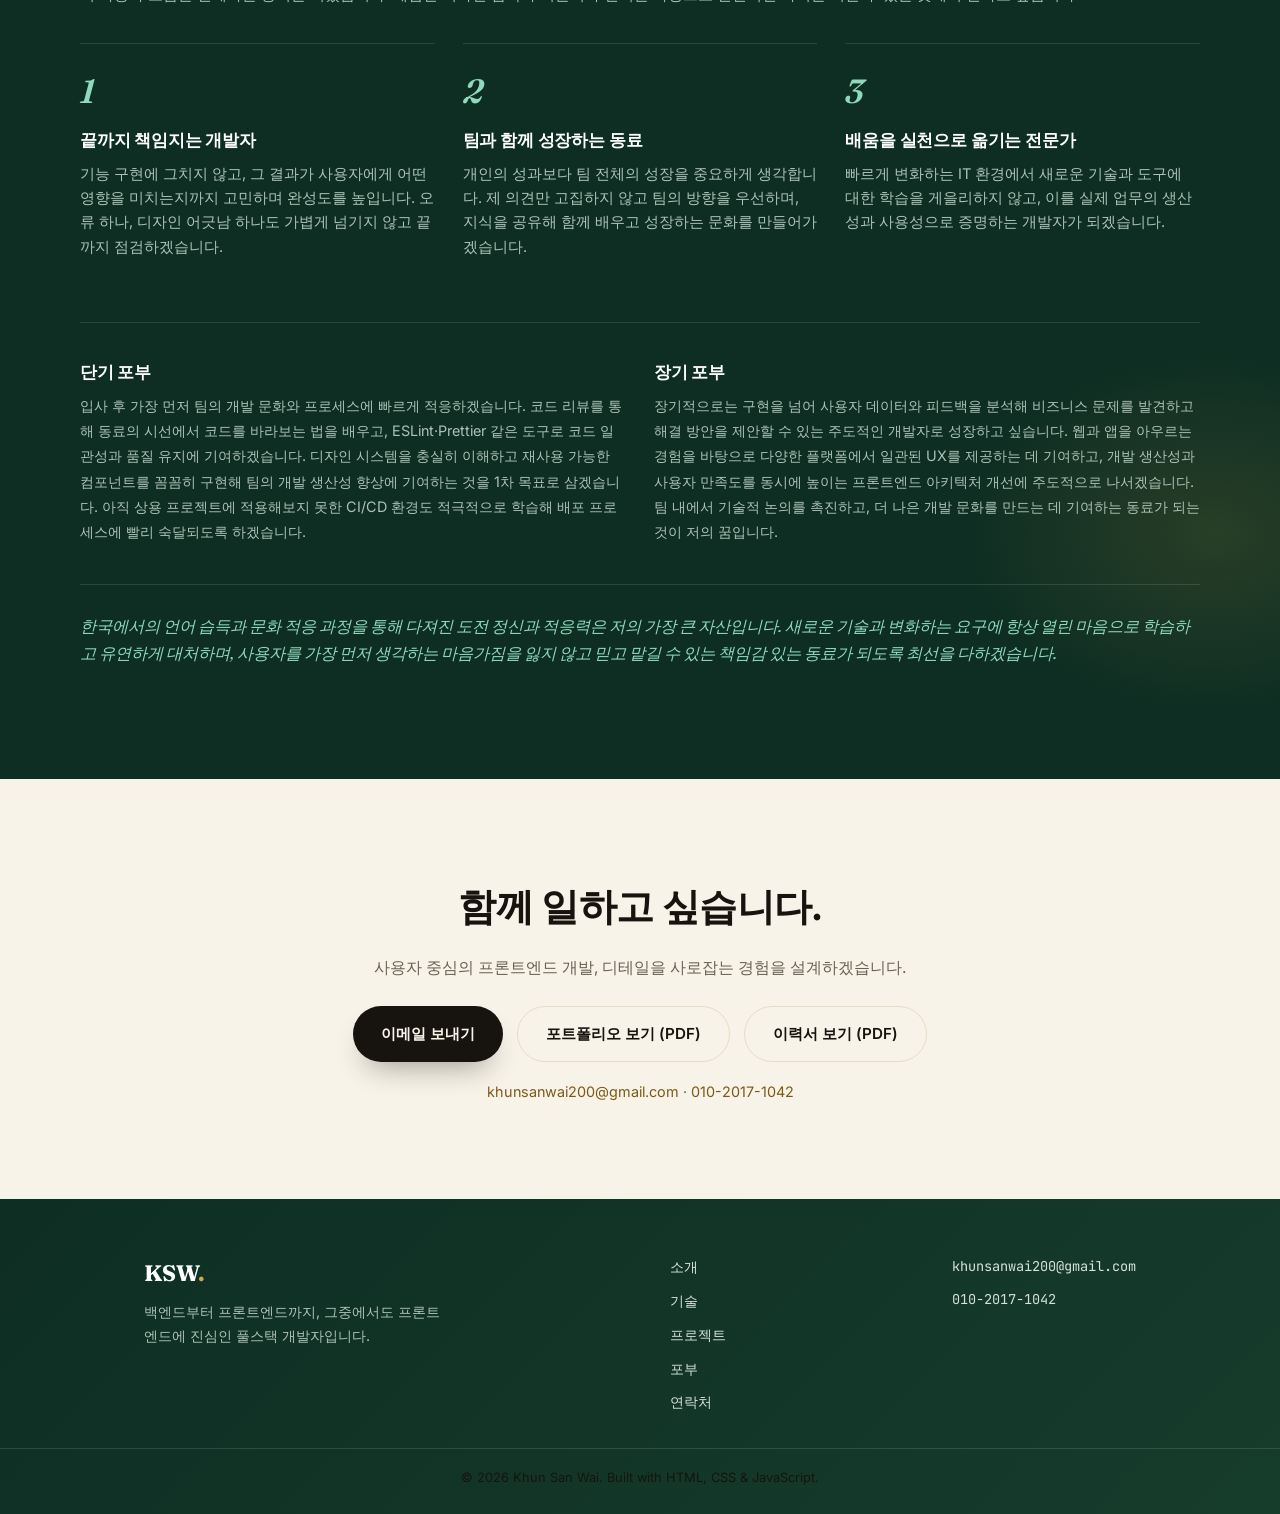
==== commit 85f93d1b: "add 1 project" ====
--- a/index.html
+++ b/index.html
@@ -41,7 +41,7 @@
   </div>
   <div class="nav__downloads">
     <a href="https://drive.google.com/file/d/1RkxG_004zXCR1A7PBx6ZnnCeV8jpIupQ/view?usp=sharing" target="_blank" rel="noopener" class="nav__cta nav__cta--secondary">포트폴리오</a>
-    <a href="https://drive.google.com/file/d/1Z85XKn6IHdZB-t3oZM31EmweRnVyvz6r/view?usp=sharing" target="_blank" rel="noopener" class="nav__cta">이력서</a>
+    <a href="https://drive.google.com/file/d/1cTSasF3ILqGfxFXuauLrAv6VOeMzWsBf/view?usp=sharing" target="_blank" rel="noopener" class="nav__cta">이력서</a>
   </div>
   <button class="nav__burger" id="navBurger" aria-label="메뉴 열기" aria-expanded="false">
     <span></span><span></span><span></span>
@@ -107,7 +107,7 @@
   <section class="stats-strip reveal" aria-label="핵심 지표">
     <div class="stats-strip__inner">
       <div class="stat-block">
-        <span class="stat-block__num">06</span>
+        <span class="stat-block__num">07</span>
         <span class="stat-block__label">프로젝트</span>
       </div>
       <div class="stats-strip__divider" aria-hidden="true"></div>
@@ -865,6 +865,71 @@
         </div>
       </article>
 
+      <!-- 07 I'm Khun / KWZM Center -->
+      <article class="case reveal" data-case="7">
+        <div class="case__head-row">
+          <button class="case__head" aria-expanded="false" aria-controls="case-detail-7">
+            <span class="case__index">07</span>
+            <span class="case__title-group">
+              <span class="case__top-row">
+                <h3>I'm Khun / KWZM Center</h3>
+                <span class="case__period">2026.08 – 2026.10 · 개인 프로젝트</span>
+              </span>
+              <span class="case__summary">한국어·미얀마어 교육 센터의 홍보 사이트, 수강생 포털, 관리자 페이지를 하나로 묶은 교육 센터 운영 플랫폼</span>
+              <div class="chips chips--sm">
+                <span class="chip">Java</span><span class="chip">Spring Boot</span><span class="chip">JPA</span><span class="chip">JavaScript</span><span class="chip">HTML5</span><span class="chip">CSS</span>
+              </div>
+            </span>
+            <span class="case__chevron" aria-hidden="true">›</span>
+          </button>
+        </div>
+        <div class="case__detail" id="case-detail-7">
+          <div class="case__detail-inner">
+            <div class="case__meta-row">
+              <span>개발 기간 · 2026.08 ~ 2026.10</span>
+              <span>개발 인원 · 개인 프로젝트</span>
+              <span>담당 파트 · 풀스택 (기획·백엔드·프론트엔드)</span>
+            </div>
+            <div class="case__block">
+              <h4>기획 배경</h4>
+              <p>교육 센터를 운영하려면 수강 신청, 입금 확인, 출석, 학습 자료 공유, 학생 문의 응대가 모두
+              필요하지만, 보통은 메신저와 엑셀로 따로따로 처리하게 됩니다. 이 흐름을 한 곳에서 처리할 수
+              있도록, 홍보 사이트와 수강생 포털, 관리자 페이지를 하나의 백엔드로 연결한 통합 운영
+              플랫폼을 기획했습니다. 수강생은 신청부터 출석, 자료 열람, 선생님께 질문하기까지 한 계정으로
+              해결하고, 관리자는 입금 확인과 알림 발송을 한 화면에서 처리하는 것을 목표로 했습니다.</p>
+            </div>
+            <div class="case__block">
+              <h4>기술 스택</h4>
+              <ul class="case__stack">
+                <li><b>Backend</b> Java, Spring Boot, JPA</li>
+                <li><b>Frontend</b> HTML5, CSS, JavaScript</li>
+                <li><b>아키텍처</b> Controller · Service · Repository · Domain · DTO 계층형 구조</li>
+                <li><b>인증</b> Spring Security, 쿠키 토큰 방식 병행 (홍보 사이트와 수강생 포털이 같은 회원 정보 사용)</li>
+              </ul>
+            </div>
+            <div class="case__block">
+              <h4>주요 기능</h4>
+              <ul class="case__features">
+                <li>QR코드 출석 — 관리자가 QR을 발급하면 학생이 스캔해 출석, 수업 시작 10분 전~1시간 후에만 서버에서 허용</li>
+                <li>결제 안내 &amp; 영수증 — 입금 전·확인 요청 중·결제 완료를 색으로 구분하고, 입금 확인 후 영수증 출력·PDF 저장</li>
+                <li>자동 알림 — 스케줄러로 수업 알림과 생일 축하를 매일 발송, 같은 해 중복 발송 방지</li>
+                <li>선생님-학생 1:1 메시지 — 새 메시지 알림, 안 읽은 메시지 표시, 관리자 화면에서 학생별 대화 목록과 답장</li>
+                <li>영상 자료 시청 현황 — 학생이 영상을 열면 기록하고, 관리자가 자료별 시청 인원과 학생 목록 확인</li>
+              </ul>
+            </div>
+            <div class="case__block">
+              <h4>문제 해결 경험</h4>
+              <p>출석 QR이 비어 보이는 문제를 직접 발견해 원인을 추적했고, 외부 사이트에서 불러오던 QR
+              라이브러리 주소가 잘못되어 있다는 것을 확인해 라이브러리를 프로젝트 안에 포함하는 방식으로
+              바꿔 해결했습니다. 또한 서로 다른 로그인 방식을 쓰는 두 화면이 같은 회원 정보를 공유하도록
+              연결하고, 생일 알림이 같은 해에 중복 발송되지 않도록 발송 연도를 기록하는 등 실제 운영
+              상황에서 생길 수 있는 문제를 미리 상정해 설계했습니다. 이 과정에서 화면 하나를 추가하려면
+              엔티티·DTO·API·관리자 화면·알림까지 함께 설계해야 한다는 풀스택 개발의 감각을 익혔습니다.</p>
+            </div>
+          </div>
+        </div>
+      </article>
+
     </div>
   </section>
 
--- a/style.css
+++ b/style.css
@@ -684,6 +684,7 @@
 .case[data-case="4"]::before{ background: var(--forest-2); }
 .case[data-case="5"]::before{ background: #B23A2E; }
 .case[data-case="6"]::before{ background: var(--ink-soft); }
+.case[data-case="7"]::before{ background: var(--gold-ink); }
 
 .case__head-row{
   display: flex;
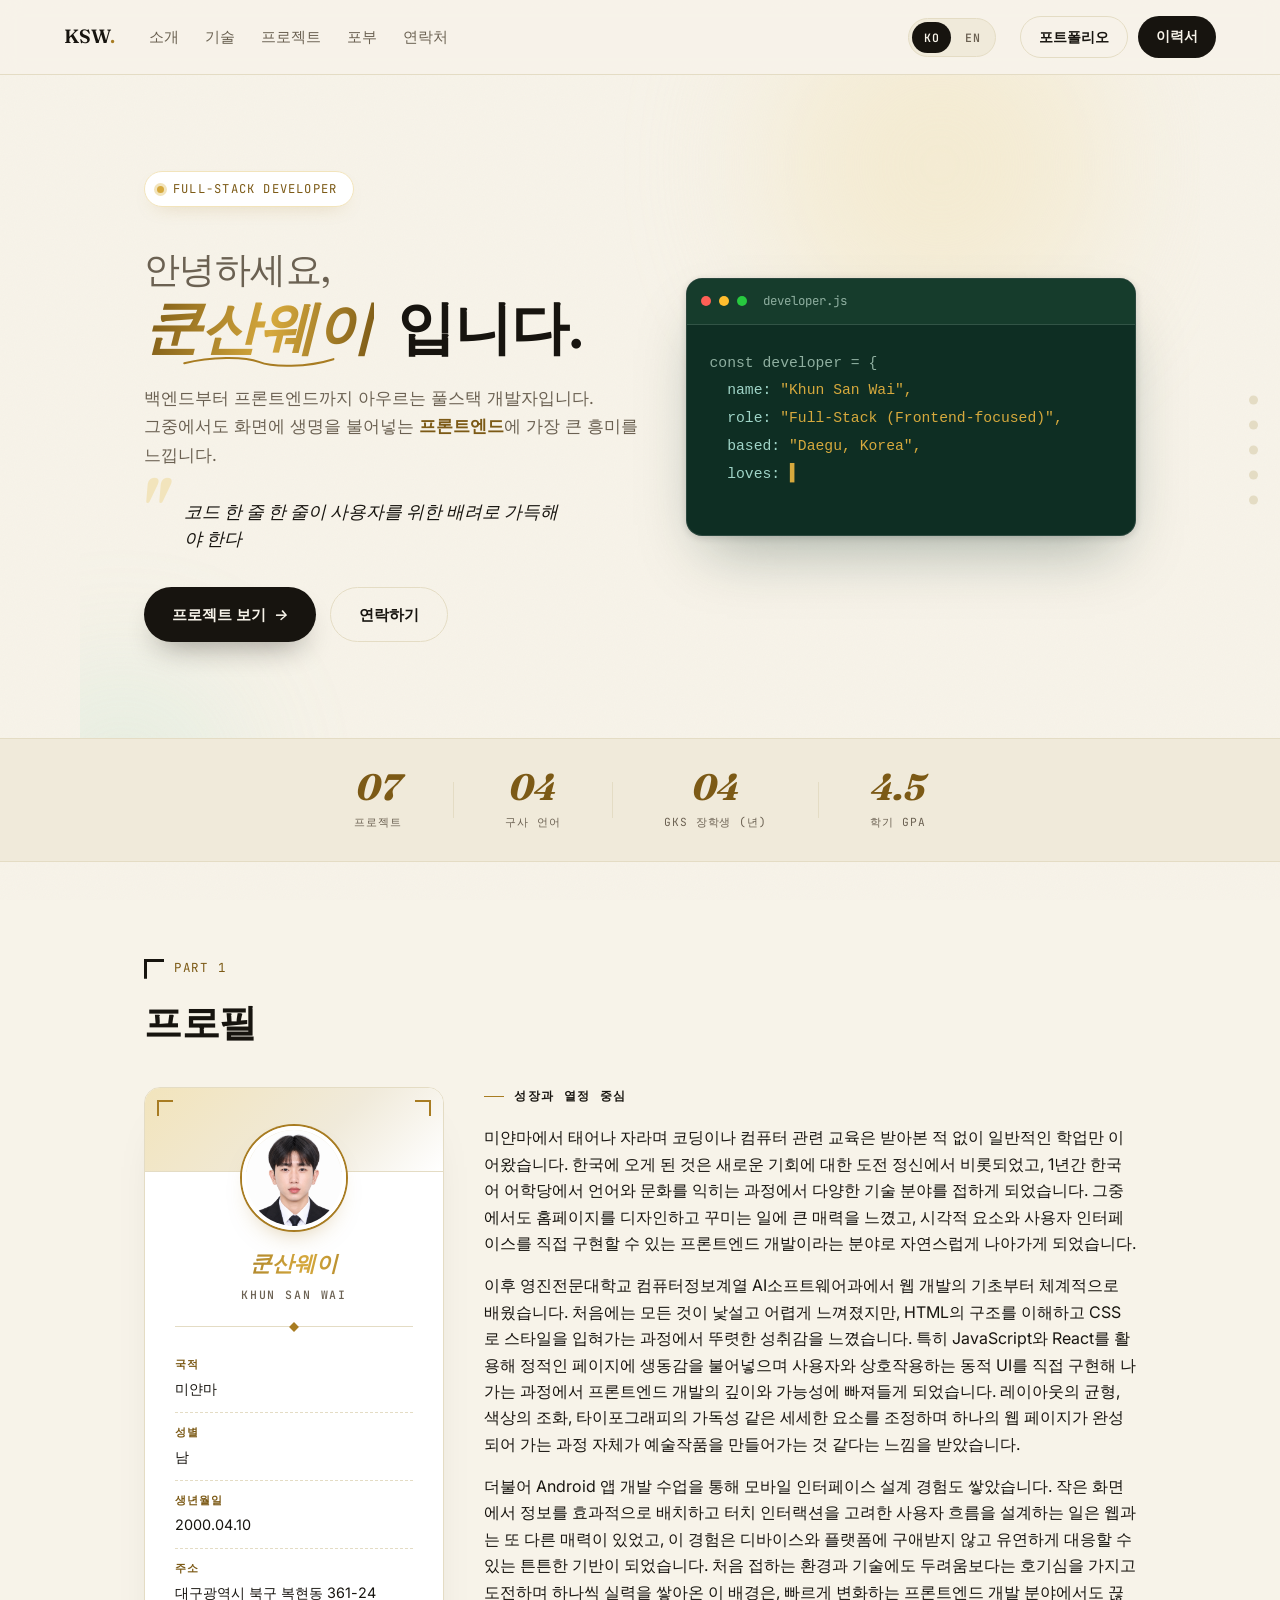
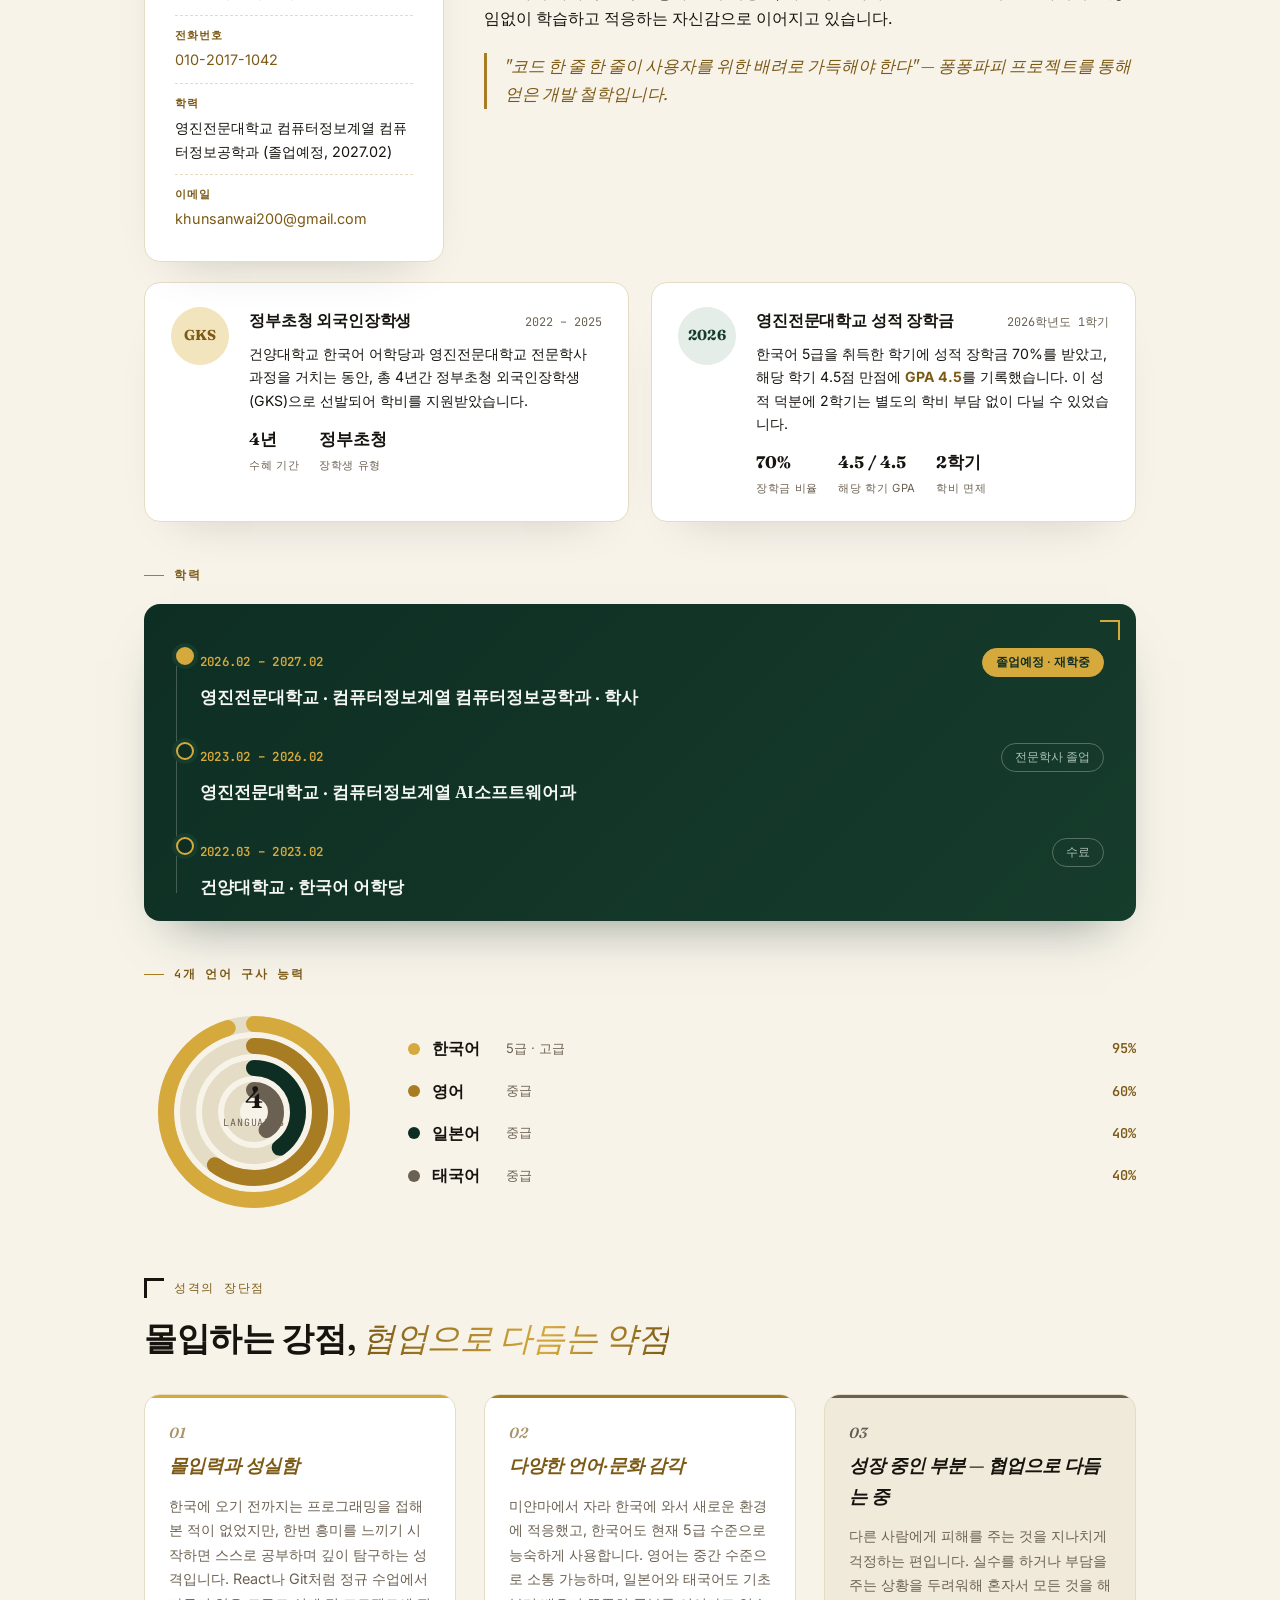
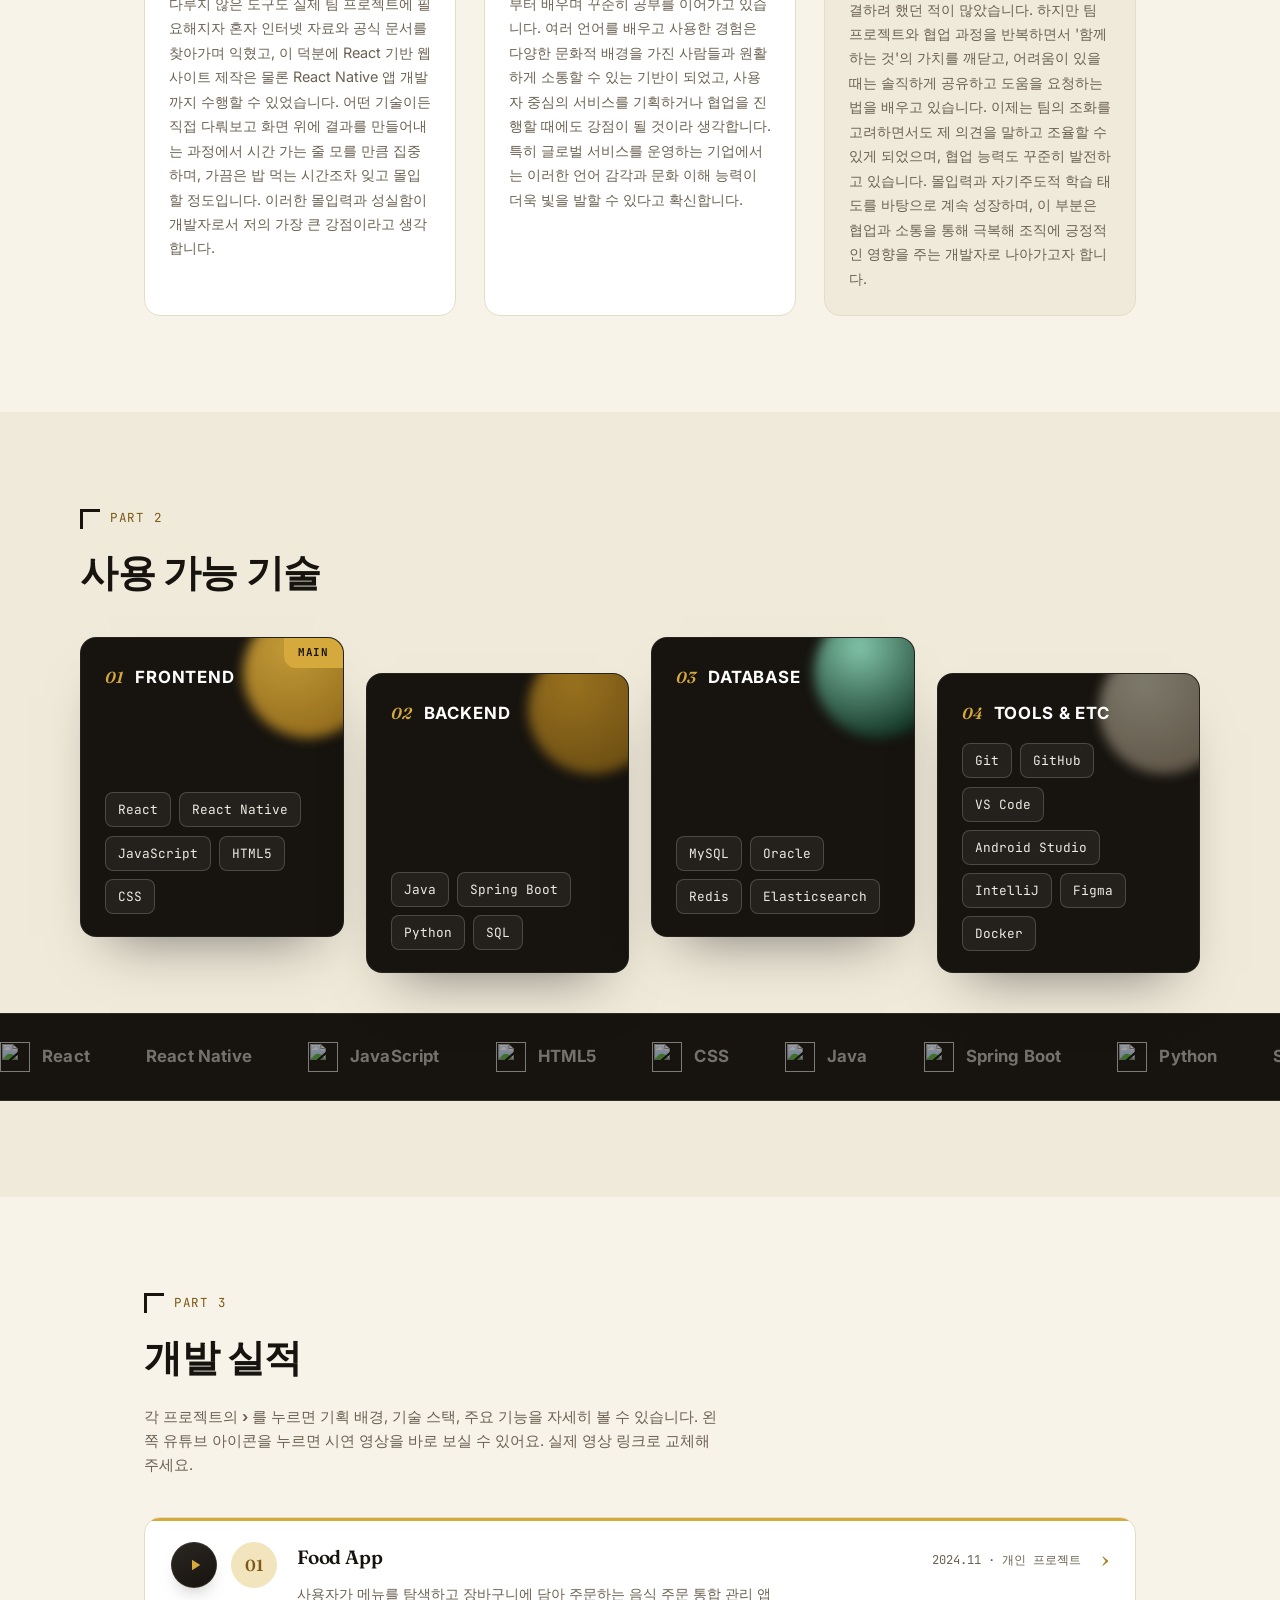
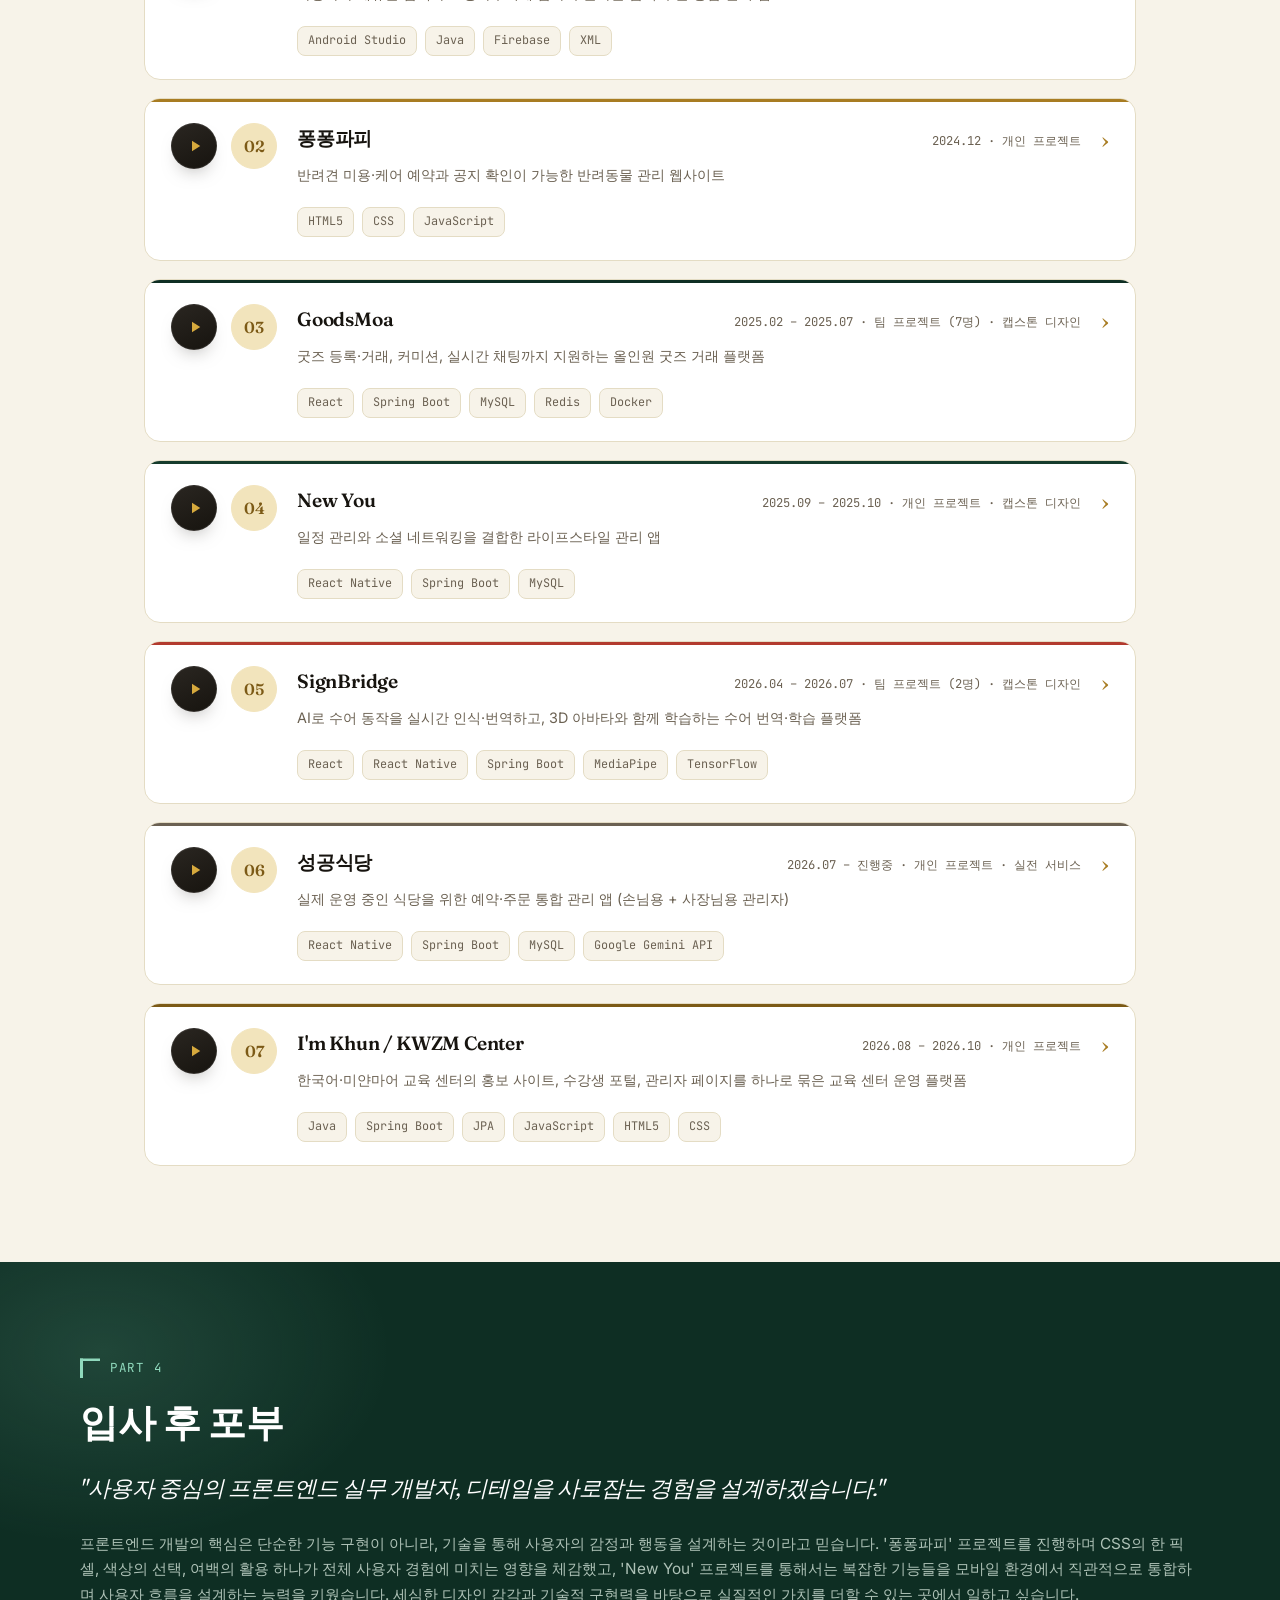
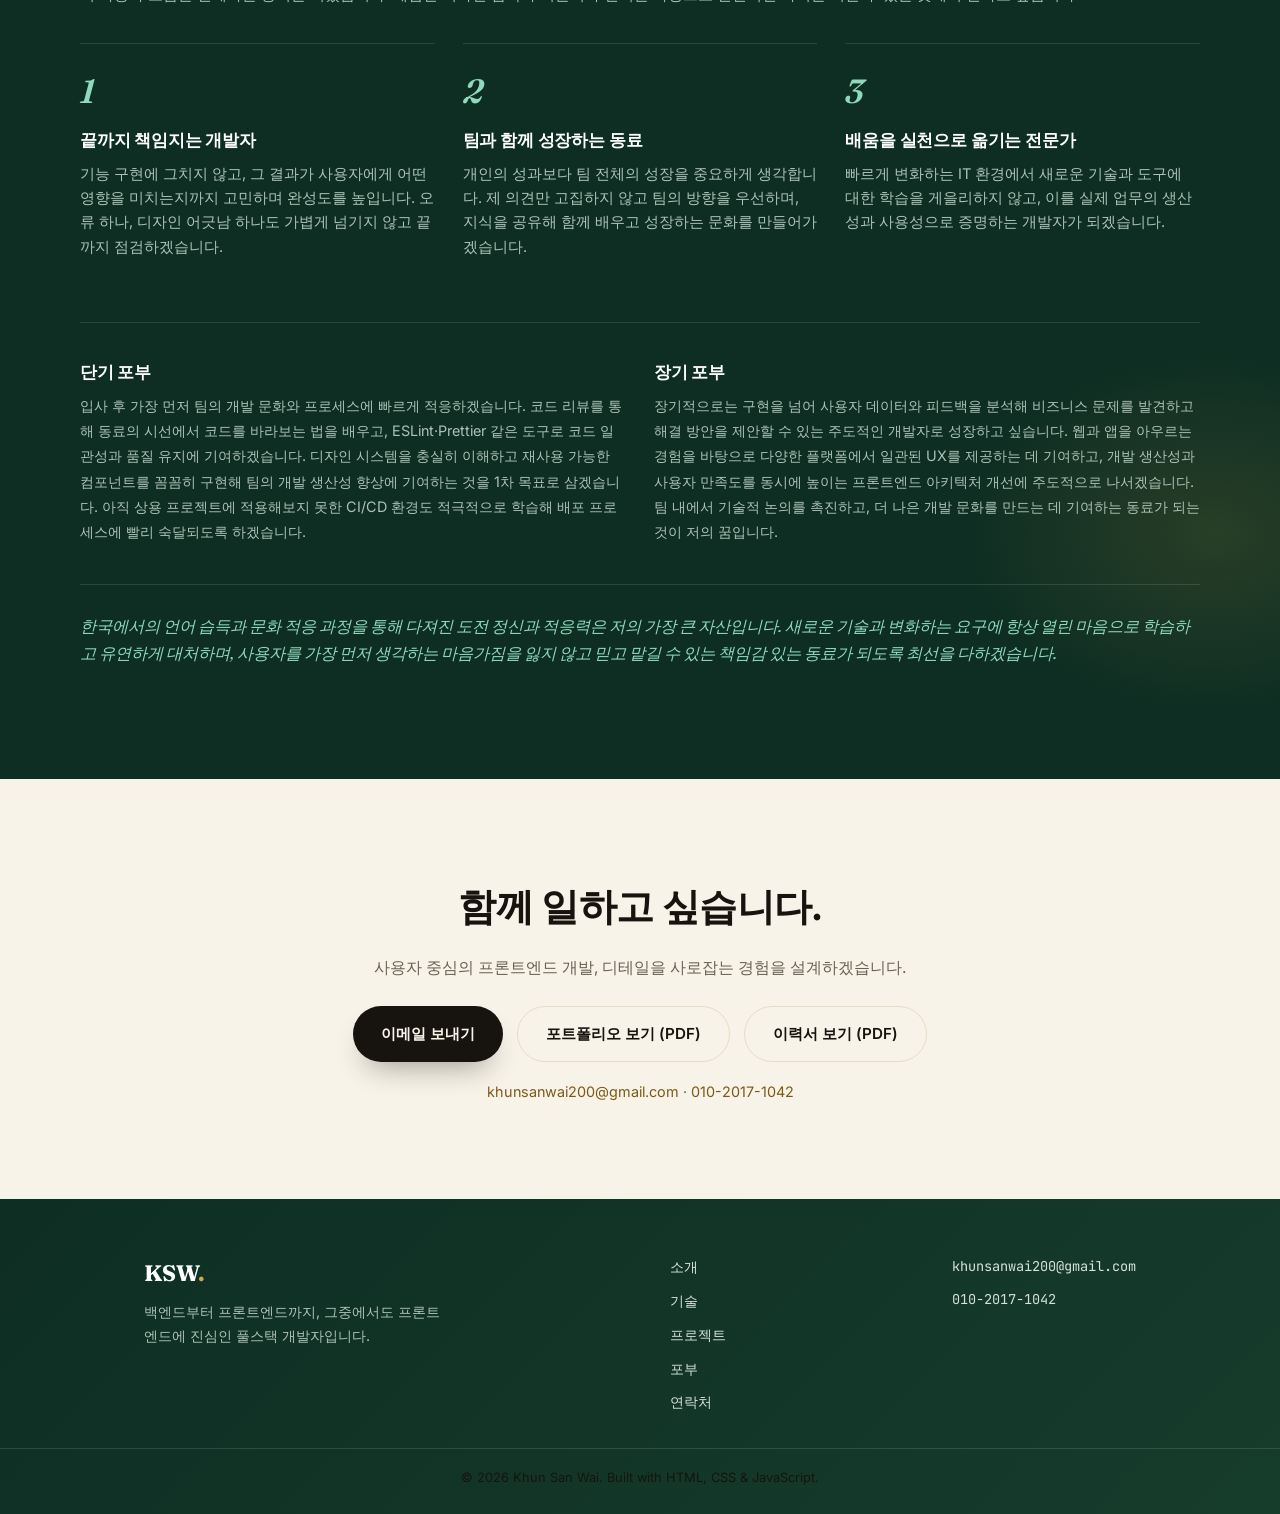
==== commit 9bfe31a0: "edit code" ====
--- a/index.html
+++ b/index.html
@@ -153,7 +153,7 @@
             <li><span>생년월일</span>2000.04.10</li>
             <li><span>주소</span>대구광역시 북구 복현동 361-24</li>
             <li><span>전화번호</span><a href="tel:010-2017-1042">010-2017-1042</a></li>
-            <li><span>학력</span>영진전문대학교 컴퓨터정보계열 (졸업예정, 2027.02)</li>
+            <li><span>학력</span>영진전문대학교 컴퓨터정보계열 컴퓨터정보공학과 (졸업예정, 2027.02)</li>
             <li><span>이메일</span><a href="mailto:khunsanwai200@gmail.com">khunsanwai200@gmail.com</a></li>
           </ul>
         </div>
@@ -169,7 +169,7 @@
           개발이라는 분야로 자연스럽게 나아가게 되었습니다.
         </p>
         <p>
-          이후 영진전문대학교 소프트웨어·AI빅데이터 전공에서 웹 개발의 기초부터 체계적으로 배웠습니다.
+          이후 영진전문대학교 컴퓨터정보계열 AI소프트웨어과에서 웹 개발의 기초부터 체계적으로 배웠습니다.
           처음에는 모든 것이 낯설고 어렵게 느껴졌지만, HTML의 구조를 이해하고 CSS로 스타일을 입혀가는
           과정에서 뚜렷한 성취감을 느꼈습니다. 특히 JavaScript와 React를 활용해 정적인 페이지에 생동감을
           불어넣으며 사용자와 상호작용하는 동적 UI를 직접 구현해 나가는 과정에서 프론트엔드 개발의 깊이와
@@ -235,12 +235,12 @@
     <div class="edu reveal">
       <div class="edu__row">
         <span class="edu__period">2026.02 – 2027.02</span>
-        <span class="edu__name">영진전문대학교 · 컴퓨터정보계열 (AI빅데이터·소프트웨어) · 학사</span>
+        <span class="edu__name">영진전문대학교 · 컴퓨터정보계열 컴퓨터정보공학과 · 학사</span>
         <span class="edu__tag edu__tag--now">졸업예정 · 재학중</span>
       </div>
       <div class="edu__row">
         <span class="edu__period">2023.02 – 2026.02</span>
-        <span class="edu__name">영진전문대학교 · 컴퓨터정보계열 (AI빅데이터·소프트웨어)</span>
+        <span class="edu__name">영진전문대학교 · 컴퓨터정보계열 AI소프트웨어과</span>
         <span class="edu__tag">전문학사 졸업</span>
       </div>
       <div class="edu__row">
@@ -868,6 +868,9 @@
       <!-- 07 I'm Khun / KWZM Center -->
       <article class="case reveal" data-case="7">
         <div class="case__head-row">
+          <a class="case__yt" href="https://youtu.be/miok0DNOQZI?si=Sc-oaa-TAsylc3ym" target="_blank" rel="noopener" aria-label="I'm Khun / KWZM Center 시연 영상 보기">
+            <svg viewBox="0 0 24 24" aria-hidden="true"><path d="M8 5v14l11-7z"/></svg>
+          </a>
           <button class="case__head" aria-expanded="false" aria-controls="case-detail-7">
             <span class="case__index">07</span>
             <span class="case__title-group">
@@ -926,6 +929,12 @@
               상황에서 생길 수 있는 문제를 미리 상정해 설계했습니다. 이 과정에서 화면 하나를 추가하려면
               엔티티·DTO·API·관리자 화면·알림까지 함께 설계해야 한다는 풀스택 개발의 감각을 익혔습니다.</p>
             </div>
+            <div class="case__links">
+              <a href="https://youtu.be/miok0DNOQZI?si=Sc-oaa-TAsylc3ym" target="_blank" rel="noopener" class="case__link case__link--video">
+                <svg viewBox="0 0 24 24" aria-hidden="true"><path d="M8 5v14l11-7z"/></svg>
+                시연 영상 보기 ↗
+              </a>
+            </div>
           </div>
         </div>
       </article>
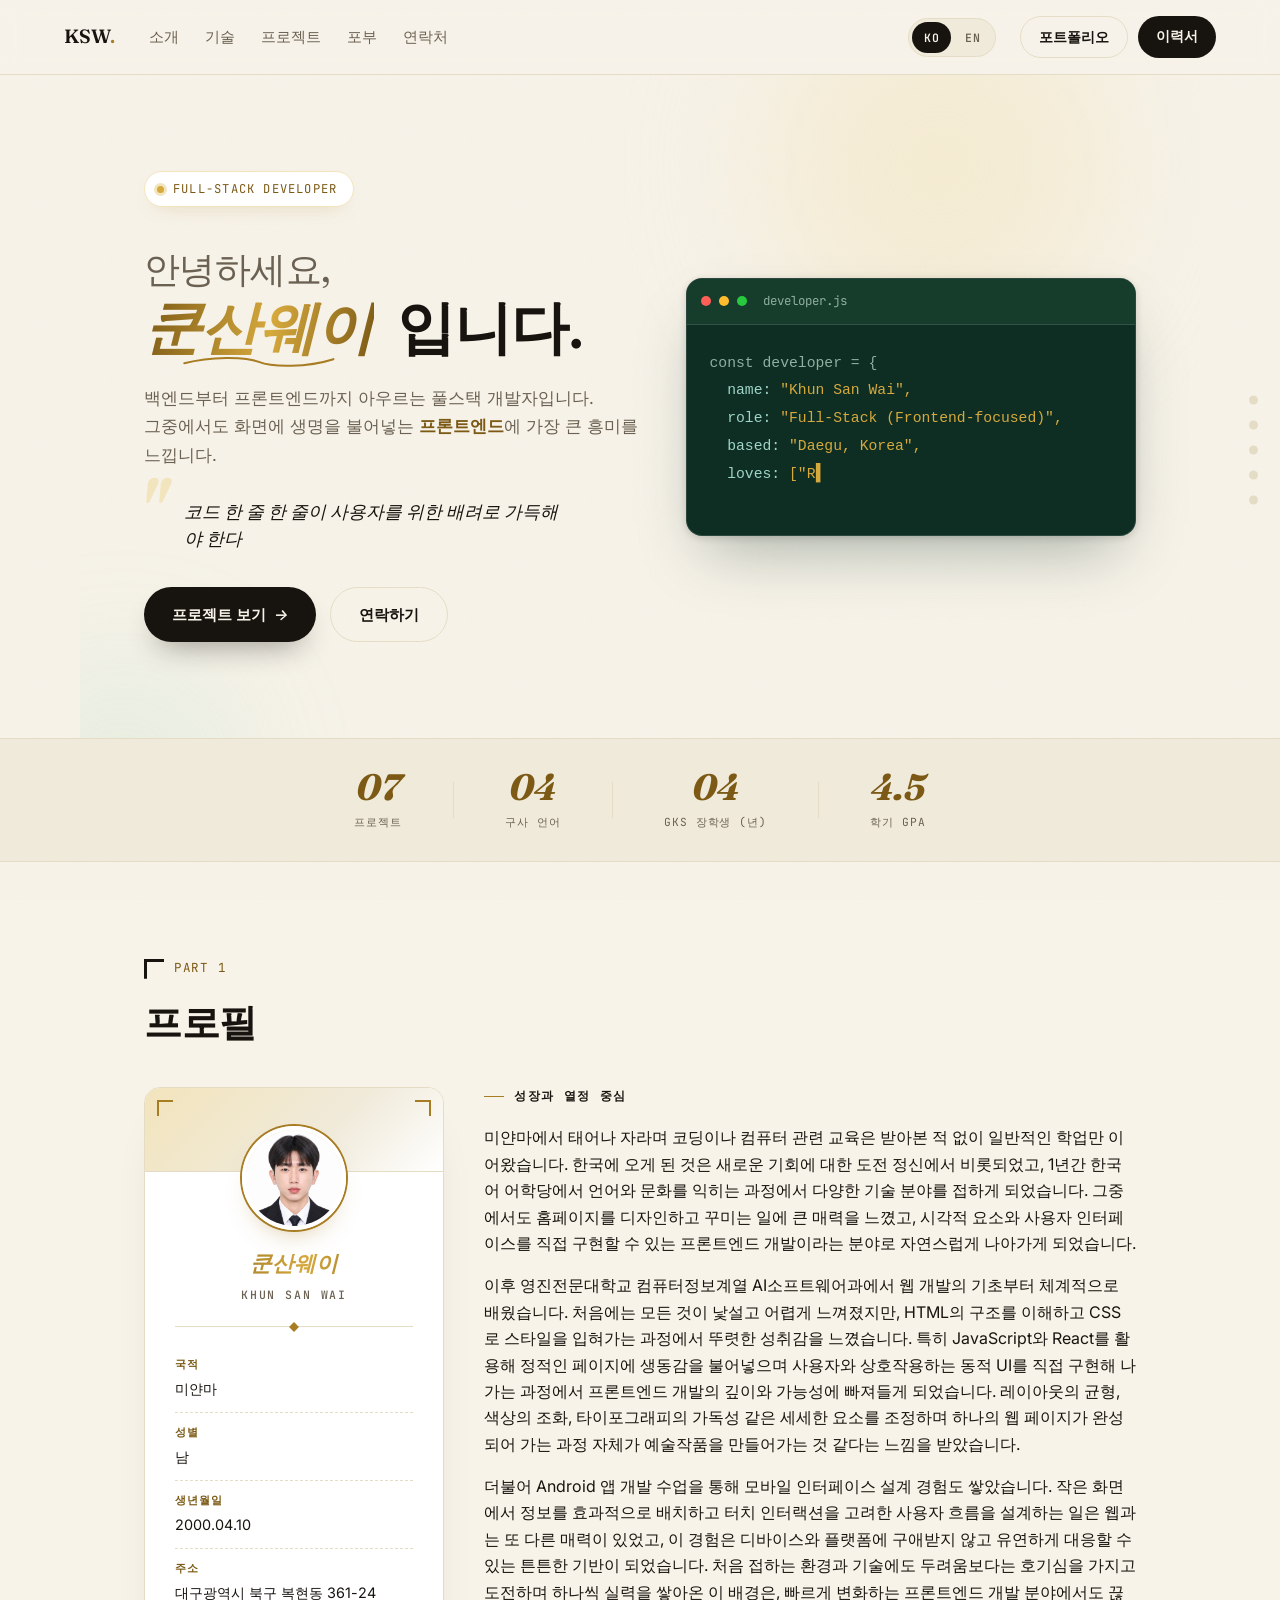
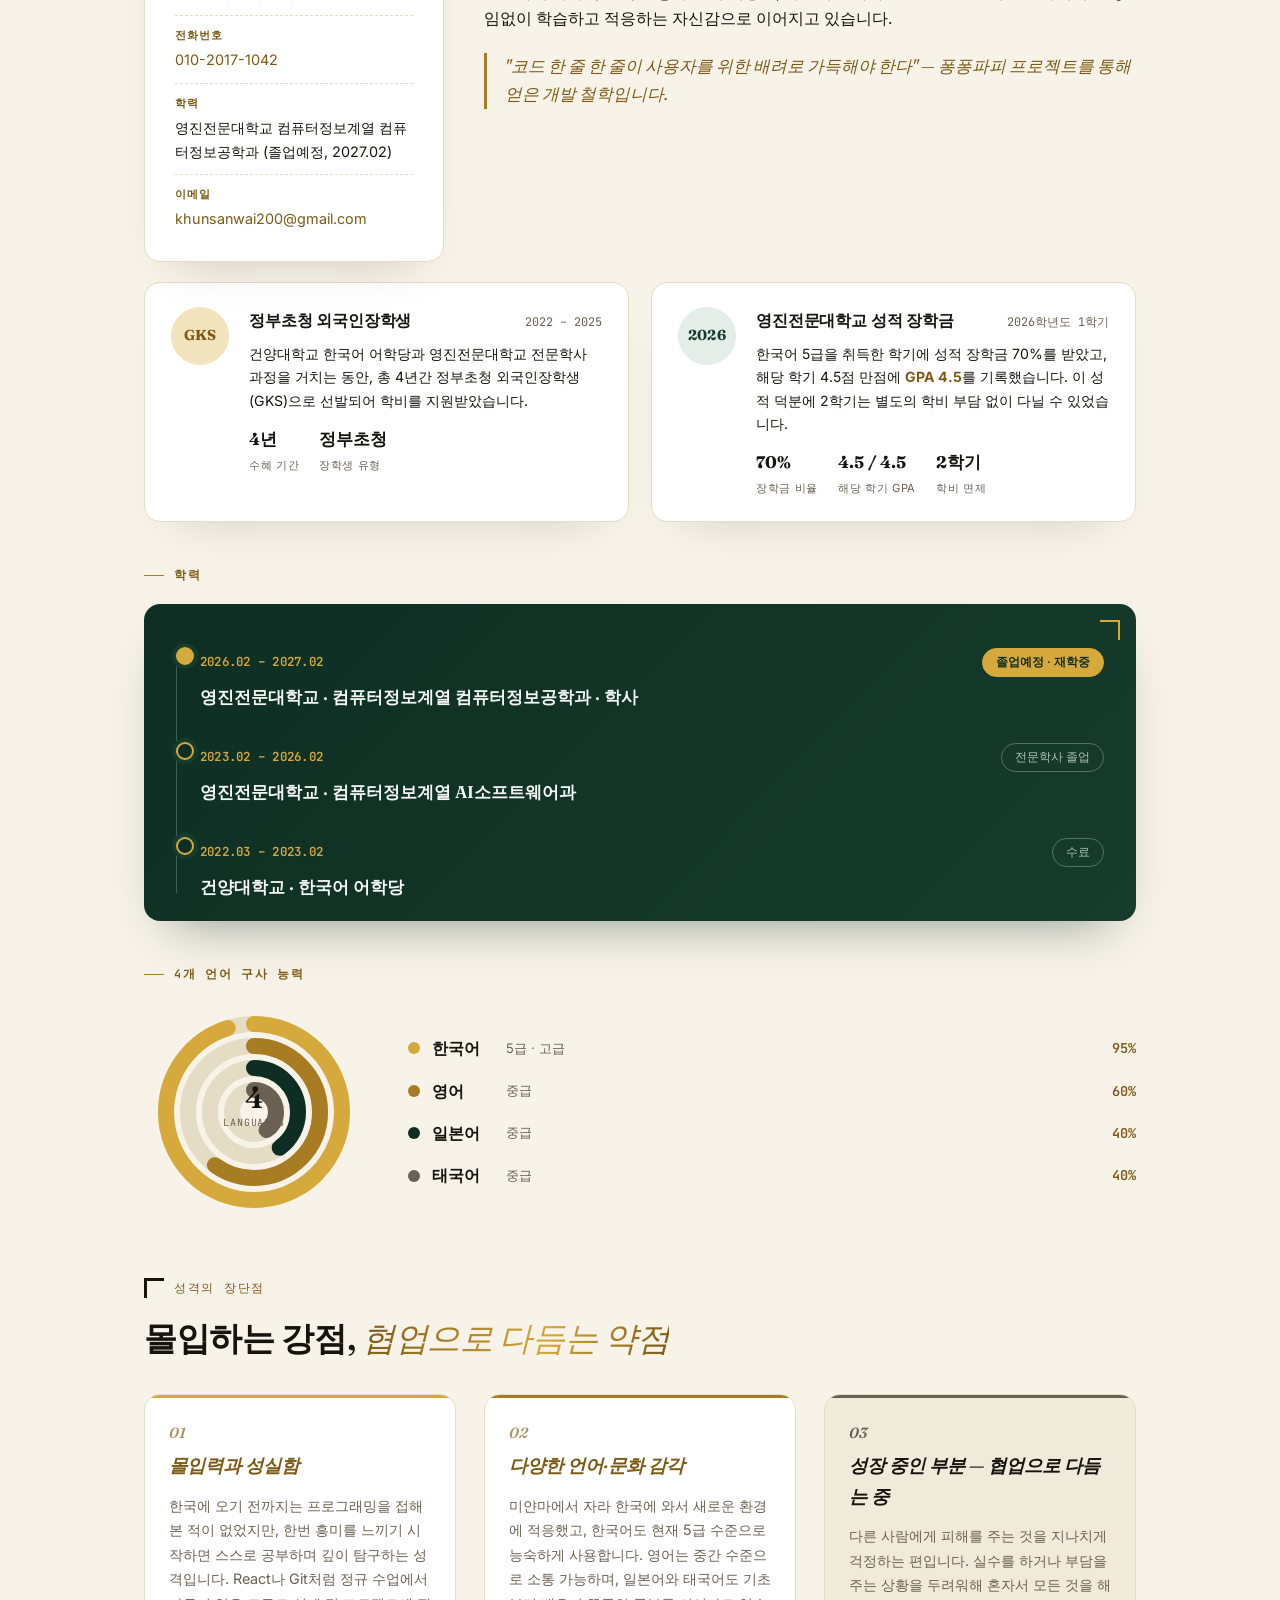
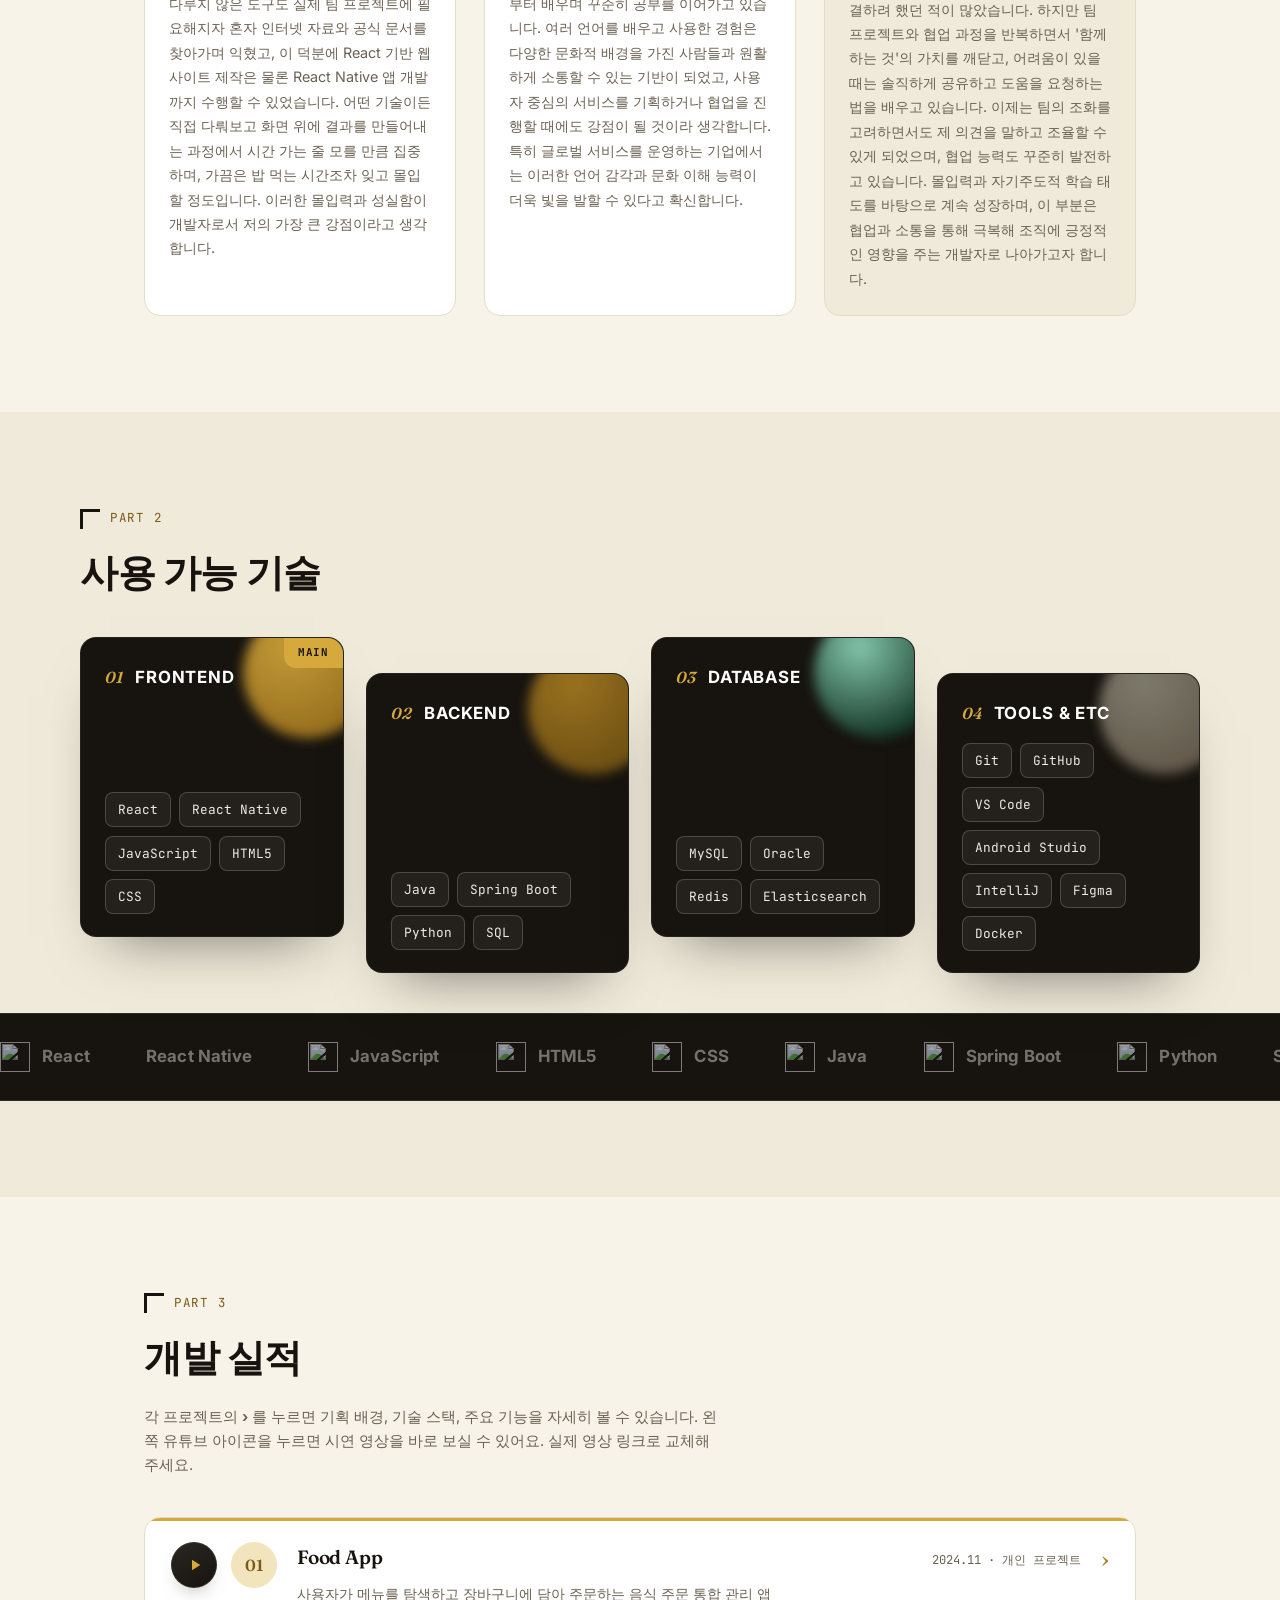
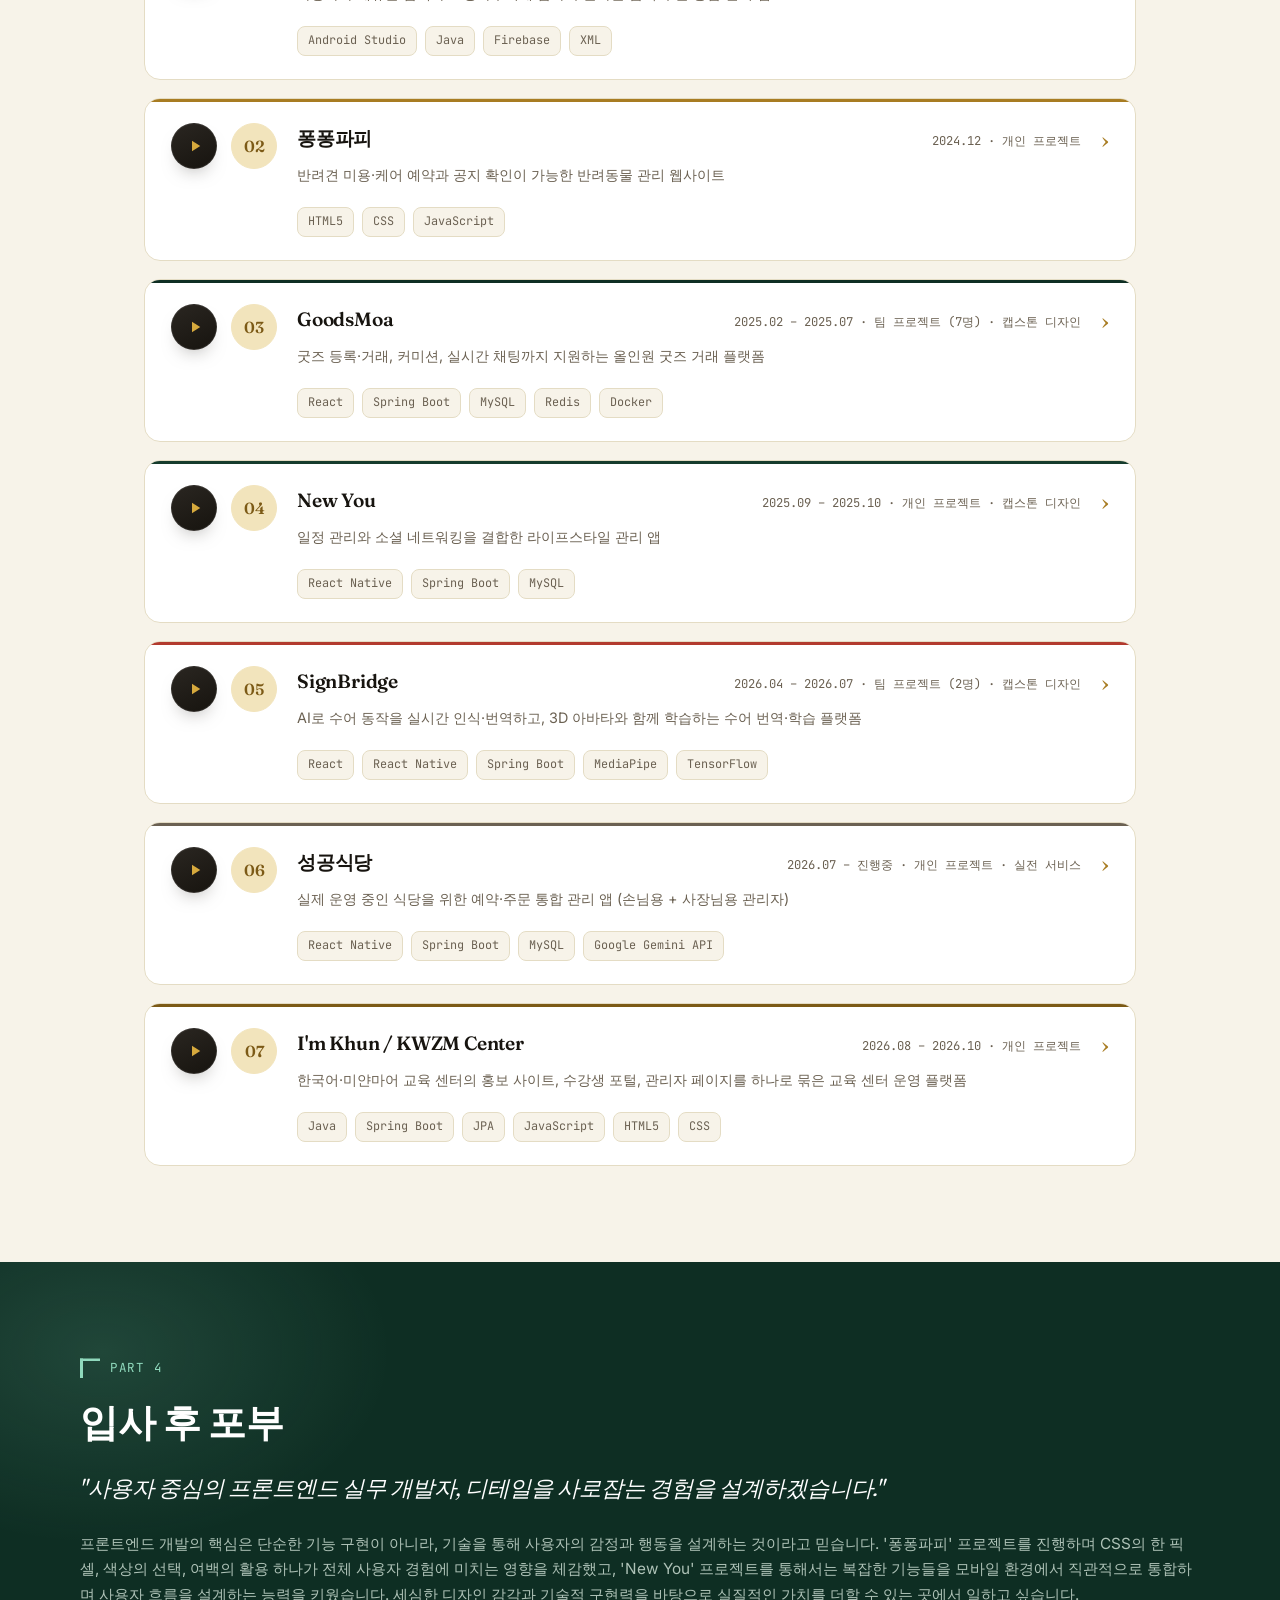
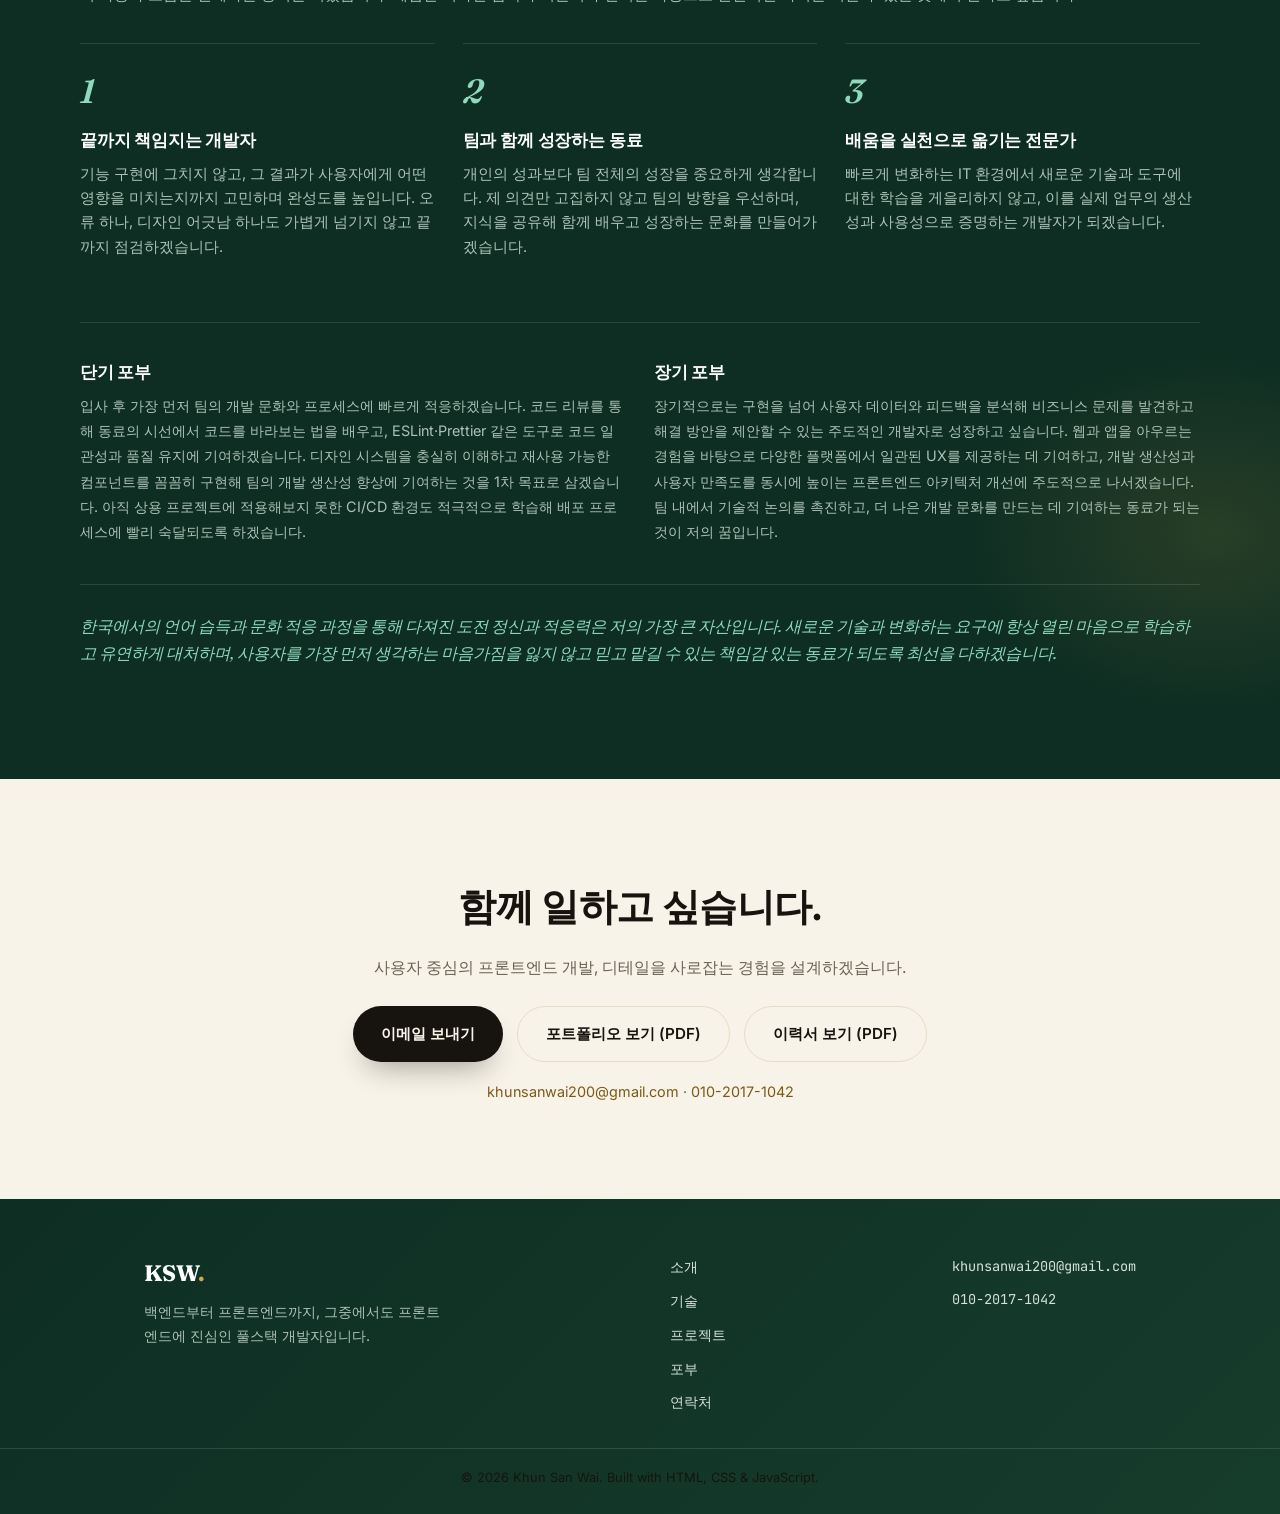
==== commit bad8767c: "add edit codes" ====
--- a/index.html
+++ b/index.html
@@ -40,8 +40,8 @@
     <a href="en.html" class="lang-switch__opt">EN</a>
   </div>
   <div class="nav__downloads">
-    <a href="https://drive.google.com/file/d/1RkxG_004zXCR1A7PBx6ZnnCeV8jpIupQ/view?usp=sharing" target="_blank" rel="noopener" class="nav__cta nav__cta--secondary">포트폴리오</a>
-    <a href="https://drive.google.com/file/d/1cTSasF3ILqGfxFXuauLrAv6VOeMzWsBf/view?usp=sharing" target="_blank" rel="noopener" class="nav__cta">이력서</a>
+    <a href="https://drive.google.com/file/d/1AdeTzkW2QejOJcT9q7C6H-MtuP8lKosy/view?usp=sharing" target="_blank" rel="noopener" class="nav__cta nav__cta--secondary">포트폴리오</a>
+    <a href="https://drive.google.com/file/d/1AkX27PA3JZlkvIjHohgtLmXlTEWvf1Vx/view?usp=sharing" target="_blank" rel="noopener" class="nav__cta">이력서</a>
   </div>
   <button class="nav__burger" id="navBurger" aria-label="메뉴 열기" aria-expanded="false">
     <span></span><span></span><span></span>
@@ -54,8 +54,8 @@
   <a href="#projects">프로젝트</a>
   <a href="#aspiration">포부</a>
   <a href="#contact">연락처</a>
-  <a href="https://drive.google.com/file/d/1RkxG_004zXCR1A7PBx6ZnnCeV8jpIupQ/view?usp=sharing" target="_blank" rel="noopener" class="mobile-menu__cta">포트폴리오 보기</a>
-  <a href="https://drive.google.com/file/d/1cTSasF3ILqGfxFXuauLrAv6VOeMzWsBf/view?usp=sharing" target="_blank" rel="noopener" class="mobile-menu__cta">이력서 보기</a>
+  <a href="https://drive.google.com/file/d/1AdeTzkW2QejOJcT9q7C6H-MtuP8lKosy/view?usp=sharing" target="_blank" rel="noopener" class="mobile-menu__cta">포트폴리오 보기</a>
+  <a href="https://drive.google.com/file/d/1AkX27PA3JZlkvIjHohgtLmXlTEWvf1Vx/view?usp=sharing" target="_blank" rel="noopener" class="mobile-menu__cta">이력서 보기</a>
 </div>
 
 <nav class="scroll-dots" aria-label="섹션 바로가기">
@@ -868,7 +868,7 @@
       <!-- 07 I'm Khun / KWZM Center -->
       <article class="case reveal" data-case="7">
         <div class="case__head-row">
-          <a class="case__yt" href="https://youtu.be/miok0DNOQZI?si=Sc-oaa-TAsylc3ym" target="_blank" rel="noopener" aria-label="I'm Khun / KWZM Center 시연 영상 보기">
+          <a class="case__yt" href="https://youtu.be/izkacpE2nTo?si=HCTrY1pVpYZUu_fD" target="_blank" rel="noopener" aria-label="I'm Khun / KWZM Center 시연 영상 보기">
             <svg viewBox="0 0 24 24" aria-hidden="true"><path d="M8 5v14l11-7z"/></svg>
           </a>
           <button class="case__head" aria-expanded="false" aria-controls="case-detail-7">
@@ -930,7 +930,7 @@
               엔티티·DTO·API·관리자 화면·알림까지 함께 설계해야 한다는 풀스택 개발의 감각을 익혔습니다.</p>
             </div>
             <div class="case__links">
-              <a href="https://youtu.be/miok0DNOQZI?si=Sc-oaa-TAsylc3ym" target="_blank" rel="noopener" class="case__link case__link--video">
+              <a href="https://youtu.be/izkacpE2nTo?si=HCTrY1pVpYZUu_fD" target="_blank" rel="noopener" class="case__link case__link--video">
                 <svg viewBox="0 0 24 24" aria-hidden="true"><path d="M8 5v14l11-7z"/></svg>
                 시연 영상 보기 ↗
               </a>
@@ -1013,8 +1013,8 @@
       <p>사용자 중심의 프론트엔드 개발, 디테일을 사로잡는 경험을 설계하겠습니다.</p>
       <div class="contact__actions">
         <a href="mailto:khunsanwai200@gmail.com" class="btn btn--primary">이메일 보내기</a>
-        <a href="https://drive.google.com/file/d/1RkxG_004zXCR1A7PBx6ZnnCeV8jpIupQ/view?usp=sharing" target="_blank" rel="noopener" class="btn btn--ghost">포트폴리오 보기 (PDF)</a>
-        <a href="https://drive.google.com/file/d/1cTSasF3ILqGfxFXuauLrAv6VOeMzWsBf/view?usp=sharing" target="_blank" rel="noopener" class="btn btn--ghost">이력서 보기 (PDF)</a>
+        <a href="https://drive.google.com/file/d/1AdeTzkW2QejOJcT9q7C6H-MtuP8lKosy/view?usp=sharing" target="_blank" rel="noopener" class="btn btn--ghost">포트폴리오 보기 (PDF)</a>
+        <a href="https://drive.google.com/file/d/1AkX27PA3JZlkvIjHohgtLmXlTEWvf1Vx/view?usp=sharing" target="_blank" rel="noopener" class="btn btn--ghost">이력서 보기 (PDF)</a>
       </div>
       <div class="contact__links">
         <a href="mailto:khunsanwai200@gmail.com">khunsanwai200@gmail.com</a>
